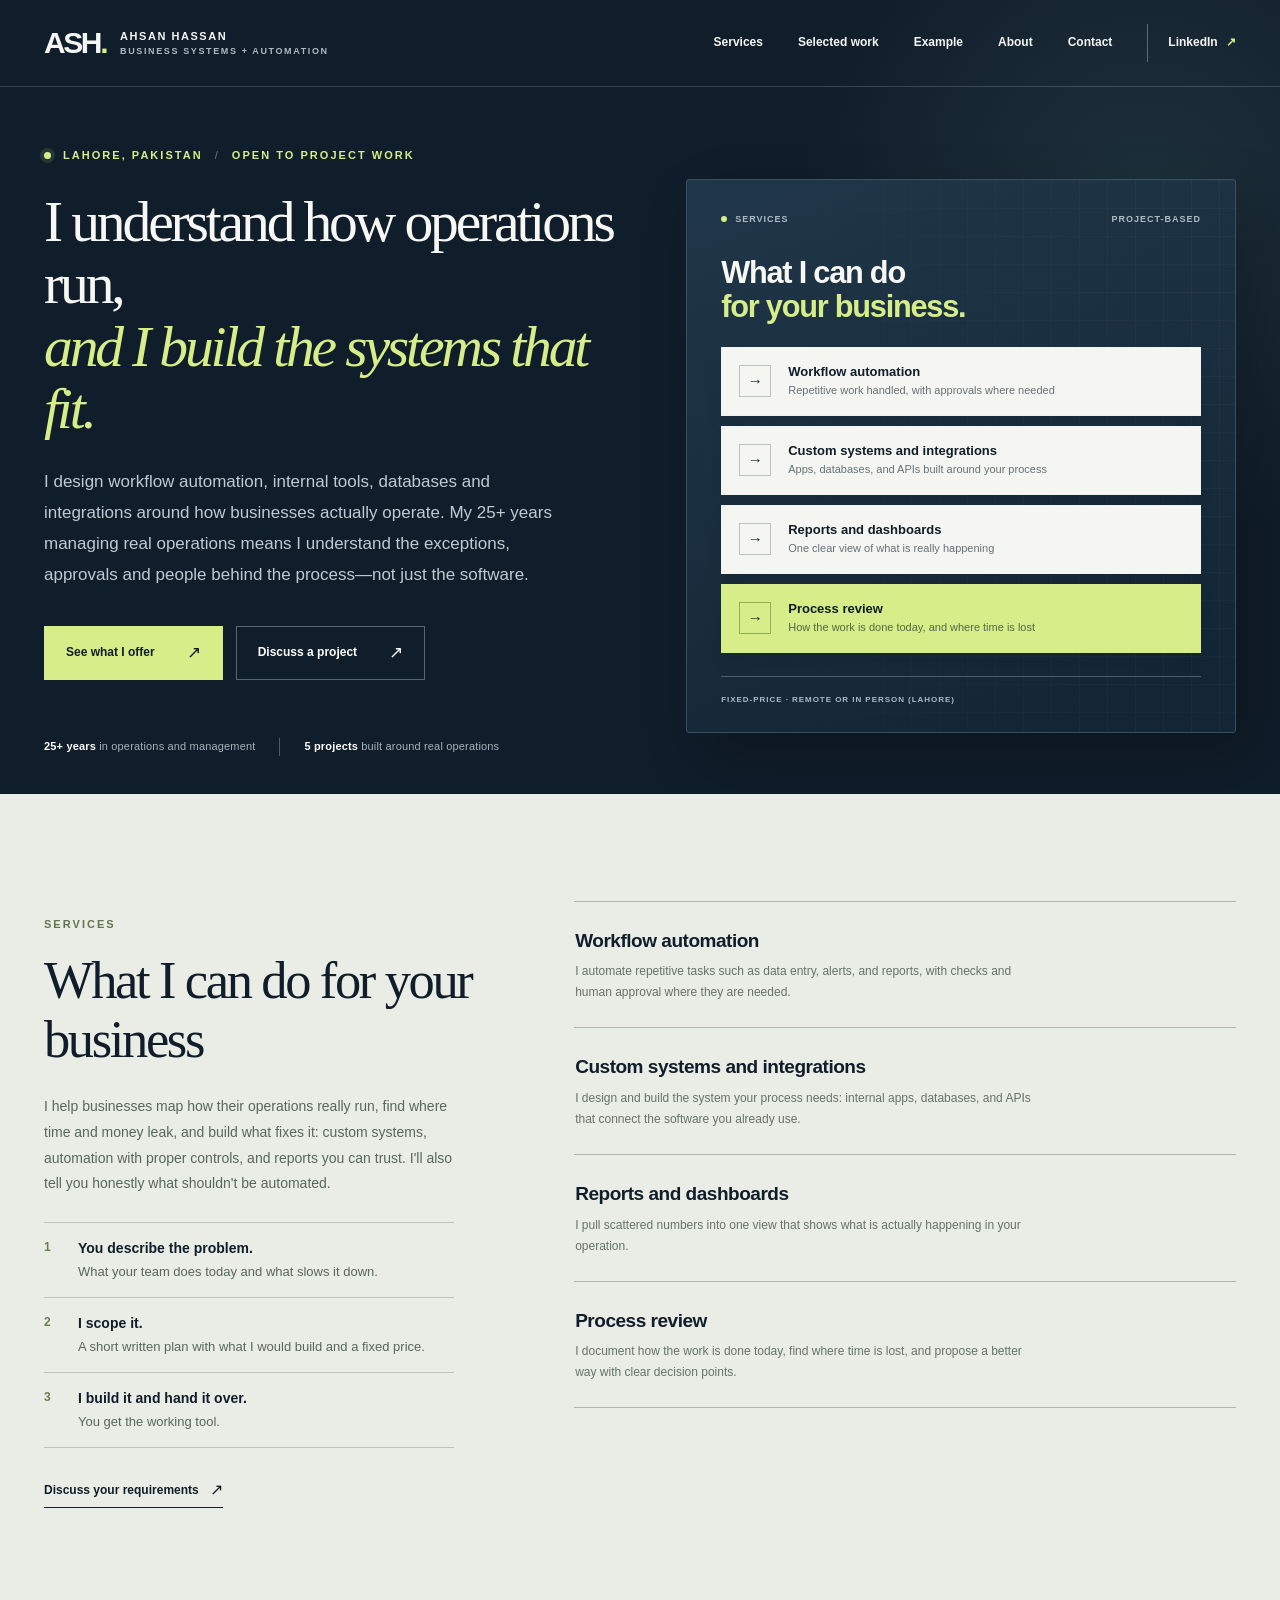
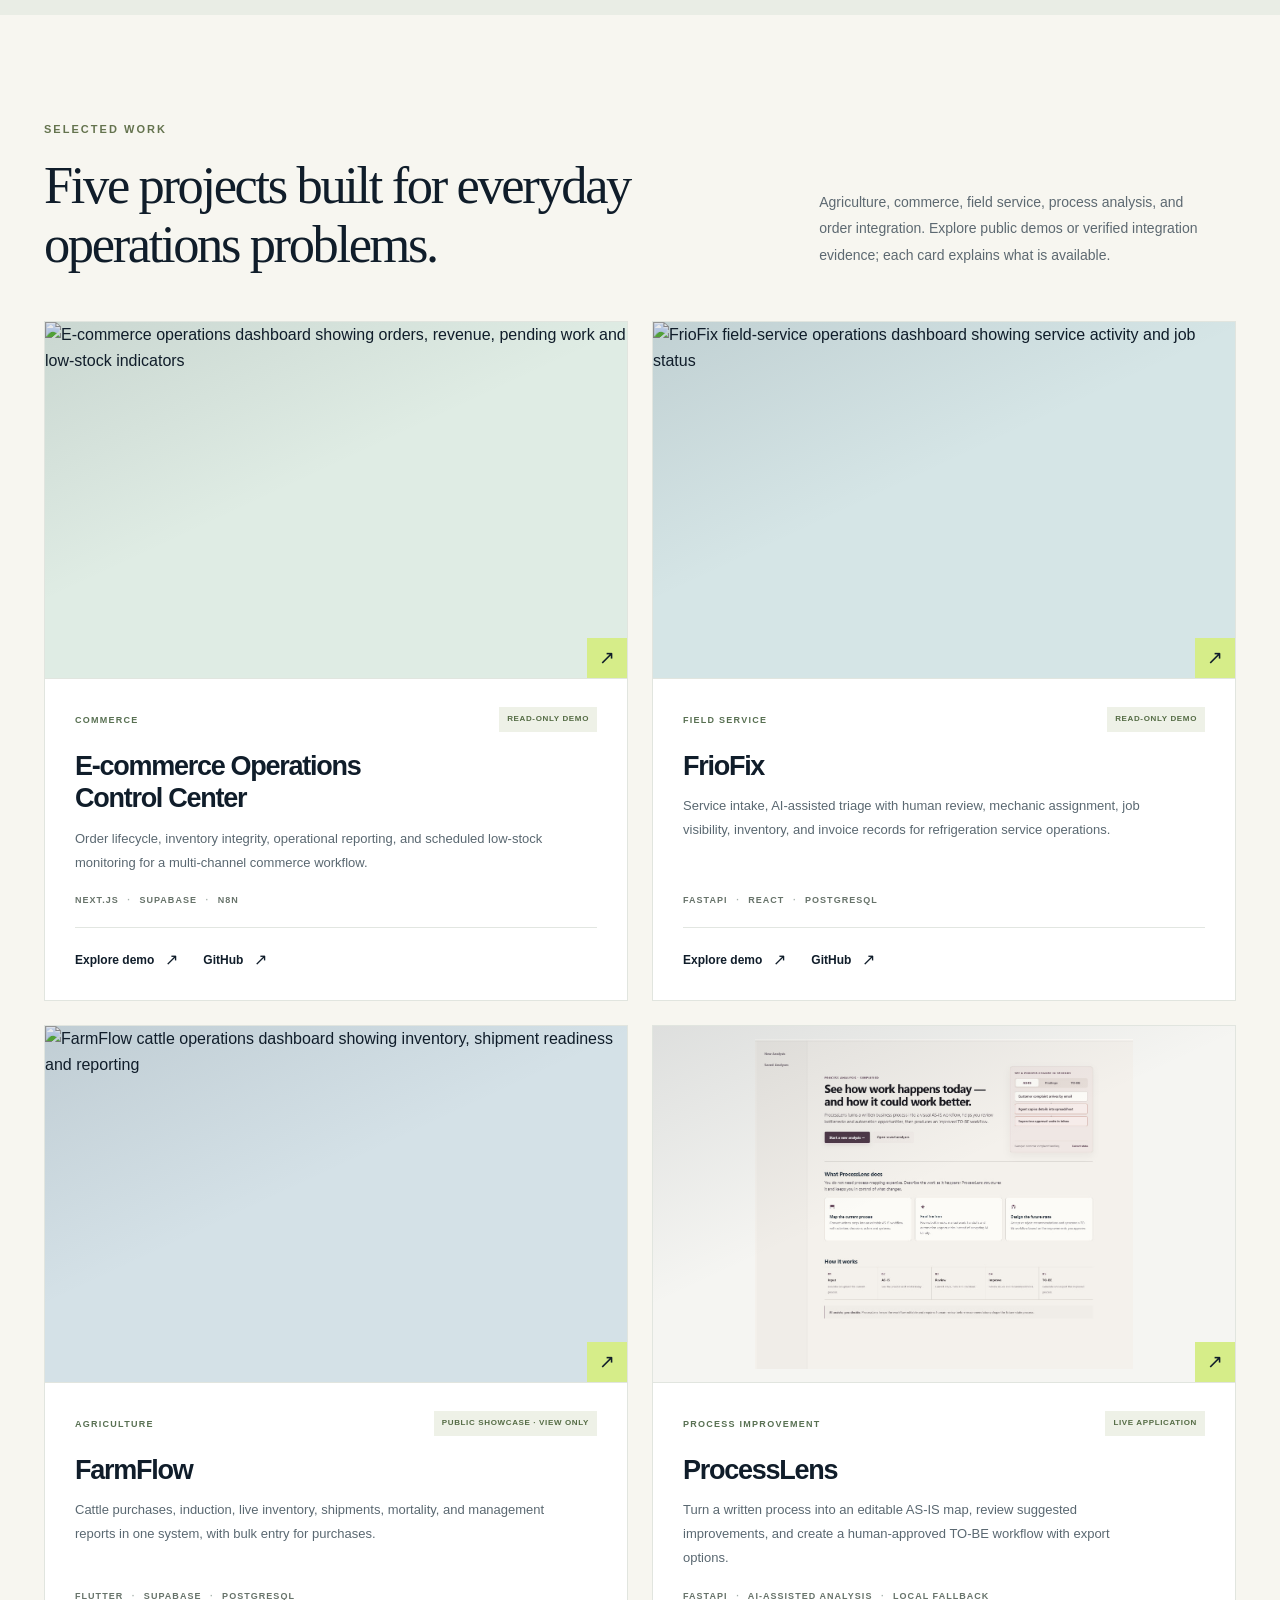
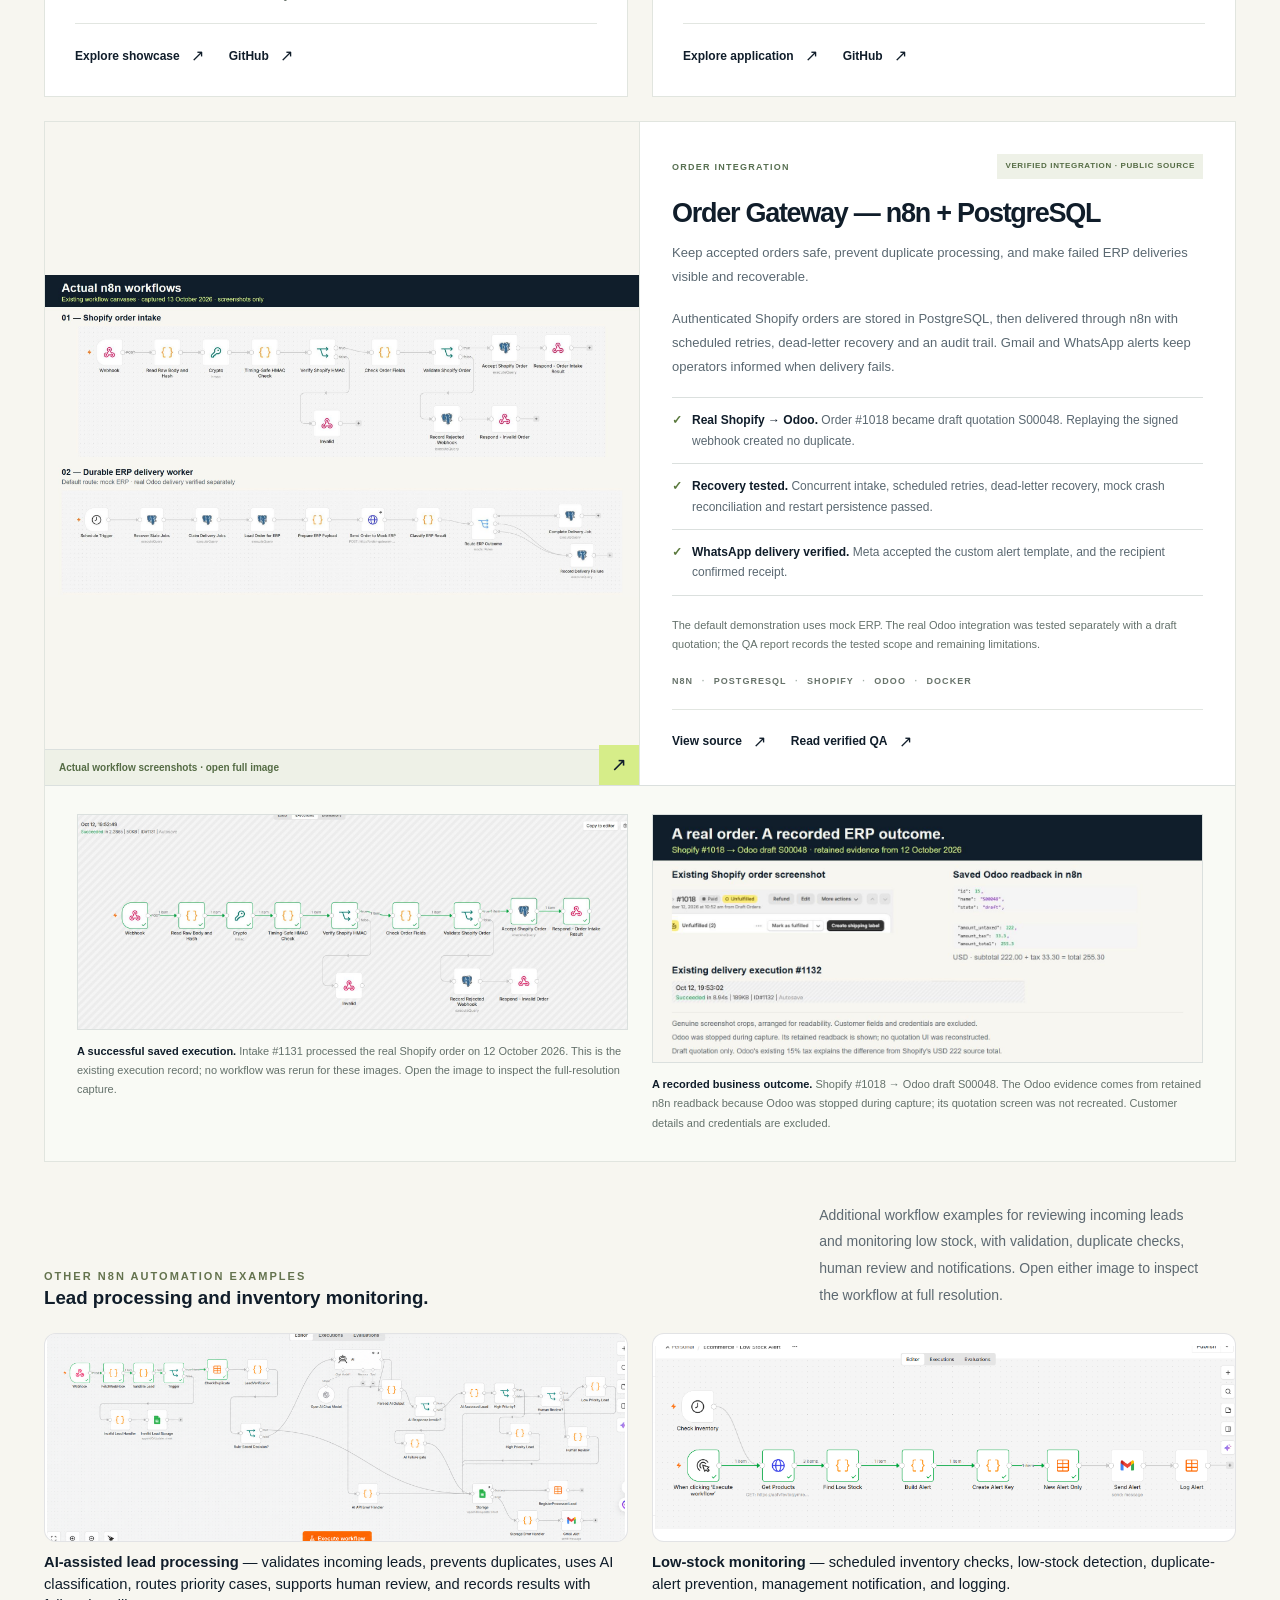
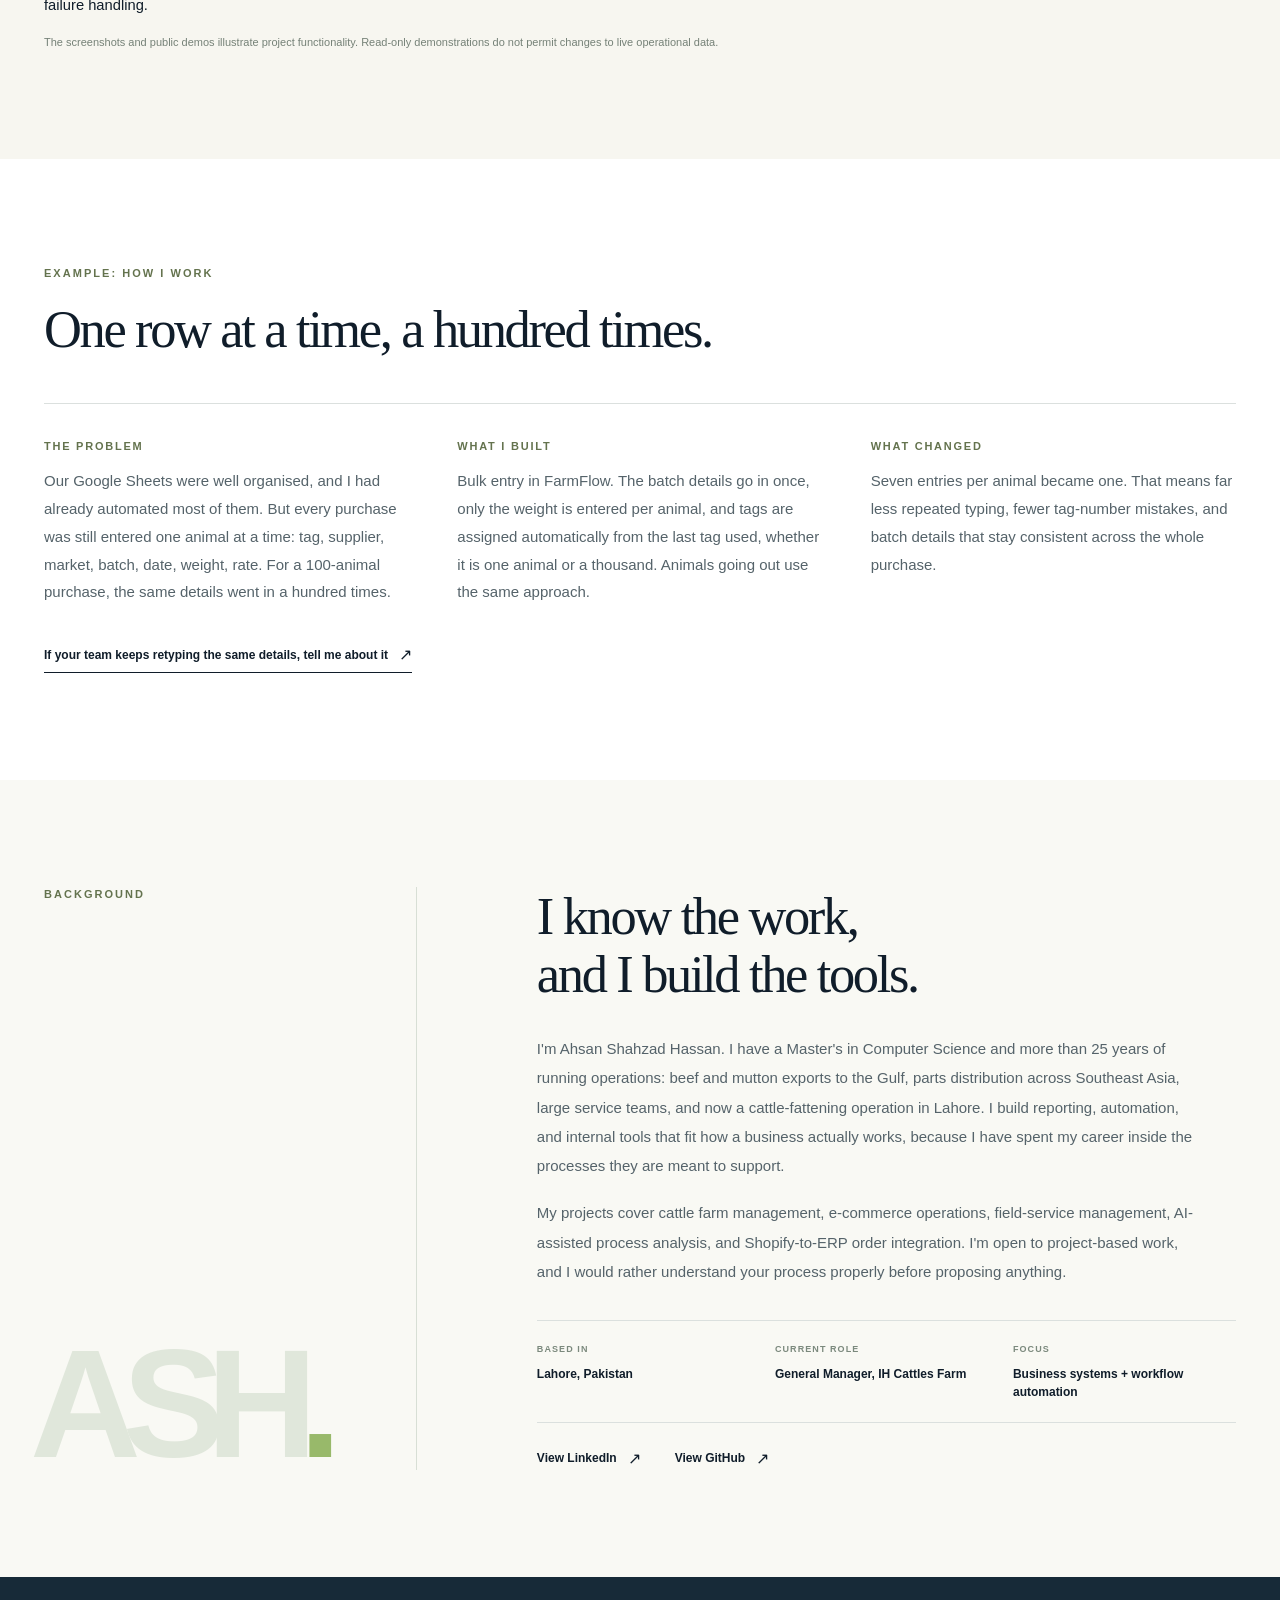
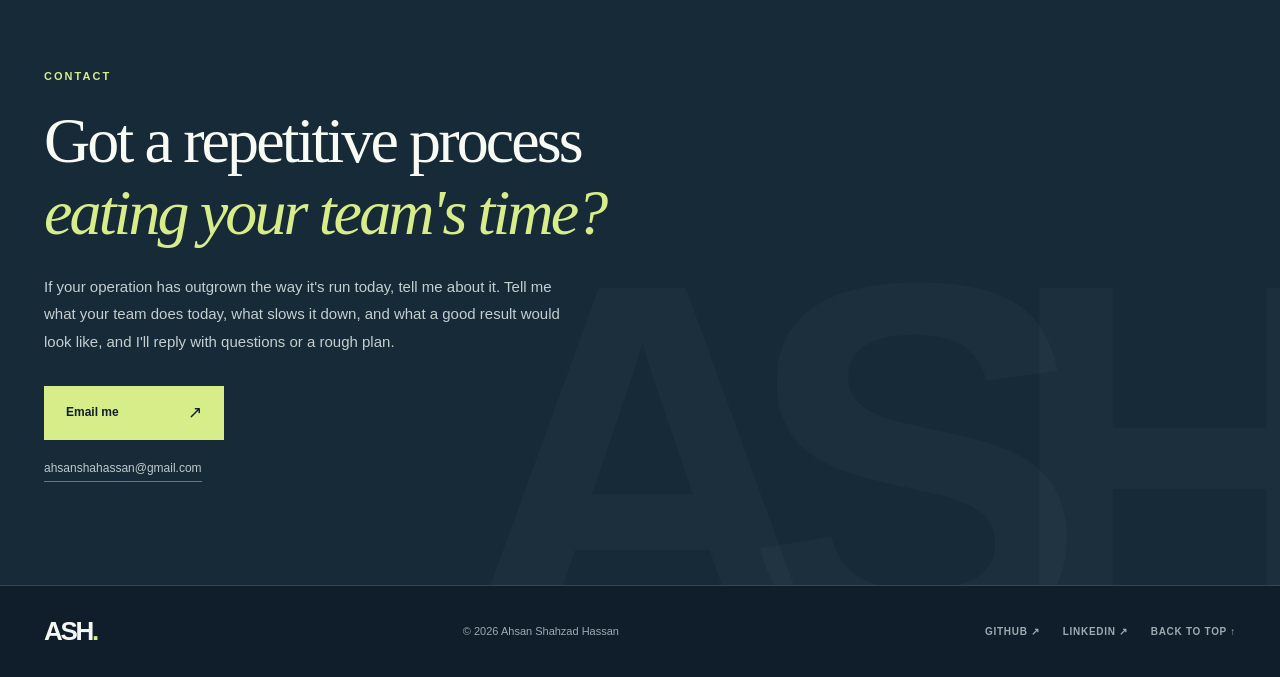
==== index.html @ 076ea419 "Simplify n8n gallery and align remaining examples" ====
<!doctype html>
<html lang="en">
<head>
  <meta charset="utf-8">
  <meta name="viewport" content="width=device-width, initial-scale=1">
  <meta name="theme-color" content="#101d2a">
  <meta name="description" content="Ahsan Shahzad Hassan: Business systems builder creating workflow automation, internal tools, databases, APIs and operational software.">
  <meta property="og:type" content="website">
  <meta property="og:title" content="Ahsan Shahzad Hassan | Business Systems & Workflow Automation">
  <meta property="og:description" content="Workflow automation, internal tools and business systems built around real operating processes. Explore public demonstrations and verified integration evidence.">
  <title>Ahsan Shahzad Hassan | Business Systems & Workflow Automation</title>
  <link rel="icon" type="image/svg+xml" href="assets/favicon.svg">
  <link rel="stylesheet" href="styles.css">
  <script src="script.js" defer></script>
<meta property="og:image" content="https://ahsan-portfolio-lake.vercel.app/assets/og-image.png">
    <meta property="og:image:width" content="1200">
    <meta property="og:image:height" content="630">
    <meta name="twitter:card" content="summary_large_image">
    <meta name="twitter:image" content="https://ahsan-portfolio-lake.vercel.app/assets/og-image.png">
  </head>
<body>
  <a class="skip-link" href="#main">Skip to content</a>
  <header class="site-header" id="top">
    <div class="container header-content">
      <a class="brand" href="#top" aria-label="Ahsan Shahzad Hassan, home"><span class="brand-mark">ASH<span class="brand-period">.</span></span><span class="brand-label">AHSAN HASSAN <small>BUSINESS SYSTEMS + AUTOMATION</small></span></a>
      <button class="menu-toggle" type="button" aria-expanded="false" aria-controls="primary-navigation" aria-label="Open navigation"><span></span><span></span><span></span></button>
      <nav id="primary-navigation" class="nav" aria-label="Primary navigation">
        <a href="#services">Services</a><a href="#work">Selected work</a><a href="#case-study">Example</a><a href="#about">About</a><a href="#contact">Contact</a>
        <a class="nav-linkedin" href="https://www.linkedin.com/in/ahsan-shahzad-hassan/" target="_blank" rel="noopener noreferrer" aria-label="LinkedIn profile, opens in new tab">LinkedIn <span aria-hidden="true">↗</span></a>
      </nav>
    </div>
  </header>

  <main id="main">
    <section class="hero" aria-labelledby="hero-title">
      <div class="hero-grid container">
        <div class="hero-copy">
          <p class="eyebrow"><span class="status-dot" aria-hidden="true"></span> LAHORE, PAKISTAN <span class="eyebrow-slash">/</span> OPEN TO PROJECT WORK</p>
          <h1 id="hero-title">I understand how operations run,<br><em>and I build the systems that fit.</em></h1>
          <p class="hero-lead">I design workflow automation, internal tools, databases and integrations around how businesses actually operate. My 25+ years managing real operations means I understand the exceptions, approvals and people behind the process—not just the software.</p>
          <div class="hero-actions"><a class="button button-primary" href="#services">See what I offer <span aria-hidden="true">↗</span></a><a class="button button-outline" href="#contact">Discuss a project <span aria-hidden="true">↗</span></a></div>
          <div class="hero-notes"><span><strong>25+ years</strong> in operations and management</span><span class="hero-notes-divider" aria-hidden="true"></span><span><strong>5 projects</strong> built around real operations</span></div>
        </div>
        <div class="hero-visual" aria-label="Services offered">
          <div class="visual-topline"><span><span class="visual-pulse"></span> SERVICES</span><span>PROJECT-BASED</span></div>
          <div class="visual-heading">What I can do <br><span>for your business.</span></div>
          <div class="process-card"><span class="process-icon">→</span><div><strong>Workflow automation</strong><small>Repetitive work handled, with approvals where needed</small></div></div>
          <div class="process-card"><span class="process-icon">→</span><div><strong>Custom systems and integrations</strong><small>Apps, databases, and APIs built around your process</small></div></div>
          <div class="process-card"><span class="process-icon">→</span><div><strong>Reports and dashboards</strong><small>One clear view of what is really happening</small></div></div>
          <div class="process-card result-card"><span class="process-icon">→</span><div><strong>Process review</strong><small>How the work is done today, and where time is lost</small></div></div>
          <div class="visual-footer"><span>FIXED-PRICE · REMOTE OR IN PERSON (LAHORE)</span></div>
        </div>
      </div>
    </section>

    <section class="section services-section" id="services" aria-labelledby="services-title">
      <div class="container services-layout"><div class="services-header"><p class="section-kicker">SERVICES</p><h2 id="services-title">What I can do for your business</h2><p>I help businesses map how their operations really run, find where time and money leak, and build what fixes it: custom systems, automation with proper controls, and reports you can trust. I'll also tell you honestly what shouldn't be automated.</p>
        <ol class="steps"><li><strong>You describe the problem.</strong> What your team does today and what slows it down.</li><li><strong>I scope it.</strong> A short written plan with what I would build and a fixed price.</li><li><strong>I build it and hand it over.</strong> You get the working tool.</li></ol>
        <a class="text-link" href="mailto:ahsanshahassan@gmail.com?subject=Project%20inquiry%20%E2%80%94%20Ahsan%20Hassan">Discuss your requirements <span aria-hidden="true">↗</span></a></div><div class="service-list">
        <div class="service-item"><div><h3>Workflow automation</h3><p>I automate repetitive tasks such as data entry, alerts, and reports, with checks and human approval where they are needed.</p></div></div>
        <div class="service-item"><div><h3>Custom systems and integrations</h3><p>I design and build the system your process needs: internal apps, databases, and APIs that connect the software you already use.</p></div></div>
        <div class="service-item"><div><h3>Reports and dashboards</h3><p>I pull scattered numbers into one view that shows what is actually happening in your operation.</p></div></div>
        <div class="service-item"><div><h3>Process review</h3><p>I document how the work is done today, find where time is lost, and propose a better way with clear decision points.</p></div></div>
      </div></div>
    </section>
    <section class="section work-section" id="work" aria-labelledby="work-title">
      <div class="container">
        <div class="section-heading"><div><p class="section-kicker">SELECTED WORK</p><h2 id="work-title">Five projects built for everyday operations problems.</h2></div><p class="section-intro">Agriculture, commerce, field service, process analysis, and order integration. Explore public demos or verified integration evidence; each card explains what is available.</p></div>
        <div class="project-grid">
          <article class="project-card project-featured">
            <a class="project-image ecomm-image" href="https://ecommerce-ops-control-center.vercel.app/" target="_blank" rel="noopener noreferrer" aria-label="Open E-commerce Operations Control Center demo in new tab"><img src="assets/ecommerce-dashboard.png" onerror="this.onerror=null;this.src='https://raw.githubusercontent.com/mediads786/ecommerce-ops-control-center/main/public/screenshots/dashboard.png'" alt="E-commerce operations dashboard showing orders, revenue, pending work and low-stock indicators" loading="lazy"><span class="image-corner" aria-hidden="true">↗</span></a>
            <div class="project-content"><div class="project-meta"><span>COMMERCE</span><span class="project-tag">READ-ONLY DEMO</span></div><h3>E-commerce Operations<br>Control Center</h3><p>Order lifecycle, inventory integrity, operational reporting, and scheduled low-stock monitoring for a multi-channel commerce workflow.</p><div class="project-stack">NEXT.JS <span>·</span> SUPABASE <span>·</span> N8N</div><div class="project-links"><a href="https://ecommerce-ops-control-center.vercel.app/" target="_blank" rel="noopener noreferrer">Explore demo <span aria-hidden="true">↗</span></a><a href="https://github.com/mediads786/ecommerce-ops-control-center" target="_blank" rel="noopener noreferrer">GitHub <span aria-hidden="true">↗</span></a></div></div>
          </article>
          <article class="project-card">
            <a class="project-image friofix-image" href="https://service-triage-copilot.vercel.app/" target="_blank" rel="noopener noreferrer" aria-label="Open FrioFix demo in new tab"><img src="assets/friofix-dashboard.png" onerror="this.onerror=null;this.src='https://raw.githubusercontent.com/mediads786/service-triage-copilot/main/docs/images/dashboard.png'" alt="FrioFix field-service operations dashboard showing service activity and job status" loading="lazy"><span class="image-corner" aria-hidden="true">↗</span></a>
            <div class="project-content"><div class="project-meta"><span>FIELD SERVICE</span><span class="project-tag">READ-ONLY DEMO</span></div><h3>FrioFix</h3><p>Service intake, AI-assisted triage with human review, mechanic assignment, job visibility, inventory, and invoice records for refrigeration service operations.</p><div class="project-stack">FASTAPI <span>·</span> REACT <span>·</span> POSTGRESQL</div><div class="project-links"><a href="https://service-triage-copilot.vercel.app/" target="_blank" rel="noopener noreferrer">Explore demo <span aria-hidden="true">↗</span></a><a href="https://github.com/mediads786/service-triage-copilot" target="_blank" rel="noopener noreferrer">GitHub <span aria-hidden="true">↗</span></a></div></div>
          </article>
          <article class="project-card">
            <a class="project-image farmflow-image" href="https://farm-flow-wheat.vercel.app/" target="_blank" rel="noopener noreferrer" aria-label="Open FarmFlow public showcase in new tab"><img src="assets/farmflow-dashboard.png" onerror="this.onerror=null;this.src='https://raw.githubusercontent.com/mediads786/FarmFlow/main/docs/screenshots/dashboard.png'" alt="FarmFlow cattle operations dashboard showing inventory, shipment readiness and reporting" loading="lazy"><span class="image-corner" aria-hidden="true">↗</span></a>
            <div class="project-content"><div class="project-meta"><span>AGRICULTURE</span><span class="project-tag">PUBLIC SHOWCASE · VIEW ONLY</span></div><h3>FarmFlow</h3><p>Cattle purchases, induction, live inventory, shipments, mortality, and management reports in one system, with bulk entry for purchases.</p><div class="project-stack">FLUTTER <span>·</span> SUPABASE <span>·</span> POSTGRESQL</div><div class="project-links"><a href="https://farm-flow-wheat.vercel.app/" target="_blank" rel="noopener noreferrer">Explore showcase <span aria-hidden="true">↗</span></a><a href="https://github.com/mediads786/FarmFlow" target="_blank" rel="noopener noreferrer">GitHub <span aria-hidden="true">↗</span></a></div></div>
          </article>
          <article class="project-card">
            <a class="project-image processlens-image" href="https://processlens-rouge.vercel.app/" target="_blank" rel="noopener noreferrer" aria-label="Open ProcessLens application in new tab"><img src="assets/processlens-overview.jpg" alt="ProcessLens application overview showing the AS-IS, findings and TO-BE workflow stages" loading="lazy"><span class="image-corner" aria-hidden="true">↗</span></a>
            <div class="project-content"><div class="project-meta"><span>PROCESS IMPROVEMENT</span><span class="project-tag">LIVE APPLICATION</span></div><h3>ProcessLens</h3><p>Turn a written process into an editable AS-IS map, review suggested improvements, and create a human-approved TO-BE workflow with export options.</p><div class="project-stack">FASTAPI <span>·</span> AI-ASSISTED ANALYSIS <span>·</span> LOCAL FALLBACK</div><div class="project-links"><a href="https://processlens-rouge.vercel.app/" target="_blank" rel="noopener noreferrer">Explore application <span aria-hidden="true">↗</span></a><a href="https://github.com/mediads786/processlens" target="_blank" rel="noopener noreferrer">GitHub <span aria-hidden="true">↗</span></a></div></div>
          </article>
          <article class="project-card order-gateway-card" id="order-gateway-n8n" aria-labelledby="order-gateway-title">
            <a class="project-image order-gateway-image" href="assets/order-gateway-n8n-workflows.jpg" target="_blank" rel="noopener noreferrer" aria-label="Open genuine Order Gateway n8n workflow screenshots at full resolution in a new tab"><img src="assets/order-gateway-n8n-workflows.jpg" alt="Genuine screenshots of the existing Shopify order-intake and ERP delivery workflows in n8n. The delivery worker uses mock ERP by default." loading="lazy" width="2140" height="1160"><span class="evidence-image-caption">Actual workflow screenshots · open full image</span><span class="image-corner" aria-hidden="true">↗</span></a>
            <div class="project-content">
              <div class="project-meta"><span>ORDER INTEGRATION</span><span class="project-tag">VERIFIED INTEGRATION · PUBLIC SOURCE</span></div>
              <h3 id="order-gateway-title">Order Gateway — n8n + PostgreSQL</h3>
              <p>Keep accepted orders safe, prevent duplicate processing, and make failed ERP deliveries visible and recoverable.</p>
              <p>Authenticated Shopify orders are stored in PostgreSQL, then delivered through n8n with scheduled retries, dead-letter recovery and an audit trail. Gmail and WhatsApp alerts keep operators informed when delivery fails.</p>
              <ul class="project-evidence" aria-label="Verified integration evidence">
                <li><strong>Real Shopify → Odoo.</strong> Order #1018 became draft quotation S00048. Replaying the signed webhook created no duplicate.</li>
                <li><strong>Recovery tested.</strong> Concurrent intake, scheduled retries, dead-letter recovery, mock crash reconciliation and restart persistence passed.</li>
                <li><strong>WhatsApp delivery verified.</strong> Meta accepted the custom alert template, and the recipient confirmed receipt.</li>
              </ul>
              <p class="project-scope">The default demonstration uses mock ERP. The real Odoo integration was tested separately with a draft quotation; the QA report records the tested scope and remaining limitations.</p>
              <div class="project-stack">N8N <span>·</span> POSTGRESQL <span>·</span> SHOPIFY <span>·</span> ODOO <span>·</span> DOCKER</div>
              <div class="project-links"><a href="https://github.com/mediads786/order-gateway-n8n" target="_blank" rel="noopener noreferrer">View source <span aria-hidden="true">↗</span></a><a href="https://github.com/mediads786/order-gateway-n8n/blob/main/docs/QA-TEST-REPORT.md" target="_blank" rel="noopener noreferrer">Read verified QA <span aria-hidden="true">↗</span></a></div>
            </div>
            <div class="order-gateway-evidence" aria-label="Genuine retained project evidence">
              <figure>
                <a class="evidence-link" href="assets/order-gateway-n8n-execution-1131.jpg" target="_blank" rel="noopener noreferrer" aria-label="Open genuine successful intake execution 1131 at full resolution in a new tab"><img src="assets/order-gateway-n8n-execution-1131.jpg" width="1850" height="720" alt="Actual saved n8n execution 1131, succeeded in 2.286 seconds, with the authenticated Shopify intake path highlighted green." loading="lazy"></a>
                <figcaption><strong>A successful saved execution.</strong> Intake #1131 processed the real Shopify order on 12 October 2026. This is the existing execution record; no workflow was rerun for these images. Open the image to inspect the full-resolution capture.</figcaption>
              </figure>
              <figure>
                <a class="evidence-link" href="assets/order-gateway-n8n-outcome.jpg" target="_blank" rel="noopener noreferrer" aria-label="Open genuine Shopify and saved Odoo outcome evidence at full resolution in a new tab"><img src="assets/order-gateway-n8n-outcome.jpg" width="1400" height="630" alt="Existing Shopify order 1018 screenshot paired with genuine Odoo readback crops from successful n8n execution 1132, showing draft quotation S00048 and its amounts." loading="lazy"></a>
                <figcaption><strong>A recorded business outcome.</strong> Shopify #1018 → Odoo draft S00048. The Odoo evidence comes from retained n8n readback because Odoo was stopped during capture; its quotation screen was not recreated. Customer details and credentials are excluded.</figcaption>
              </figure>
            </div>
          </article>
        </div>

        <div class="automation-proof" style="margin-top:2.5rem;">
          <div class="section-heading" style="margin-bottom:1.25rem;">
            <div>
              <p class="section-kicker">OTHER N8N AUTOMATION EXAMPLES</p>
              <h3 style="margin:0;">Lead processing and inventory monitoring.</h3>
            </div>
            <p class="section-intro">Additional workflow examples for reviewing incoming leads and monitoring low stock, with validation, duplicate checks, human review and notifications. Open either image to inspect the workflow at full resolution.</p>
          </div>

          <div class="automation-gallery">
            <figure style="margin:0;">
              <a class="automation-image" href="assets/n8n-ai-lead-processing-clean.png" target="_blank" rel="noopener noreferrer" aria-label="Open AI-assisted lead processing workflow at full resolution in a new tab">
                <img src="assets/n8n-ai-lead-processing-clean.png" alt="n8n AI-assisted lead processing workflow with validation, duplicate checking, AI assessment, priority routing, human review, storage and notifications" loading="lazy">
              </a>
              <figcaption style="margin-top:.65rem;font-size:.92rem;line-height:1.45;"><strong>AI-assisted lead processing</strong> — validates incoming leads, prevents duplicates, uses AI classification, routes priority cases, supports human review, and records results with failure handling.</figcaption>
            </figure>

            <figure style="margin:0;">
              <a class="automation-image" href="assets/n8n-low-stock-alert-clean.png" target="_blank" rel="noopener noreferrer" aria-label="Open low-stock monitoring workflow at full resolution in a new tab">
                <img src="assets/n8n-low-stock-alert-clean.png" alt="n8n ecommerce low-stock monitoring workflow with duplicate alert prevention, email notification and logging" loading="lazy">
              </a>
              <figcaption style="margin-top:.65rem;font-size:.92rem;line-height:1.45;"><strong>Low-stock monitoring</strong> — scheduled inventory checks, low-stock detection, duplicate-alert prevention, management notification, and logging.</figcaption>
            </figure>
          </div>
        </div>

        <p class="project-footnote">The screenshots and public demos illustrate project functionality. Read-only demonstrations do not permit changes to live operational data.</p>
      </div>
    </section>

    <section class="section case-section" id="case-study" aria-labelledby="case-title">
      <div class="container">
        <p class="section-kicker">EXAMPLE: HOW I WORK</p>
        <h2 id="case-title">One row at a time, a hundred times.</h2>
        <div class="case-grid">
          <div><h3>The problem</h3><p>Our Google Sheets were well organised, and I had already automated most of them. But every purchase was still entered one animal at a time: tag, supplier, market, batch, date, weight, rate. For a 100-animal purchase, the same details went in a hundred times.</p></div>
          <div><h3>What I built</h3><p>Bulk entry in FarmFlow. The batch details go in once, only the weight is entered per animal, and tags are assigned automatically from the last tag used, whether it is one animal or a thousand. Animals going out use the same approach.</p></div>
          <div><h3>What changed</h3><p>Seven entries per animal became one. That means far less repeated typing, fewer tag-number mistakes, and batch details that stay consistent across the whole purchase.</p></div>
        </div>
        <a class="text-link case-link" href="mailto:ahsanshahassan@gmail.com?subject=Project%20inquiry%20%E2%80%94%20Ahsan%20Hassan">If your team keeps retyping the same details, tell me about it <span aria-hidden="true">↗</span></a>
      </div>
    </section>

    <section class="section about-section" id="about" aria-labelledby="about-title"><div class="container about-grid"><div class="about-aside"><p class="section-kicker">BACKGROUND</p><img class="about-photo" src="assets/ahsan.jpg" alt="Ahsan Shahzad Hassan" width="300" height="360" onerror="this.remove()"><span class="about-monogram" aria-hidden="true">ASH<span>.</span></span></div><div class="about-copy"><h2 id="about-title">I know the work,<br>and I build the tools.</h2><p>I'm Ahsan Shahzad Hassan. I have a Master's in Computer Science and more than 25 years of running operations: beef and mutton exports to the Gulf, parts distribution across Southeast Asia, large service teams, and now a cattle-fattening operation in Lahore. I build reporting, automation, and internal tools that fit how a business actually works, because I have spent my career inside the processes they are meant to support.</p><p>My projects cover cattle farm management, e-commerce operations, field-service management, AI-assisted process analysis, and Shopify-to-ERP order integration. I'm open to project-based work, and I would rather understand your process properly before proposing anything.</p><div class="about-facts"><div><span>BASED IN</span><strong>Lahore, Pakistan</strong></div><div><span>CURRENT ROLE</span><strong>General Manager, IH Cattles Farm</strong></div><div><span>FOCUS</span><strong>Business systems + workflow automation</strong></div></div><div class="about-links"><a class="text-link" href="https://www.linkedin.com/in/ahsan-shahzad-hassan/" target="_blank" rel="noopener noreferrer">View LinkedIn <span aria-hidden="true">↗</span></a><a class="text-link" href="https://github.com/mediads786" target="_blank" rel="noopener noreferrer">View GitHub <span aria-hidden="true">↗</span></a></div></div></div></section>

    <section class="contact-section" id="contact" aria-labelledby="contact-title"><div class="container contact-inner"><p class="section-kicker">CONTACT</p><h2 id="contact-title">Got a repetitive process<br><em>eating your team's time?</em></h2><p>If your operation has outgrown the way it's run today, tell me about it. Tell me what your team does today, what slows it down, and what a good result would look like, and I'll reply with questions or a rough plan.</p><a class="button button-contact" href="mailto:ahsanshahassan@gmail.com?subject=Project%20inquiry%20%E2%80%94%20Ahsan%20Hassan">Email me <span aria-hidden="true">↗</span></a><a class="contact-email" href="mailto:ahsanshahassan@gmail.com">ahsanshahassan@gmail.com</a></div></section>
  </main>
  <footer class="site-footer"><div class="container footer-content"><a class="footer-brand" href="#top">ASH<span>.</span></a><span>© <span id="year">2026</span> Ahsan Shahzad Hassan</span><div><a href="https://github.com/mediads786" target="_blank" rel="noopener noreferrer">GITHUB ↗</a><a href="https://www.linkedin.com/in/ahsan-shahzad-hassan/" target="_blank" rel="noopener noreferrer">LINKEDIN ↗</a><a href="#top">BACK TO TOP ↑</a></div></div></footer>
</body>
</html>
---- styles.css ----
:root{--ink:#101d2a;--ink2:#172a38;--paper:#f7f6f0;--white:#fff;--muted:#5d6971;--line:#dbe0de;--lime:#d6ed89;--accent:#b7d86c;--cream:#ecece1;--container:1192px;--ease:cubic-bezier(.22,1,.36,1)}
*{box-sizing:border-box}html{scroll-behavior:smooth;scroll-padding-top:85px}body{margin:0;background:var(--paper);color:var(--ink);font-family:Inter,ui-sans-serif,-apple-system,BlinkMacSystemFont,"Segoe UI",Arial,sans-serif;font-size:16px;line-height:1.6;-webkit-font-smoothing:antialiased}a{color:inherit;text-decoration:none}button{font:inherit}img{max-width:100%;display:block}.container{width:min(calc(100% - 72px),var(--container));margin-inline:auto}a:focus-visible,button:focus-visible{outline:3px solid #8cae3e;outline-offset:5px}.skip-link{position:fixed;top:-100px;left:15px;background:var(--lime);color:var(--ink);padding:12px 20px;z-index:999}.skip-link:focus{top:12px}
.site-header{position:absolute;inset:0 0 auto;z-index:50;border-bottom:1px solid rgba(255,255,255,.17);color:#f5f7f3}.header-content{display:flex;align-items:center;justify-content:space-between;min-height:86px;gap:30px}.brand{display:inline-flex;align-items:center;gap:14px;flex-shrink:0}.brand-mark{font-weight:850;font-size:30px;letter-spacing:-.08em;line-height:1}.brand-period{color:var(--lime)}.brand-label{font-size:11px;font-weight:750;letter-spacing:.14em;line-height:1.3}.brand-label small{display:block;font-weight:550;font-size:9px;color:#afbbc1;letter-spacing:.18em;margin-top:3px}.nav{display:flex;align-items:center;gap:35px;font-size:12px;font-weight:650}.nav a{transition:color .2s}.nav a:hover{color:var(--lime)}.nav-linkedin{padding:9px 0 9px 20px;border-left:1px solid rgba(255,255,255,.3)}.nav-linkedin span{color:var(--lime);margin-left:5px}.menu-toggle{display:none}
.hero{background:var(--ink);color:#f7f8f3;position:relative;overflow:hidden;padding:148px 0 30px}.hero:before{content:"";position:absolute;width:770px;height:770px;background:radial-gradient(circle,rgba(90,130,133,.19),transparent 65%);top:-190px;right:-250px;pointer-events:none}.hero-grid{display:grid;grid-template-columns:1.02fr .98fr;gap:70px;align-items:center;min-height:575px}.hero-copy{position:relative;padding-bottom:8px}.eyebrow,.section-kicker{margin:0;font-size:11px;line-height:1.3;font-weight:780;letter-spacing:.185em}.eyebrow{color:var(--lime);display:flex;align-items:center;gap:12px}.status-dot{width:7px;height:7px;border-radius:50%;background:var(--lime);box-shadow:0 0 0 4px rgba(214,237,137,.12)}.eyebrow-slash{color:#697d88;font-weight:400}.hero h1{font-family:Georgia,"Times New Roman",serif;font-weight:400;font-size:clamp(42px,4.5vw,68px);line-height:1.08;letter-spacing:-.055em;margin:29px 0 27px;max-width:720px}.hero h1 em,.section h2 em,.contact-section h2 em{font-style:italic;color:var(--lime);font-weight:400}.hero-lead{color:#bfcbce;font-size:17px;line-height:1.82;max-width:522px;margin:0}.hero-actions{display:flex;gap:13px;flex-wrap:wrap;margin-top:35px}.button{display:inline-flex;align-items:center;justify-content:space-between;gap:32px;padding:15px 21px;min-height:53px;font-size:12px;line-height:1.3;font-weight:780;border:1px solid transparent;transition:transform .2s var(--ease),background .2s,color .2s}.button:hover{transform:translateY(-3px)}.button span{font-size:17px;font-weight:500}.button-primary{background:var(--lime);color:var(--ink)}.button-primary:hover{background:#ecffa8}.button-outline{border-color:rgba(255,255,255,.32);color:#fff}.button-outline:hover{border-color:var(--lime);background:rgba(255,255,255,.05)}.hero-notes{display:flex;align-items:center;gap:24px;margin-top:58px;color:#a6b5bb;font-size:11px;line-height:1.4;letter-spacing:.015em}.hero-notes strong{font-weight:800;color:#fff}.hero-notes-divider{height:18px;border-left:1px solid #4a5b65}.hero-bottom{border-top:1px solid rgba(255,255,255,.16);display:flex;justify-content:space-between;align-items:center;padding-top:23px;font-size:9px;font-weight:750;letter-spacing:.18em;color:#90a3aa}.hero-bottom span:last-child{font-size:20px;font-weight:400;line-height:1}
.hero-visual{position:relative;isolation:isolate;padding:32px 34px 25px;min-height:0;background:linear-gradient(160deg,#203749 0%,#132635 90%);border:1px solid #395061;box-shadow:19px 24px 60px rgba(0,0,0,.24);border-radius:3px;overflow:hidden}.hero-visual:before{content:"";position:absolute;inset:0;z-index:-1;background-image:linear-gradient(rgba(255,255,255,.032) 1px,transparent 1px),linear-gradient(90deg,rgba(255,255,255,.032) 1px,transparent 1px);background-size:28px 28px;mask-image:linear-gradient(90deg,transparent,black)}.visual-topline,.visual-footer{display:flex;justify-content:space-between;align-items:center;font-size:9px;letter-spacing:.11em;color:#aabdc4;font-weight:780}.visual-topline>span:first-child{display:flex;align-items:center;gap:8px}.visual-pulse{display:block;width:6px;height:6px;background:var(--lime);border-radius:50%}.visual-heading{font-size:clamp(23px,2.4vw,35px);font-weight:650;line-height:1.13;letter-spacing:-.04em;margin:29px 0 22px}.visual-heading span{color:var(--lime)}.flow-rail{display:flex;gap:5px;margin:0 0 22px}.flow-rail div{height:3px;background:#47606f;flex:1}.flow-rail .flow-rail-active{background:var(--lime)}.process-card{min-height:69px;display:flex;align-items:center;gap:17px;padding:13px 17px;background:#f5f6f1;color:var(--ink);border:1px solid #eff4f3;box-shadow:0 10px 14px rgba(0,0,0,.08)}.process-icon{width:32px;height:32px;border:1px solid #bbc4c4;display:grid;place-items:center;flex-shrink:0;font-size:10px;font-weight:800}.process-card strong{font-size:13px;display:block;line-height:1.3}.process-card small{font-size:11px;color:#647179;line-height:1.45;display:block;margin-top:3px}.process-symbol{margin-left:auto;font-size:19px;color:#677880}.process-card.result-card{background:var(--lime);border-color:var(--lime)}.result-card .process-icon{border-color:#92af56}.result-card .process-symbol{color:#24321c}.result-card small{color:#536944}.flow-connector{height:20px;display:flex;justify-content:center;align-items:center}.flow-connector span{height:14px;border-left:1px dashed #8cabb4;position:relative}.flow-connector span:after{content:"";position:absolute;bottom:-2px;left:-3px;width:5px;height:5px;transform:rotate(45deg);border-bottom:1px solid #8cabb4;border-right:1px solid #8cabb4}.visual-footer{margin-top:23px;border-top:1px solid #49606d;padding-top:17px;gap:8px;font-size:8px;letter-spacing:.12em}
.section{padding:107px 0}.section-kicker{color:#64734e}.section h2,.contact-section h2{font-family:Georgia,"Times New Roman",serif;font-size:clamp(43px,4.1vw,63px);font-weight:400;letter-spacing:-.045em;line-height:1.12;margin:20px 0 0}.section h2 em{color:#7b9653}.section-heading{display:grid;grid-template-columns:1.1fr .65fr;gap:70px;align-items:end;margin-bottom:48px}.section-heading h2{max-width:680px}.section-intro{max-width:390px;color:var(--muted);font-size:14px;line-height:1.9;margin:0 0 5px}.project-grid{display:grid;grid-template-columns:repeat(2,minmax(0,1fr));gap:24px}.project-card{background:var(--white);border:1px solid #e1e5df;min-width:0;display:flex;flex-direction:column;transition:border-color .25s,transform .25s var(--ease),box-shadow .25s}.project-card:hover{border-color:#9bab9b;transform:translateY(-4px);box-shadow:0 18px 36px rgba(16,29,42,.07)}.project-image{display:block;position:relative;aspect-ratio:1.63;background:#dfe7e7;overflow:hidden;border-bottom:1px solid #e1e5df}.project-image:before{content:"";position:absolute;inset:0;background:linear-gradient(155deg,rgba(16,29,42,.1),rgba(16,29,42,0) 45%);z-index:1;pointer-events:none}.project-image img{width:100%;height:100%;object-fit:cover;object-position:top;transition:transform .7s var(--ease)}.project-card:hover .project-image img{transform:scale(1.035)}.farmflow-image{background:#d4e1e7}.ecomm-image{background:#dfece4}.friofix-image{background:#d5e5e6}.processlens-image{background:#e5e9ef}.processlens-image img{object-fit:contain;padding:13px;background:#f5f5f2}.image-corner{position:absolute;right:0;bottom:0;background:var(--lime);color:var(--ink);z-index:2;width:40px;height:40px;display:grid;place-items:center;font-size:19px}.project-content{padding:28px 30px 29px;display:flex;flex-direction:column;flex:1}.project-meta{display:flex;flex-wrap:wrap;align-items:center;justify-content:space-between;gap:9px;color:#587052;font-size:9px;font-weight:850;letter-spacing:.14em}.project-tag{letter-spacing:.08em;font-size:8px;background:#eef1e7;padding:6px 8px;color:#556c45}.project-content h3{font-size:27px;letter-spacing:-.047em;line-height:1.19;font-weight:690;margin:18px 0 12px}.project-content p{margin:0 0 18px;font-size:13px;line-height:1.85;color:#5a6871;max-width:470px}.project-stack{font-size:9px;font-weight:770;letter-spacing:.115em;color:#67736a;line-height:1.6;margin-top:auto}.project-stack span{padding:0 5px;color:#a3afa9}.project-links{display:flex;gap:25px;flex-wrap:wrap;padding-top:21px;margin-top:20px;border-top:1px solid #e2e6e1}.project-links a,.text-link{font-size:12px;line-height:1.4;font-weight:780;display:inline-flex;gap:11px;align-items:center;transition:gap .2s,color .2s}.project-links a span,.text-link span{font-weight:400;font-size:16px}.project-links a:hover,.text-link:hover{color:#6a8647;gap:15px}.project-footnote{color:#758177;font-size:11px;line-height:1.6;margin:18px 0 0}
.services-section{background:#e9ede5}.services-layout{display:grid;grid-template-columns:.78fr 1.2fr;gap:100px}.services-header{padding-top:16px}.services-header h2{max-width:480px}.services-header>p:not(.section-kicker){max-width:410px;color:#57675d;line-height:1.85;font-size:14px;margin:25px 0 25px}.services-header .text-link{border-bottom:1px solid currentColor;padding-bottom:5px}.service-list{border-top:1px solid #abb8ae}.service-item{display:grid;grid-template-columns:1fr;gap:0;border-bottom:1px solid #abb8ae;padding:26px 1px 24px;align-items:start}.service-number{font-size:11px;font-weight:780;letter-spacing:.06em;color:#68804d;margin-top:4px}.service-item h3{font-size:19px;letter-spacing:-.025em;font-weight:720;line-height:1.4;margin:0 0 7px}.service-item p{color:#64736b;font-size:12px;line-height:1.75;margin:0;max-width:460px}.service-arrow{font-size:20px;font-weight:400;color:#67804c}
.about-section{background:#f9f9f4}.about-grid{display:grid;grid-template-columns:.64fr 1.2fr;gap:120px}.about-aside{position:relative;min-height:390px;border-right:1px solid #d8dfd5;display:flex;flex-direction:column;justify-content:space-between}.about-monogram{font-size:clamp(110px,12vw,180px);font-weight:800;letter-spacing:-.12em;line-height:.85;color:#e0e7db;margin-left:-14px}.about-monogram span{color:#98b96a}.about-aside-label{color:#829084;letter-spacing:.14em;font-size:9px;font-weight:800;margin-bottom:5px}.about-copy h2{margin:0 0 30px}.about-copy>p{font-size:15px;line-height:1.95;color:#55636a;max-width:665px;margin:0 0 18px}.about-facts{display:grid;grid-template-columns:repeat(3,1fr);gap:15px;border-top:1px solid var(--line);border-bottom:1px solid var(--line);padding:21px 0;margin-top:34px}.about-facts span{display:block;font-size:9px;letter-spacing:.12em;font-weight:820;color:#7b897d;margin-bottom:8px}.about-facts strong{font-size:12px;line-height:1.5;font-weight:750;display:block}.about-links{display:flex;gap:34px;margin-top:25px}
.contact-section{background:var(--ink2);color:#f8faf4;padding:92px 0 103px;position:relative;overflow:hidden}.contact-section:after{content:"ASH";position:absolute;font-size:min(40vw,550px);line-height:1;font-weight:800;letter-spacing:-.16em;right:-1%;bottom:-22%;color:rgba(255,255,255,.025);pointer-events:none}.contact-inner{position:relative;z-index:1}.contact-section .section-kicker{color:var(--lime)}.contact-section h2{font-size:clamp(50px,5vw,76px);margin:22px 0 24px}.contact-section h2 em{color:var(--lime)}.contact-inner>p:not(.section-kicker){max-width:520px;color:#c3cfd0;line-height:1.85;font-size:15px;margin:0 0 30px}.button-contact{background:var(--lime);color:var(--ink);min-width:180px}.button-contact:hover{background:#ecffa8}.contact-email{display:block;width:max-content;margin-top:19px;color:#bdc9cb;font-size:12px;border-bottom:1px solid #647780;padding-bottom:3px}.contact-email:hover{color:var(--lime)}.site-footer{background:#101d2a;color:#9aabb1;border-top:1px solid #374752}.footer-content{min-height:91px;display:flex;align-items:center;justify-content:space-between;gap:20px}.footer-brand{font-size:26px;font-weight:850;letter-spacing:-.09em;color:#f5f7f2}.footer-brand span{color:var(--lime)}.footer-content>span{font-size:11px}.footer-content>div{display:flex;align-items:center;gap:23px;font-size:10px;font-weight:800;letter-spacing:.07em}.footer-content>div a:hover{color:var(--lime)}
@media(max-width:1050px){.hero-grid{gap:40px;grid-template-columns:1fr 1fr}.hero h1{font-size:clamp(38px,5vw,54px)}.hero-lead{font-size:15px}.hero-visual{padding:27px 26px;min-height:auto}.services-layout{gap:50px}.about-grid{gap:70px}.nav{gap:21px}.section{padding:84px 0}}@media(max-width:760px){.container{width:min(calc(100% - 40px),var(--container))}.site-header{position:absolute}.header-content{min-height:72px}.brand-mark{font-size:26px}.menu-toggle{display:flex;flex-direction:column;align-items:center;justify-content:center;gap:5px;border:1px solid rgba(255,255,255,.4);background:transparent;width:40px;height:40px;cursor:pointer}.menu-toggle span{height:1px;width:18px;background:#fff;display:block}.nav{display:none;position:absolute;left:0;right:0;top:72px;padding:16px 20px 22px;background:#172b3a;border-bottom:1px solid #49606b;flex-direction:column;align-items:stretch;gap:0;box-shadow:0 16px 22px rgba(0,0,0,.18)}.nav.is-open{display:flex}.nav a{padding:12px 0;font-size:14px}.nav-linkedin{border-left:0;border-top:1px solid #4b5b65;margin-top:7px}.hero{padding-top:132px}.hero-grid{grid-template-columns:1fr;gap:46px}.hero h1{font-size:clamp(38px,8vw,56px)}.hero-lead{max-width:570px}.hero-notes{margin-top:32px}.hero-visual{max-width:560px;width:100%;margin-inline:auto}.hero-bottom{margin-top:45px}.section-heading{grid-template-columns:1fr;gap:22px}.section-intro{max-width:600px}.project-grid{grid-template-columns:1fr}.project-image{aspect-ratio:1.85}.services-layout{grid-template-columns:1fr;gap:35px}.services-header h2{max-width:600px}.about-grid{grid-template-columns:1fr;gap:32px}.about-aside{min-height:0;border-right:0;display:block}.about-monogram,.about-aside-label{display:none}.about-copy h2{font-size:clamp(40px,7.5vw,58px)}.about-facts{gap:10px}.footer-content{flex-wrap:wrap;padding-block:23px}.footer-content>div{width:100%;gap:23px}}@media(max-width:470px){.container{width:calc(100% - 34px)}.hero{padding-top:113px}.brand-label{font-size:9px}.brand-label small{font-size:8px}.hero h1{font-size:clamp(34px,9.5vw,44px);margin:24px 0}.hero-lead{font-size:14px}.hero-actions{gap:10px}.hero-actions .button{width:100%}.hero-notes{align-items:flex-start;gap:13px;font-size:10px}.hero-notes-divider{height:27px}.hero-visual{padding:23px 18px}.visual-heading{margin-top:26px}.visual-footer{font-size:7px}.section{padding:68px 0}.section h2{font-size:clamp(39px,10vw,48px)}.section-heading{margin-bottom:30px}.project-grid{gap:20px}.project-image{aspect-ratio:1.45}.project-content{padding:24px 20px}.project-content h3{font-size:25px}.project-tag{font-size:7px}.project-links{gap:17px}.service-item{grid-template-columns:1fr;gap:0;padding-block:24px}.service-item h3{font-size:17px}.about-facts{grid-template-columns:1fr;gap:17px}.about-facts span{margin-bottom:2px}.about-links{gap:24px}.contact-section{padding:76px 0}.contact-section h2{font-size:clamp(43px,10vw,57px)}.footer-content>div{gap:15px;font-size:9px}}@media(prefers-reduced-motion:reduce){html{scroll-behavior:auto}*,*:before,*:after{animation-duration:.01ms!important;transition-duration:.01ms!important}}

.hero-visual .process-icon{font-size:15px}.hero-visual .process-card small{max-width:330px}
.case-section{background:#fff}.case-grid{display:grid;grid-template-columns:repeat(3,minmax(0,1fr));gap:48px;margin-top:44px;border-top:1px solid var(--line);padding-top:34px}.case-grid h3{font-size:11px;letter-spacing:.16em;text-transform:uppercase;color:#64734e;margin:0 0 12px;font-weight:820}.case-grid p{font-size:15px;line-height:1.85;color:#55636a;margin:0}.case-link{margin-top:38px;border-bottom:1px solid currentColor;padding-bottom:5px}
.steps{margin:0 0 28px;padding:0;list-style:none;counter-reset:s;max-width:410px}.steps li{counter-increment:s;position:relative;padding:14px 0 14px 34px;border-top:1px solid #b9c5bb;font-size:13px;line-height:1.7;color:#57675d}.steps li:last-child{border-bottom:1px solid #b9c5bb}.steps li:before{content:counter(s);position:absolute;left:0;top:14px;font-size:12px;font-weight:800;color:#68804d}.steps strong{display:block;color:var(--ink);font-size:14px}
.about-photo{width:min(100%,300px);aspect-ratio:5/6;object-fit:cover;margin-top:26px}.about-aside:has(.about-photo) .about-monogram{display:none}
@media(max-width:760px){.case-grid{grid-template-columns:1fr;gap:28px}.about-photo{width:min(100%,240px)}}


.hero-visual .process-card{margin-bottom:10px}.hero-visual .process-card.result-card{margin-bottom:0}

.order-gateway-card{grid-column:1/-1;display:grid;grid-template-columns:minmax(0,1fr) minmax(0,1fr)}
.automation-gallery{display:grid;grid-template-columns:repeat(2,minmax(0,1fr));gap:24px}.automation-gallery figure{min-width:0}.automation-image{display:flex;align-items:center;justify-content:center;aspect-ratio:2.8;background:#fff;border:1px solid rgba(16,29,42,.12);border-radius:12px;overflow:hidden}.automation-image img{width:100%;height:100%;object-fit:contain}.automation-image:hover{border-color:#9bab9b}
@media(max-width:760px){.automation-gallery{grid-template-columns:1fr}}
.order-gateway-image{aspect-ratio:auto;min-height:100%;background:#f7f6f0;border-bottom:0;border-right:1px solid #e1e5df;display:flex;align-items:center;justify-content:center;padding-bottom:36px}
.order-gateway-image:before{display:none}.order-gateway-image img{height:auto;object-fit:contain;object-position:center}.order-gateway-card:hover .order-gateway-image img{transform:none}
.order-gateway-card .project-content{padding:32px}.order-gateway-card .project-content h3{max-width:460px}.order-gateway-card .project-content>p{max-width:none}
.project-evidence{list-style:none;margin:0 0 20px;padding:0;border-top:1px solid var(--line)}.project-evidence li{position:relative;padding:12px 0 12px 20px;border-bottom:1px solid var(--line);font-size:12px;line-height:1.7;color:#5a6871}.project-evidence li:before{content:"✓";position:absolute;left:0;top:12px;color:#59783c;font-weight:800}.project-evidence strong{color:var(--ink);font-weight:750}
.order-gateway-card .project-content .project-scope{font-size:11px;line-height:1.75;color:#64716b;margin-bottom:20px}
.evidence-image-caption{position:absolute;bottom:0;left:0;right:40px;padding:9px 14px;border-top:1px solid var(--line);font-size:10px;font-weight:750;line-height:1.7;background:#eef1e7;color:#556c45}
.order-gateway-evidence{grid-column:1/-1;display:grid;grid-template-columns:repeat(2,minmax(0,1fr));gap:24px;padding:28px 32px;border-top:1px solid var(--line);background:#f9faf5}.order-gateway-evidence figure{margin:0;min-width:0}.evidence-link{display:block;border:1px solid var(--line);background:#f7f6f0}.evidence-link img{width:100%;height:auto}.order-gateway-evidence figcaption{margin-top:12px;font-size:11px;line-height:1.75;color:#64716b}.order-gateway-evidence figcaption strong{color:var(--ink);font-weight:750}
@media(max-width:1050px){.order-gateway-card .project-content{padding:26px}.order-gateway-card .project-content h3{font-size:25px}}
@media(max-width:760px){.order-gateway-card{grid-template-columns:1fr}.order-gateway-image{min-height:0;aspect-ratio:2140/1300;border-right:0;border-bottom:1px solid #e1e5df}.order-gateway-image img{width:100%;height:100%}.order-gateway-card .project-content{padding:26px}.order-gateway-evidence{grid-template-columns:1fr;padding:26px}}
@media(max-width:470px){.order-gateway-card .project-content{padding:24px 20px}.order-gateway-evidence{padding:24px 20px}.evidence-image-caption{font-size:9px}}
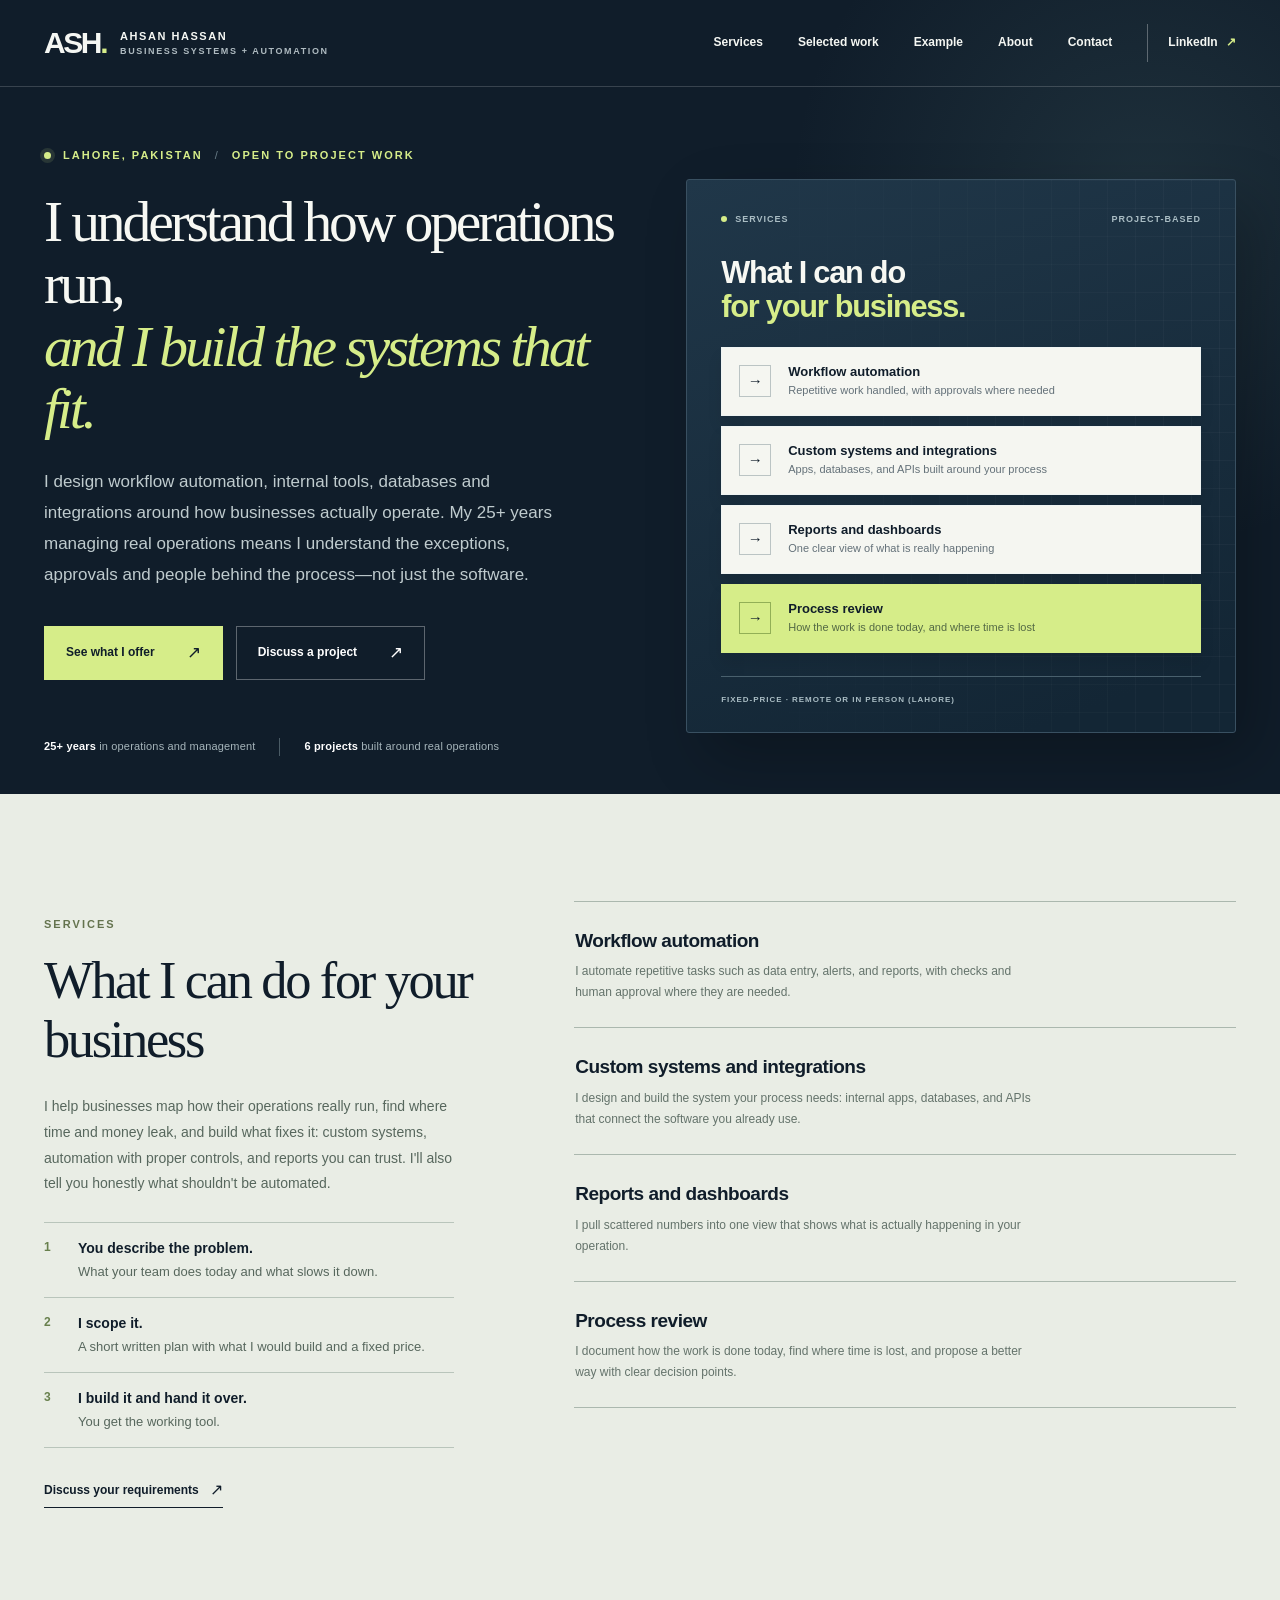
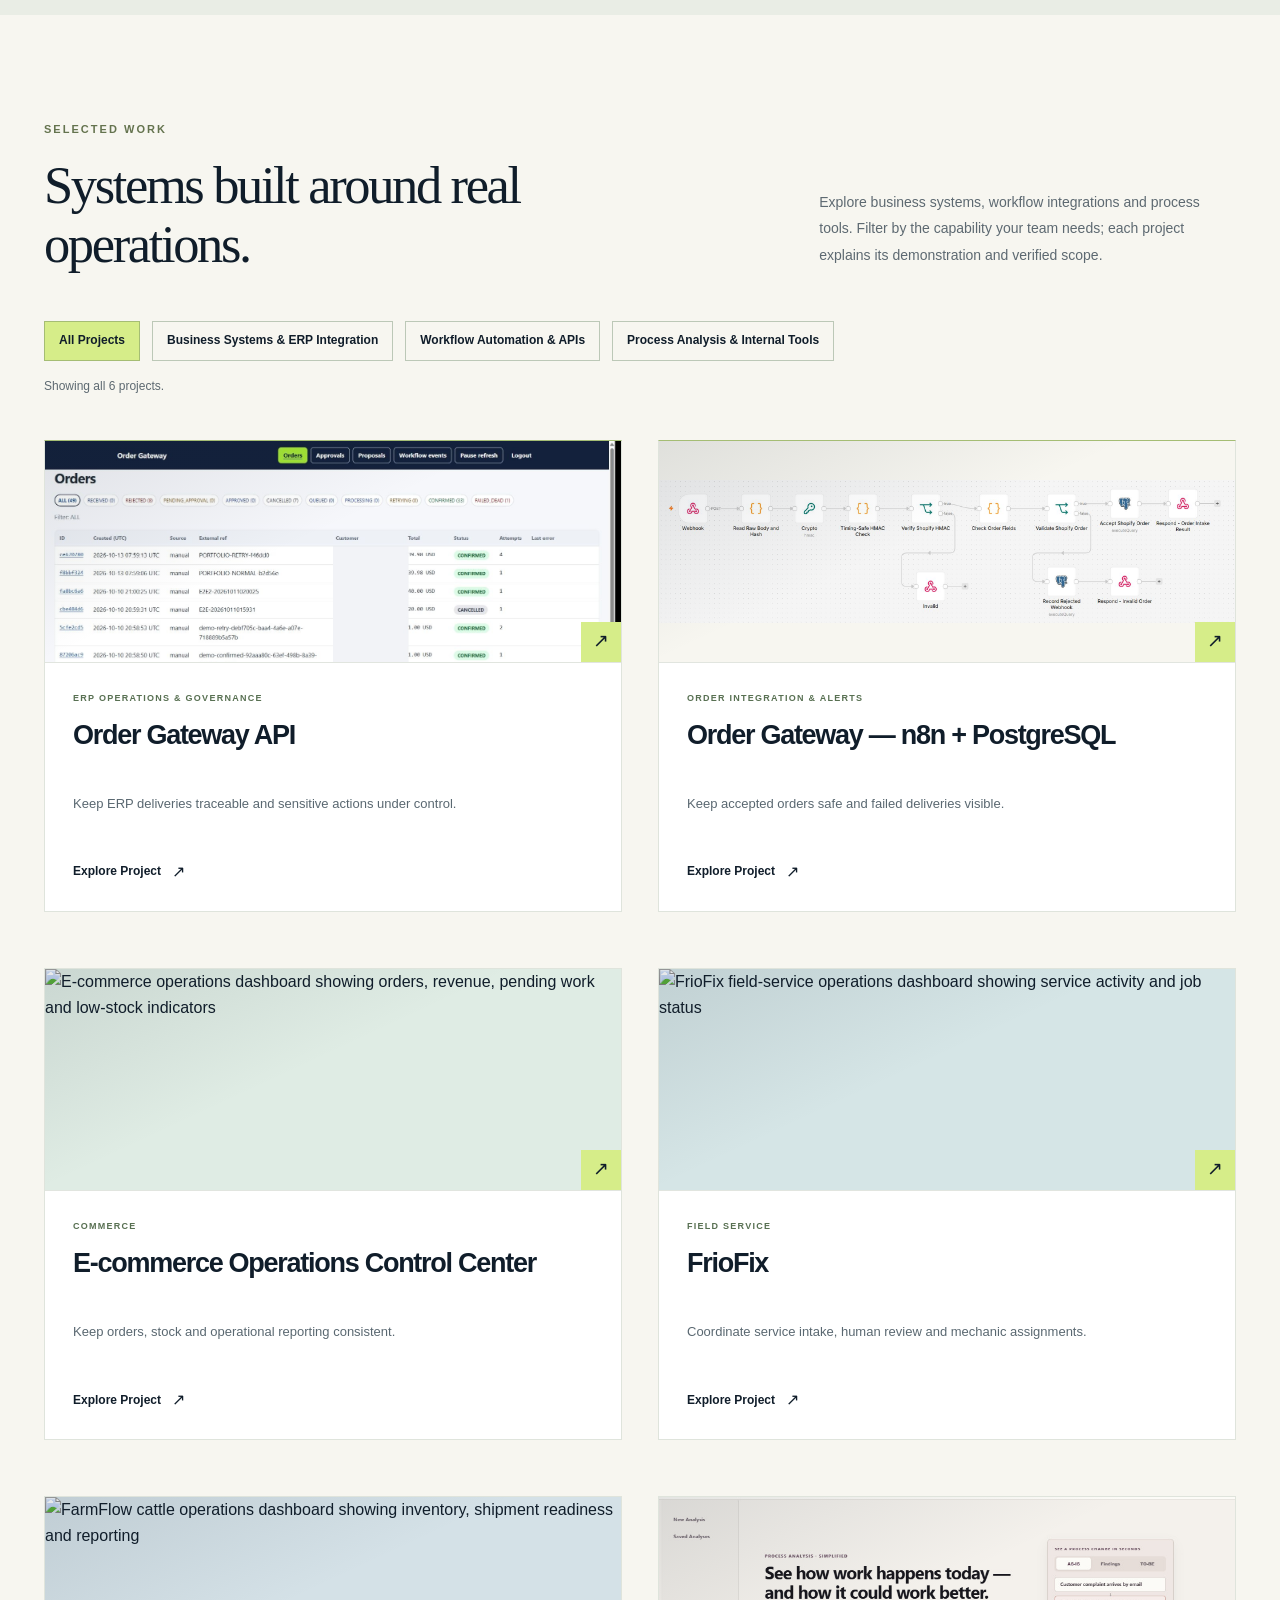
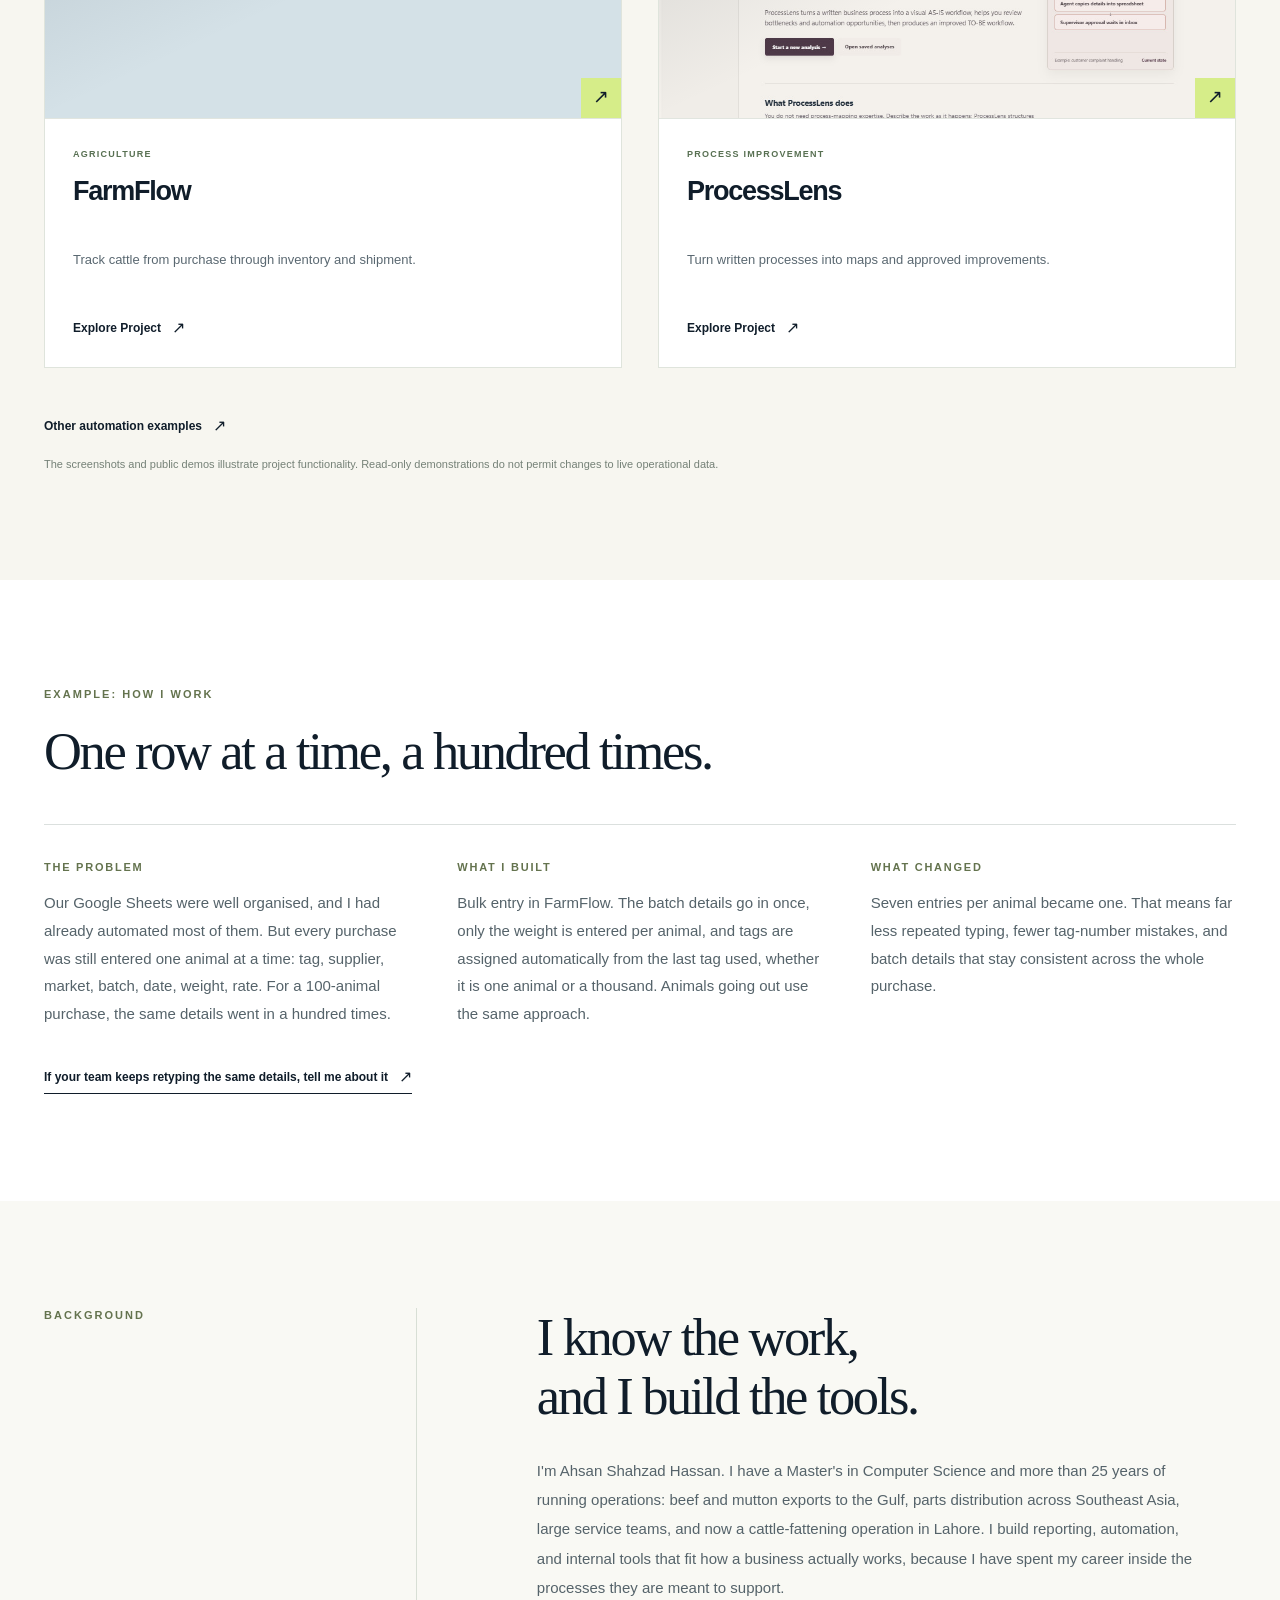
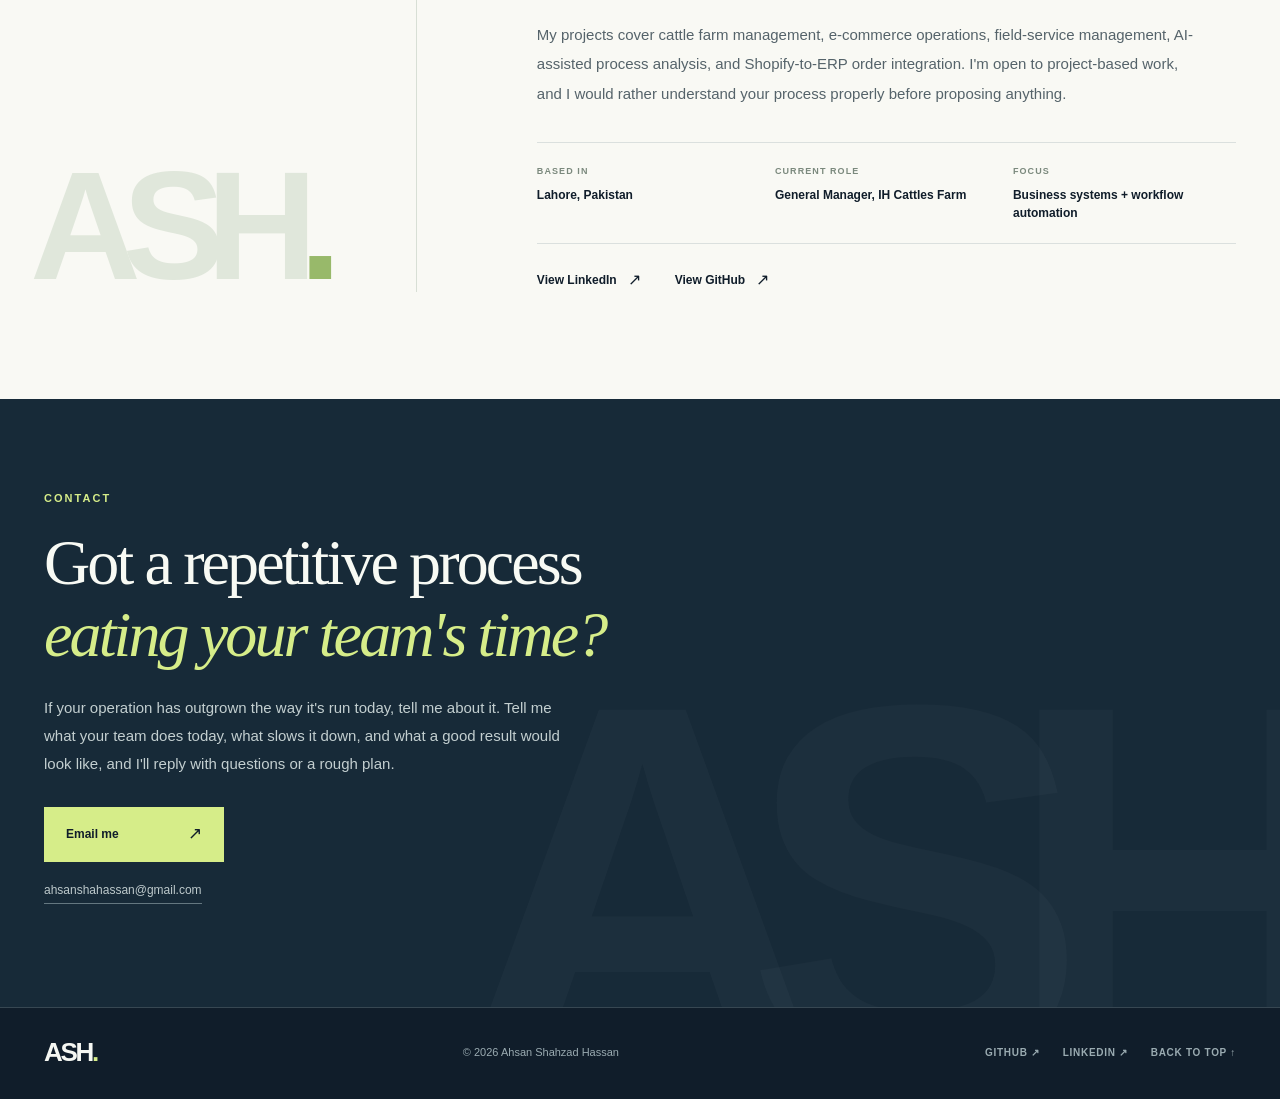
==== commit 3356f8e0: "Feature Order Gateway API and organize portfolio by business capability" ====
--- a/index.html
+++ b/index.html
@@ -39,7 +39,7 @@
           <h1 id="hero-title">I understand how operations run,<br><em>and I build the systems that fit.</em></h1>
           <p class="hero-lead">I design workflow automation, internal tools, databases and integrations around how businesses actually operate. My 25+ years managing real operations means I understand the exceptions, approvals and people behind the process—not just the software.</p>
           <div class="hero-actions"><a class="button button-primary" href="#services">See what I offer <span aria-hidden="true">↗</span></a><a class="button button-outline" href="#contact">Discuss a project <span aria-hidden="true">↗</span></a></div>
-          <div class="hero-notes"><span><strong>25+ years</strong> in operations and management</span><span class="hero-notes-divider" aria-hidden="true"></span><span><strong>5 projects</strong> built around real operations</span></div>
+          <div class="hero-notes"><span><strong>25+ years</strong> in operations and management</span><span class="hero-notes-divider" aria-hidden="true"></span><span><strong>6 projects</strong> built around real operations</span></div>
         </div>
         <div class="hero-visual" aria-label="Services offered">
           <div class="visual-topline"><span><span class="visual-pulse"></span> SERVICES</span><span>PROJECT-BASED</span></div>
@@ -65,78 +65,42 @@
     </section>
     <section class="section work-section" id="work" aria-labelledby="work-title">
       <div class="container">
-        <div class="section-heading"><div><p class="section-kicker">SELECTED WORK</p><h2 id="work-title">Five projects built for everyday operations problems.</h2></div><p class="section-intro">Agriculture, commerce, field service, process analysis, and order integration. Explore public demos or verified integration evidence; each card explains what is available.</p></div>
+        <div class="section-heading"><div><p class="section-kicker">SELECTED WORK</p><h2 id="work-title">Systems built around real operations.</h2></div><p class="section-intro">Explore business systems, workflow integrations and process tools. Filter by the capability your team needs; each project explains its demonstration and verified scope.</p></div>
+        <div class="project-filters" role="group" aria-label="Filter projects by business capability" hidden>
+          <button type="button" data-filter="all" aria-pressed="true">All Projects</button>
+          <button type="button" data-filter="systems" aria-pressed="false">Business Systems &amp; ERP Integration</button>
+          <button type="button" data-filter="automation" aria-pressed="false">Workflow Automation &amp; APIs</button>
+          <button type="button" data-filter="analysis" aria-pressed="false">Process Analysis &amp; Internal Tools</button>
+        </div>
+        <p class="filter-result" aria-live="polite" aria-atomic="true">Showing all 6 projects.</p>
         <div class="project-grid">
-          <article class="project-card project-featured">
-            <a class="project-image ecomm-image" href="https://ecommerce-ops-control-center.vercel.app/" target="_blank" rel="noopener noreferrer" aria-label="Open E-commerce Operations Control Center demo in new tab"><img src="assets/ecommerce-dashboard.png" onerror="this.onerror=null;this.src='https://raw.githubusercontent.com/mediads786/ecommerce-ops-control-center/main/public/screenshots/dashboard.png'" alt="E-commerce operations dashboard showing orders, revenue, pending work and low-stock indicators" loading="lazy"><span class="image-corner" aria-hidden="true">↗</span></a>
-            <div class="project-content"><div class="project-meta"><span>COMMERCE</span><span class="project-tag">READ-ONLY DEMO</span></div><h3>E-commerce Operations<br>Control Center</h3><p>Order lifecycle, inventory integrity, operational reporting, and scheduled low-stock monitoring for a multi-channel commerce workflow.</p><div class="project-stack">NEXT.JS <span>·</span> SUPABASE <span>·</span> N8N</div><div class="project-links"><a href="https://ecommerce-ops-control-center.vercel.app/" target="_blank" rel="noopener noreferrer">Explore demo <span aria-hidden="true">↗</span></a><a href="https://github.com/mediads786/ecommerce-ops-control-center" target="_blank" rel="noopener noreferrer">GitHub <span aria-hidden="true">↗</span></a></div></div>
+          <article class="project-card gateway-feature" id="order-gateway-api" data-categories="systems automation">
+            <a aria-label="Explore Order Gateway API" class="project-image gateway-image" href="projects/order-gateway-api.html"><img src="assets/order-gateway-api-card.jpg" alt="Actual current Order Gateway API interface showing two synthetic orders confirmed, including recovery on attempt four; customer fields concealed." width="1440" height="900" loading="lazy"><span class="image-corner" aria-hidden="true">↗</span></a>
+            <div class="project-content"><div class="project-meta"><span>ERP OPERATIONS &amp; GOVERNANCE</span></div><h3>Order Gateway API</h3><p>Keep ERP deliveries traceable and sensitive actions under control.</p><div class="project-links"><a href="projects/order-gateway-api.html">Explore Project <span aria-hidden="true">↗</span></a></div></div>
           </article>
-          <article class="project-card">
-            <a class="project-image friofix-image" href="https://service-triage-copilot.vercel.app/" target="_blank" rel="noopener noreferrer" aria-label="Open FrioFix demo in new tab"><img src="assets/friofix-dashboard.png" onerror="this.onerror=null;this.src='https://raw.githubusercontent.com/mediads786/service-triage-copilot/main/docs/images/dashboard.png'" alt="FrioFix field-service operations dashboard showing service activity and job status" loading="lazy"><span class="image-corner" aria-hidden="true">↗</span></a>
-            <div class="project-content"><div class="project-meta"><span>FIELD SERVICE</span><span class="project-tag">READ-ONLY DEMO</span></div><h3>FrioFix</h3><p>Service intake, AI-assisted triage with human review, mechanic assignment, job visibility, inventory, and invoice records for refrigeration service operations.</p><div class="project-stack">FASTAPI <span>·</span> REACT <span>·</span> POSTGRESQL</div><div class="project-links"><a href="https://service-triage-copilot.vercel.app/" target="_blank" rel="noopener noreferrer">Explore demo <span aria-hidden="true">↗</span></a><a href="https://github.com/mediads786/service-triage-copilot" target="_blank" rel="noopener noreferrer">GitHub <span aria-hidden="true">↗</span></a></div></div>
+          <article class="project-card gateway-feature" id="order-gateway-n8n" data-categories="systems automation">
+            <a aria-label="Explore Order Gateway — n8n + PostgreSQL" class="project-image gateway-image" href="projects/order-gateway-n8n.html"><img class="project-preview-workflow" src="assets/order-gateway-n8n-intake-preview.jpg" alt="Actual n8n Shopify order-intake workflow with HMAC checks, validation and PostgreSQL acceptance." width="1900" height="470" loading="lazy"><span class="image-corner" aria-hidden="true">↗</span></a>
+            <div class="project-content"><div class="project-meta"><span>ORDER INTEGRATION &amp; ALERTS</span></div><h3>Order Gateway — n8n + PostgreSQL</h3><p>Keep accepted orders safe and failed deliveries visible.</p><div class="project-links"><a href="projects/order-gateway-n8n.html">Explore Project <span aria-hidden="true">↗</span></a></div></div>
           </article>
-          <article class="project-card">
-            <a class="project-image farmflow-image" href="https://farm-flow-wheat.vercel.app/" target="_blank" rel="noopener noreferrer" aria-label="Open FarmFlow public showcase in new tab"><img src="assets/farmflow-dashboard.png" onerror="this.onerror=null;this.src='https://raw.githubusercontent.com/mediads786/FarmFlow/main/docs/screenshots/dashboard.png'" alt="FarmFlow cattle operations dashboard showing inventory, shipment readiness and reporting" loading="lazy"><span class="image-corner" aria-hidden="true">↗</span></a>
-            <div class="project-content"><div class="project-meta"><span>AGRICULTURE</span><span class="project-tag">PUBLIC SHOWCASE · VIEW ONLY</span></div><h3>FarmFlow</h3><p>Cattle purchases, induction, live inventory, shipments, mortality, and management reports in one system, with bulk entry for purchases.</p><div class="project-stack">FLUTTER <span>·</span> SUPABASE <span>·</span> POSTGRESQL</div><div class="project-links"><a href="https://farm-flow-wheat.vercel.app/" target="_blank" rel="noopener noreferrer">Explore showcase <span aria-hidden="true">↗</span></a><a href="https://github.com/mediads786/FarmFlow" target="_blank" rel="noopener noreferrer">GitHub <span aria-hidden="true">↗</span></a></div></div>
+          <article class="project-card" id="ecommerce-operations" data-categories="systems automation">
+            <a aria-label="Explore E-commerce Operations Control Center" class="project-image ecomm-image" href="projects/ecommerce-operations.html"><img src="assets/ecommerce-dashboard.png" onerror="this.onerror=null;this.src='https://raw.githubusercontent.com/mediads786/ecommerce-ops-control-center/main/public/screenshots/dashboard.png'" alt="E-commerce operations dashboard showing orders, revenue, pending work and low-stock indicators" loading="lazy"><span class="image-corner" aria-hidden="true">↗</span></a>
+            <div class="project-content"><div class="project-meta"><span>COMMERCE</span></div><h3>E-commerce Operations Control Center</h3><p>Keep orders, stock and operational reporting consistent.</p><div class="project-links"><a href="projects/ecommerce-operations.html">Explore Project <span aria-hidden="true">↗</span></a></div></div>
           </article>
-          <article class="project-card">
-            <a class="project-image processlens-image" href="https://processlens-rouge.vercel.app/" target="_blank" rel="noopener noreferrer" aria-label="Open ProcessLens application in new tab"><img src="assets/processlens-overview.jpg" alt="ProcessLens application overview showing the AS-IS, findings and TO-BE workflow stages" loading="lazy"><span class="image-corner" aria-hidden="true">↗</span></a>
-            <div class="project-content"><div class="project-meta"><span>PROCESS IMPROVEMENT</span><span class="project-tag">LIVE APPLICATION</span></div><h3>ProcessLens</h3><p>Turn a written process into an editable AS-IS map, review suggested improvements, and create a human-approved TO-BE workflow with export options.</p><div class="project-stack">FASTAPI <span>·</span> AI-ASSISTED ANALYSIS <span>·</span> LOCAL FALLBACK</div><div class="project-links"><a href="https://processlens-rouge.vercel.app/" target="_blank" rel="noopener noreferrer">Explore application <span aria-hidden="true">↗</span></a><a href="https://github.com/mediads786/processlens" target="_blank" rel="noopener noreferrer">GitHub <span aria-hidden="true">↗</span></a></div></div>
+          <article class="project-card" id="friofix" data-categories="systems">
+            <a aria-label="Explore FrioFix" class="project-image friofix-image" href="projects/friofix.html"><img src="assets/friofix-dashboard.png" onerror="this.onerror=null;this.src='https://raw.githubusercontent.com/mediads786/service-triage-copilot/main/docs/images/dashboard.png'" alt="FrioFix field-service operations dashboard showing service activity and job status" loading="lazy"><span class="image-corner" aria-hidden="true">↗</span></a>
+            <div class="project-content"><div class="project-meta"><span>FIELD SERVICE</span></div><h3>FrioFix</h3><p>Coordinate service intake, human review and mechanic assignments.</p><div class="project-links"><a href="projects/friofix.html">Explore Project <span aria-hidden="true">↗</span></a></div></div>
           </article>
-          <article class="project-card order-gateway-card" id="order-gateway-n8n" aria-labelledby="order-gateway-title">
-            <a class="project-image order-gateway-image" href="assets/order-gateway-n8n-workflows.jpg" target="_blank" rel="noopener noreferrer" aria-label="Open genuine Order Gateway n8n workflow screenshots at full resolution in a new tab"><img src="assets/order-gateway-n8n-workflows.jpg" alt="Genuine screenshots of the existing Shopify order-intake and ERP delivery workflows in n8n. The delivery worker uses mock ERP by default." loading="lazy" width="2140" height="1160"><span class="evidence-image-caption">Actual workflow screenshots · open full image</span><span class="image-corner" aria-hidden="true">↗</span></a>
-            <div class="project-content">
-              <div class="project-meta"><span>ORDER INTEGRATION</span><span class="project-tag">VERIFIED INTEGRATION · PUBLIC SOURCE</span></div>
-              <h3 id="order-gateway-title">Order Gateway — n8n + PostgreSQL</h3>
-              <p>Keep accepted orders safe, prevent duplicate processing, and make failed ERP deliveries visible and recoverable.</p>
-              <p>Authenticated Shopify orders are stored in PostgreSQL, then delivered through n8n with scheduled retries, dead-letter recovery and an audit trail. Gmail and WhatsApp alerts keep operators informed when delivery fails.</p>
-              <ul class="project-evidence" aria-label="Verified integration evidence">
-                <li><strong>Real Shopify → Odoo.</strong> Order #1018 became draft quotation S00048. Replaying the signed webhook created no duplicate.</li>
-                <li><strong>Recovery tested.</strong> Concurrent intake, scheduled retries, dead-letter recovery, mock crash reconciliation and restart persistence passed.</li>
-                <li><strong>WhatsApp delivery verified.</strong> Meta accepted the custom alert template, and the recipient confirmed receipt.</li>
-              </ul>
-              <p class="project-scope">The default demonstration uses mock ERP. The real Odoo integration was tested separately with a draft quotation; the QA report records the tested scope and remaining limitations.</p>
-              <div class="project-stack">N8N <span>·</span> POSTGRESQL <span>·</span> SHOPIFY <span>·</span> ODOO <span>·</span> DOCKER</div>
-              <div class="project-links"><a href="https://github.com/mediads786/order-gateway-n8n" target="_blank" rel="noopener noreferrer">View source <span aria-hidden="true">↗</span></a><a href="https://github.com/mediads786/order-gateway-n8n/blob/main/docs/QA-TEST-REPORT.md" target="_blank" rel="noopener noreferrer">Read verified QA <span aria-hidden="true">↗</span></a></div>
-            </div>
-            <div class="order-gateway-evidence" aria-label="Genuine retained project evidence">
-              <figure>
-                <a class="evidence-link" href="assets/order-gateway-n8n-execution-1131.jpg" target="_blank" rel="noopener noreferrer" aria-label="Open genuine successful intake execution 1131 at full resolution in a new tab"><img src="assets/order-gateway-n8n-execution-1131.jpg" width="1850" height="720" alt="Actual saved n8n execution 1131, succeeded in 2.286 seconds, with the authenticated Shopify intake path highlighted green." loading="lazy"></a>
-                <figcaption><strong>A successful saved execution.</strong> Intake #1131 processed the real Shopify order on 12 October 2026. This is the existing execution record; no workflow was rerun for these images. Open the image to inspect the full-resolution capture.</figcaption>
-              </figure>
-              <figure>
-                <a class="evidence-link" href="assets/order-gateway-n8n-outcome.jpg" target="_blank" rel="noopener noreferrer" aria-label="Open genuine Shopify and saved Odoo outcome evidence at full resolution in a new tab"><img src="assets/order-gateway-n8n-outcome.jpg" width="1400" height="630" alt="Existing Shopify order 1018 screenshot paired with genuine Odoo readback crops from successful n8n execution 1132, showing draft quotation S00048 and its amounts." loading="lazy"></a>
-                <figcaption><strong>A recorded business outcome.</strong> Shopify #1018 → Odoo draft S00048. The Odoo evidence comes from retained n8n readback because Odoo was stopped during capture; its quotation screen was not recreated. Customer details and credentials are excluded.</figcaption>
-              </figure>
-            </div>
+          <article class="project-card" id="farmflow" data-categories="systems">
+            <a aria-label="Explore FarmFlow" class="project-image farmflow-image" href="projects/farmflow.html"><img src="assets/farmflow-dashboard.png" onerror="this.onerror=null;this.src='https://raw.githubusercontent.com/mediads786/FarmFlow/main/docs/screenshots/dashboard.png'" alt="FarmFlow cattle operations dashboard showing inventory, shipment readiness and reporting" loading="lazy"><span class="image-corner" aria-hidden="true">↗</span></a>
+            <div class="project-content"><div class="project-meta"><span>AGRICULTURE</span></div><h3>FarmFlow</h3><p>Track cattle from purchase through inventory and shipment.</p><div class="project-links"><a href="projects/farmflow.html">Explore Project <span aria-hidden="true">↗</span></a></div></div>
+          </article>
+          <article class="project-card" id="processlens" data-categories="analysis">
+            <a aria-label="Explore ProcessLens" class="project-image processlens-image" href="projects/processlens.html"><img src="assets/processlens-overview.jpg" alt="ProcessLens application overview showing the AS-IS, findings and TO-BE workflow stages" loading="lazy"><span class="image-corner" aria-hidden="true">↗</span></a>
+            <div class="project-content"><div class="project-meta"><span>PROCESS IMPROVEMENT</span></div><h3>ProcessLens</h3><p>Turn written processes into maps and approved improvements.</p><div class="project-links"><a href="projects/processlens.html">Explore Project <span aria-hidden="true">↗</span></a></div></div>
           </article>
         </div>
 
-        <div class="automation-proof" style="margin-top:2.5rem;">
-          <div class="section-heading" style="margin-bottom:1.25rem;">
-            <div>
-              <p class="section-kicker">OTHER N8N AUTOMATION EXAMPLES</p>
-              <h3 style="margin:0;">Lead processing and inventory monitoring.</h3>
-            </div>
-            <p class="section-intro">Additional workflow examples for reviewing incoming leads and monitoring low stock, with validation, duplicate checks, human review and notifications. Open either image to inspect the workflow at full resolution.</p>
-          </div>
-
-          <div class="automation-gallery">
-            <figure style="margin:0;">
-              <a class="automation-image" href="assets/n8n-ai-lead-processing-clean.png" target="_blank" rel="noopener noreferrer" aria-label="Open AI-assisted lead processing workflow at full resolution in a new tab">
-                <img src="assets/n8n-ai-lead-processing-clean.png" alt="n8n AI-assisted lead processing workflow with validation, duplicate checking, AI assessment, priority routing, human review, storage and notifications" loading="lazy">
-              </a>
-              <figcaption style="margin-top:.65rem;font-size:.92rem;line-height:1.45;"><strong>AI-assisted lead processing</strong> — validates incoming leads, prevents duplicates, uses AI classification, routes priority cases, supports human review, and records results with failure handling.</figcaption>
-            </figure>
-
-            <figure style="margin:0;">
-              <a class="automation-image" href="assets/n8n-low-stock-alert-clean.png" target="_blank" rel="noopener noreferrer" aria-label="Open low-stock monitoring workflow at full resolution in a new tab">
-                <img src="assets/n8n-low-stock-alert-clean.png" alt="n8n ecommerce low-stock monitoring workflow with duplicate alert prevention, email notification and logging" loading="lazy">
-              </a>
-              <figcaption style="margin-top:.65rem;font-size:.92rem;line-height:1.45;"><strong>Low-stock monitoring</strong> — scheduled inventory checks, low-stock detection, duplicate-alert prevention, management notification, and logging.</figcaption>
-            </figure>
-          </div>
-        </div>
+        <p class="automation-examples-link"><a class="text-link" href="projects/automation-examples.html">Other automation examples <span aria-hidden="true">↗</span></a></p>
 
         <p class="project-footnote">The screenshots and public demos illustrate project functionality. Read-only demonstrations do not permit changes to live operational data.</p>
       </div>
--- a/styles.css
+++ b/styles.css
@@ -31,3 +31,27 @@
 @media(max-width:1050px){.order-gateway-card .project-content{padding:26px}.order-gateway-card .project-content h3{font-size:25px}}
 @media(max-width:760px){.order-gateway-card{grid-template-columns:1fr}.order-gateway-image{min-height:0;aspect-ratio:2140/1300;border-right:0;border-bottom:1px solid #e1e5df}.order-gateway-image img{width:100%;height:100%}.order-gateway-card .project-content{padding:26px}.order-gateway-evidence{grid-template-columns:1fr;padding:26px}}
 @media(max-width:470px){.order-gateway-card .project-content{padding:24px 20px}.order-gateway-evidence{padding:24px 20px}.evidence-image-caption{font-size:9px}}
+
+[hidden]{display:none!important}.project-filters{display:flex;flex-wrap:wrap;gap:10px;margin:0 0 12px}.project-filters button{border:1px solid #bcc8b7;background:transparent;color:var(--ink);padding:10px 14px;font-size:12px;font-weight:700;line-height:1.45;cursor:pointer}.project-filters button[aria-pressed="true"]{background:var(--lime);border-color:#a5bd74}.project-filters button:hover{border-color:#6a8647}.filter-result{margin:0 0 24px;color:var(--muted);font-size:12px}.gateway-feature{border-top:3px solid #a5bd74}.gateway-image{background:var(--paper)}.gateway-image img{object-fit:contain;object-position:center;padding:10px}.project-content .related-project{font-size:11px;line-height:1.6;margin:17px 0 0;padding-top:13px;border-top:1px solid var(--line)}.related-project a{text-decoration:underline;text-underline-offset:3px}.project-content h3{min-height:2.38em}.detail-header{background:var(--ink);color:#fff}.detail-header nav{display:flex;flex-wrap:wrap;gap:24px;font-size:12px;font-weight:700}.detail-content{padding-top:62px;padding-bottom:40px}.detail-intro{max-width:850px;margin-bottom:34px}.detail-intro h1{font-family:Georgia,"Times New Roman",serif;font-size:clamp(36px,5vw,60px);font-weight:400;letter-spacing:-.045em;line-height:1.12;margin:20px 0}.detail-lead{font-size:18px;line-height:1.8;color:var(--muted)}.detail-media{margin:0 0 40px}.detail-media img{width:100%;border:1px solid var(--line)}.detail-media figcaption{font-size:12px;color:var(--muted);margin-top:12px;line-height:1.8}.detail-section{margin:38px 0;padding-top:28px;border-top:1px solid var(--line)}.detail-section h2,.related-case h2{font-size:26px;line-height:1.3;letter-spacing:-.03em}.detail-section p,.related-case p{max-width:950px;color:#55636a;font-size:14px;line-height:1.9}.architecture-path{padding:20px;background:#eef1e7;border:1px solid var(--line);font-size:14px;line-height:2;font-weight:650}.detail-section video{width:100%;display:block;background:var(--ink);border:1px solid var(--line)}.media-links{display:flex;flex-wrap:wrap;gap:24px}.media-links a{font-weight:750;text-decoration:underline;text-underline-offset:4px}.detail-section .project-evidence li{font-size:14px;padding:15px 0 15px 22px}.related-case{background:#e9ede5;padding:28px;margin-top:45px}.detail-footer{display:flex;justify-content:space-between;gap:20px;padding-block:28px;font-size:12px;font-weight:700;border-top:1px solid var(--line)}
+@media(max-width:760px){.detail-header .header-content{flex-wrap:wrap;padding-block:16px;gap:15px}.detail-header nav{gap:14px}.detail-content{padding-top:38px}.detail-lead{font-size:16px}.detail-section h2,.related-case h2{font-size:23px}.related-case{padding:22px}.project-content h3{min-height:0}}
+@media(max-width:470px){.project-filters button{width:100%;text-align:left}.detail-header nav{font-size:11px}.detail-footer{flex-wrap:wrap}}
+.detail-page .project-content h2{font-size:27px;letter-spacing:-.047em;line-height:1.19;font-weight:690;margin:18px 0 12px}
+
+/* Keep the homepage gallery light; full project information lives on detail pages. */
+.work-section .project-grid{column-gap:36px;row-gap:56px;align-items:stretch;grid-auto-rows:1fr}
+.work-section .project-grid>.project-card{border-width:1px;border-color:#dfe4dc;box-shadow:none}
+.work-section .project-grid>.gateway-feature{border-top-color:#a5bd74}
+.work-section .project-grid .project-image{aspect-ratio:2.6;flex:none;min-height:0}
+.work-section .project-grid .project-image img{object-fit:cover;object-position:top;padding:0}
+.work-section .project-grid .project-image img.project-preview-workflow{object-fit:contain;object-position:center}
+.work-section .project-grid .project-content{padding:28px;min-height:246px}
+.work-section .project-grid .project-content h3{margin:14px 0 10px;min-height:2.38em}
+.work-section .project-grid .project-content>p{font-size:13px;line-height:1.75;margin:0;max-width:none;min-height:3.5em}
+.work-section .project-grid .project-links{margin-top:auto;padding-top:22px;border-top:0}
+.work-section .project-filters{margin-bottom:16px;gap:12px}
+.work-section .filter-result{margin-bottom:44px}
+.automation-examples-link{margin:44px 0 0}
+.detail-screenshot{display:block;border:1px solid var(--line);background:var(--paper)}.detail-screenshot img{width:100%;height:auto}
+@media(max-width:1050px){.work-section .project-grid{column-gap:32px;row-gap:48px}.work-section .project-grid .project-content{padding:24px}}
+@media(max-width:900px){.work-section .project-grid{grid-template-columns:1fr;row-gap:40px;grid-auto-rows:auto}.work-section .project-grid .project-content{min-height:230px}.work-section .project-grid .project-content h3{min-height:2.38em}.work-section .filter-result{margin-bottom:36px}}
+@media(max-width:470px){.work-section .project-grid{row-gap:36px}.work-section .project-grid .project-content{padding:24px;min-height:230px}.work-section .project-filters{gap:10px}.work-section .filter-result{margin-bottom:32px}}
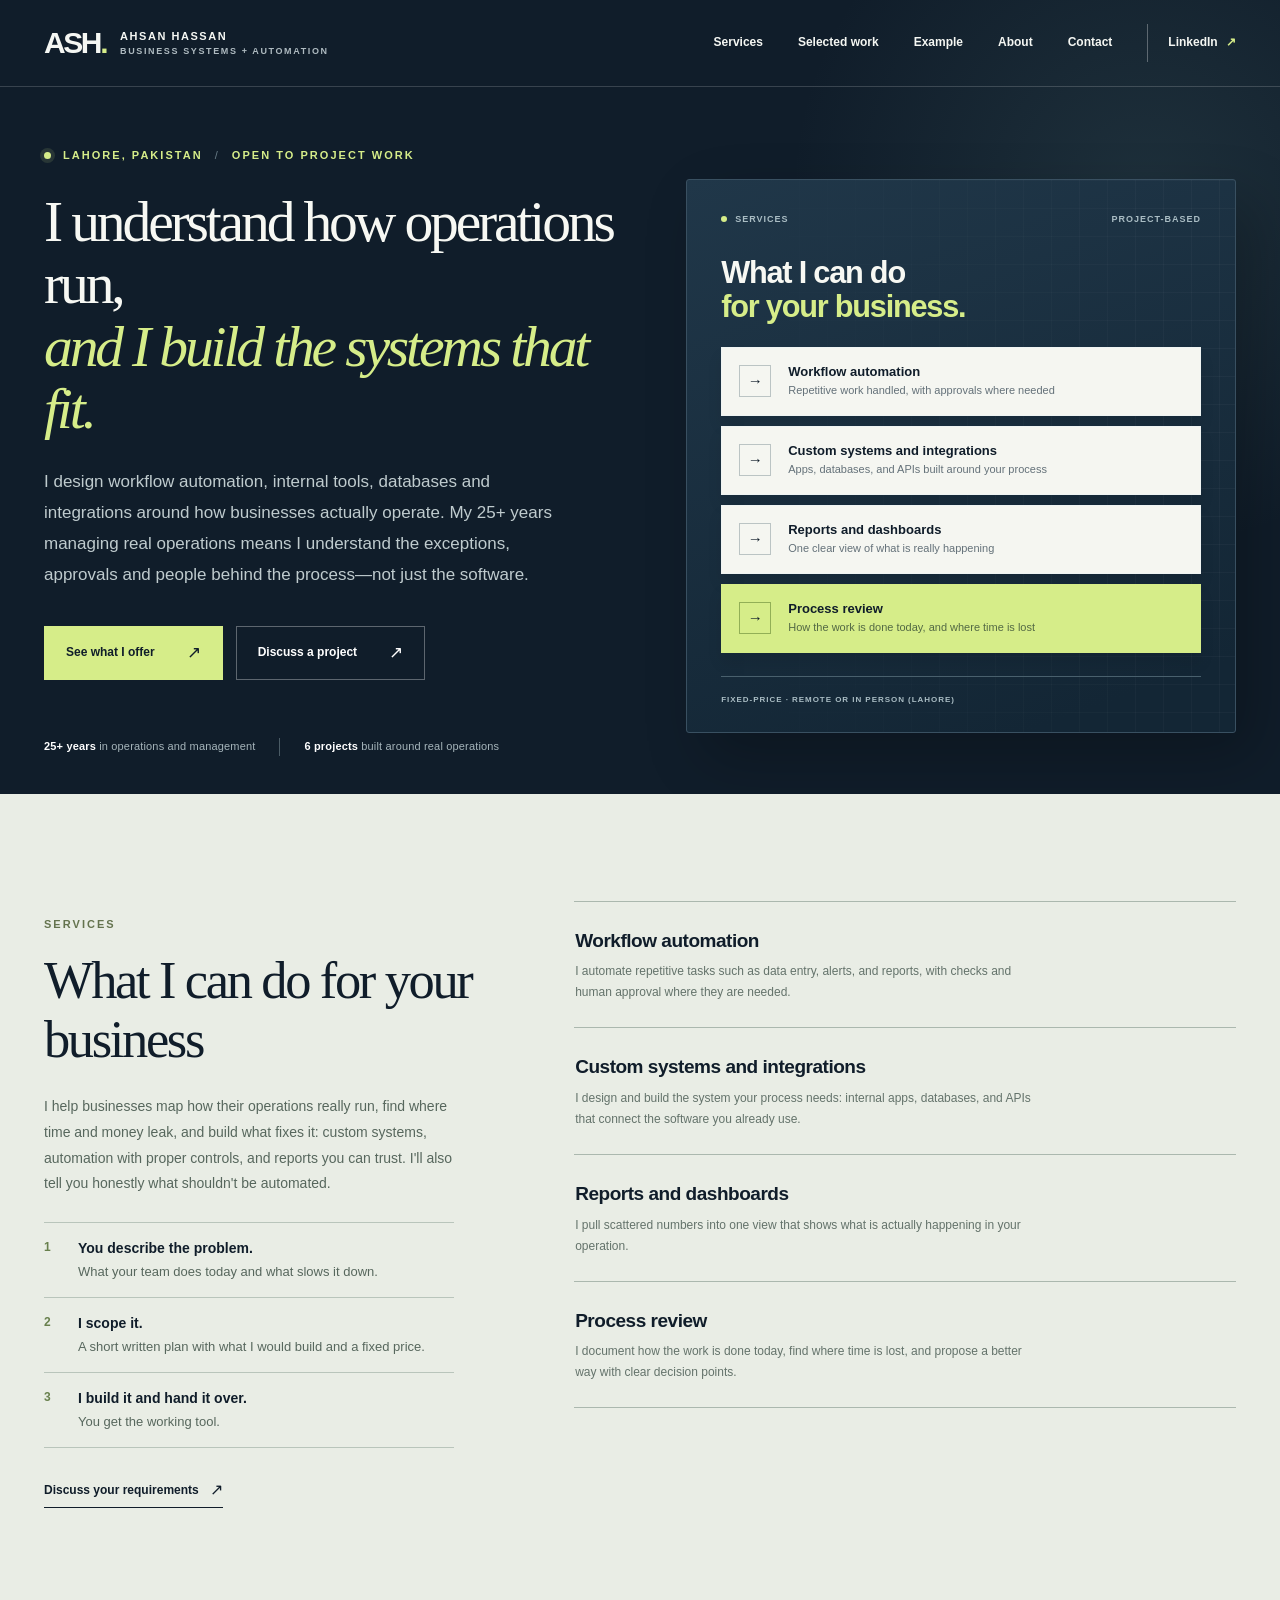
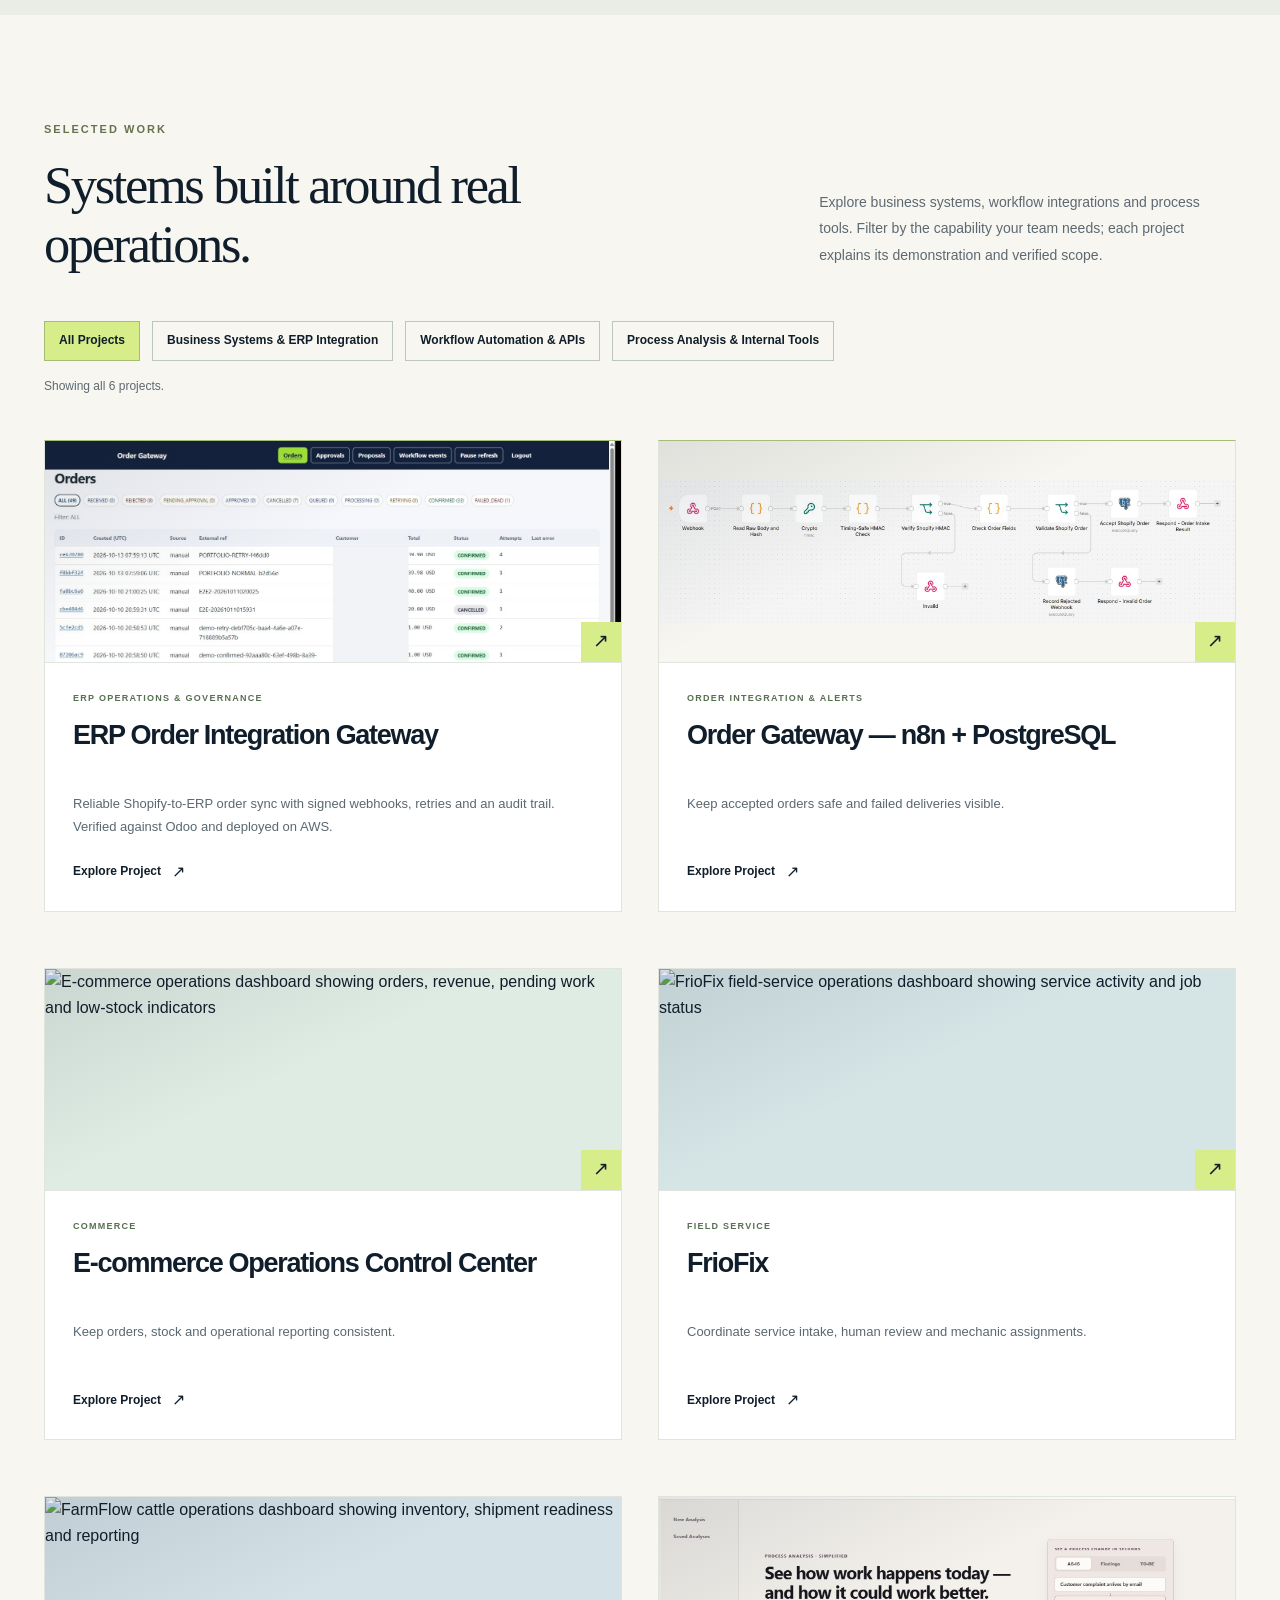
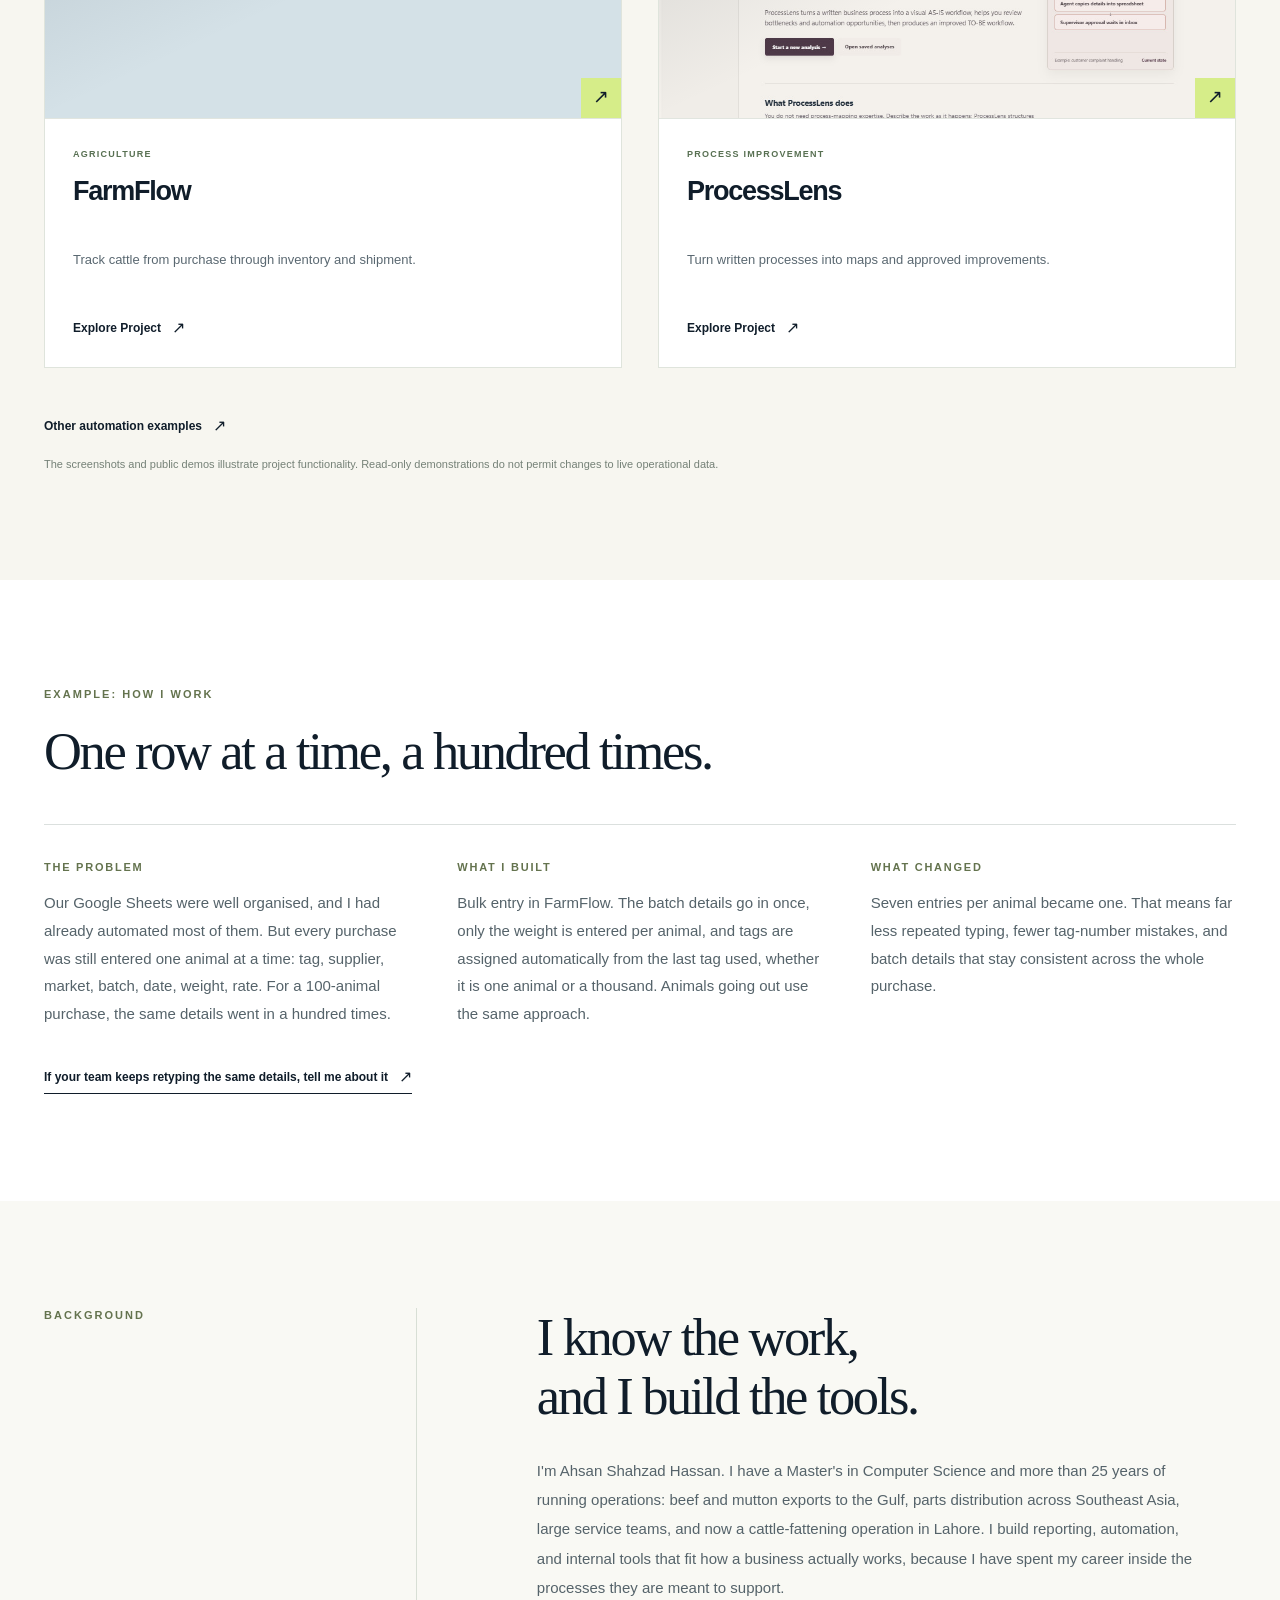
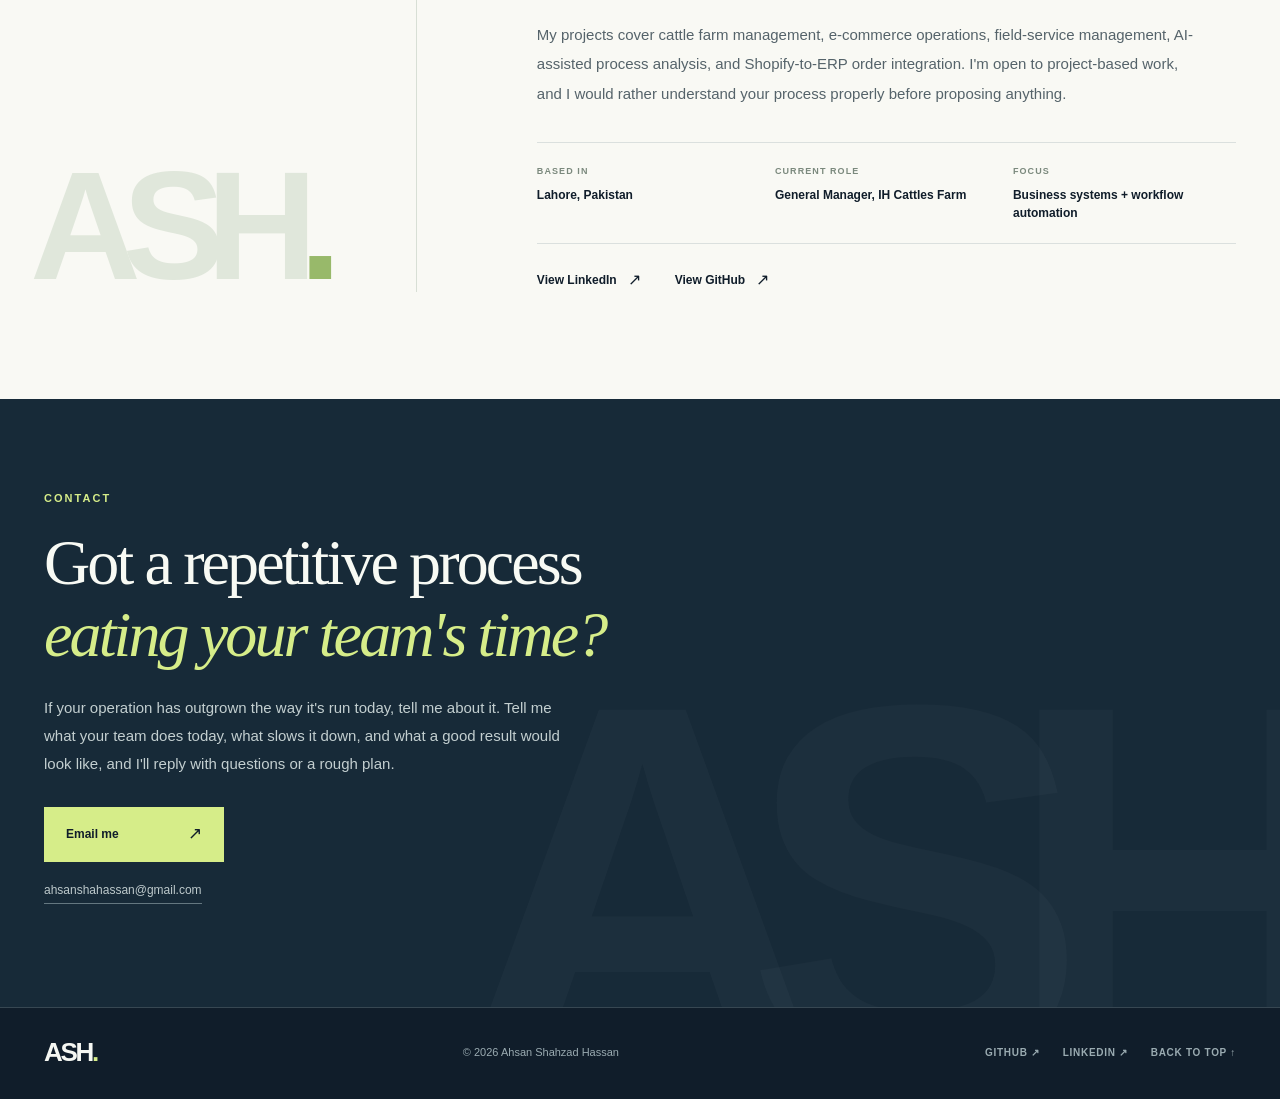
==== commit 4df57b49: "Rename Order Gateway card and mention AWS deployment" ====
--- a/index.html
+++ b/index.html
@@ -76,7 +76,7 @@
         <div class="project-grid">
           <article class="project-card gateway-feature" id="order-gateway-api" data-categories="systems automation">
             <a aria-label="Explore Order Gateway API" class="project-image gateway-image" href="projects/order-gateway-api.html"><img src="assets/order-gateway-api-card.jpg" alt="Actual current Order Gateway API interface showing two synthetic orders confirmed, including recovery on attempt four; customer fields concealed." width="1440" height="900" loading="lazy"><span class="image-corner" aria-hidden="true">↗</span></a>
-            <div class="project-content"><div class="project-meta"><span>ERP OPERATIONS &amp; GOVERNANCE</span></div><h3>Order Gateway API</h3><p>Keep ERP deliveries traceable and sensitive actions under control.</p><div class="project-links"><a href="projects/order-gateway-api.html">Explore Project <span aria-hidden="true">↗</span></a></div></div>
+            <div class="project-content"><div class="project-meta"><span>ERP OPERATIONS &amp; GOVERNANCE</span></div><h3>ERP Order Integration Gateway</h3><p>Reliable Shopify-to-ERP order sync with signed webhooks, retries and an audit trail. Verified against Odoo and deployed on AWS.</p><div class="project-links"><a href="projects/order-gateway-api.html">Explore Project <span aria-hidden="true">↗</span></a></div></div>
           </article>
           <article class="project-card gateway-feature" id="order-gateway-n8n" data-categories="systems automation">
             <a aria-label="Explore Order Gateway — n8n + PostgreSQL" class="project-image gateway-image" href="projects/order-gateway-n8n.html"><img class="project-preview-workflow" src="assets/order-gateway-n8n-intake-preview.jpg" alt="Actual n8n Shopify order-intake workflow with HMAC checks, validation and PostgreSQL acceptance." width="1900" height="470" loading="lazy"><span class="image-corner" aria-hidden="true">↗</span></a>
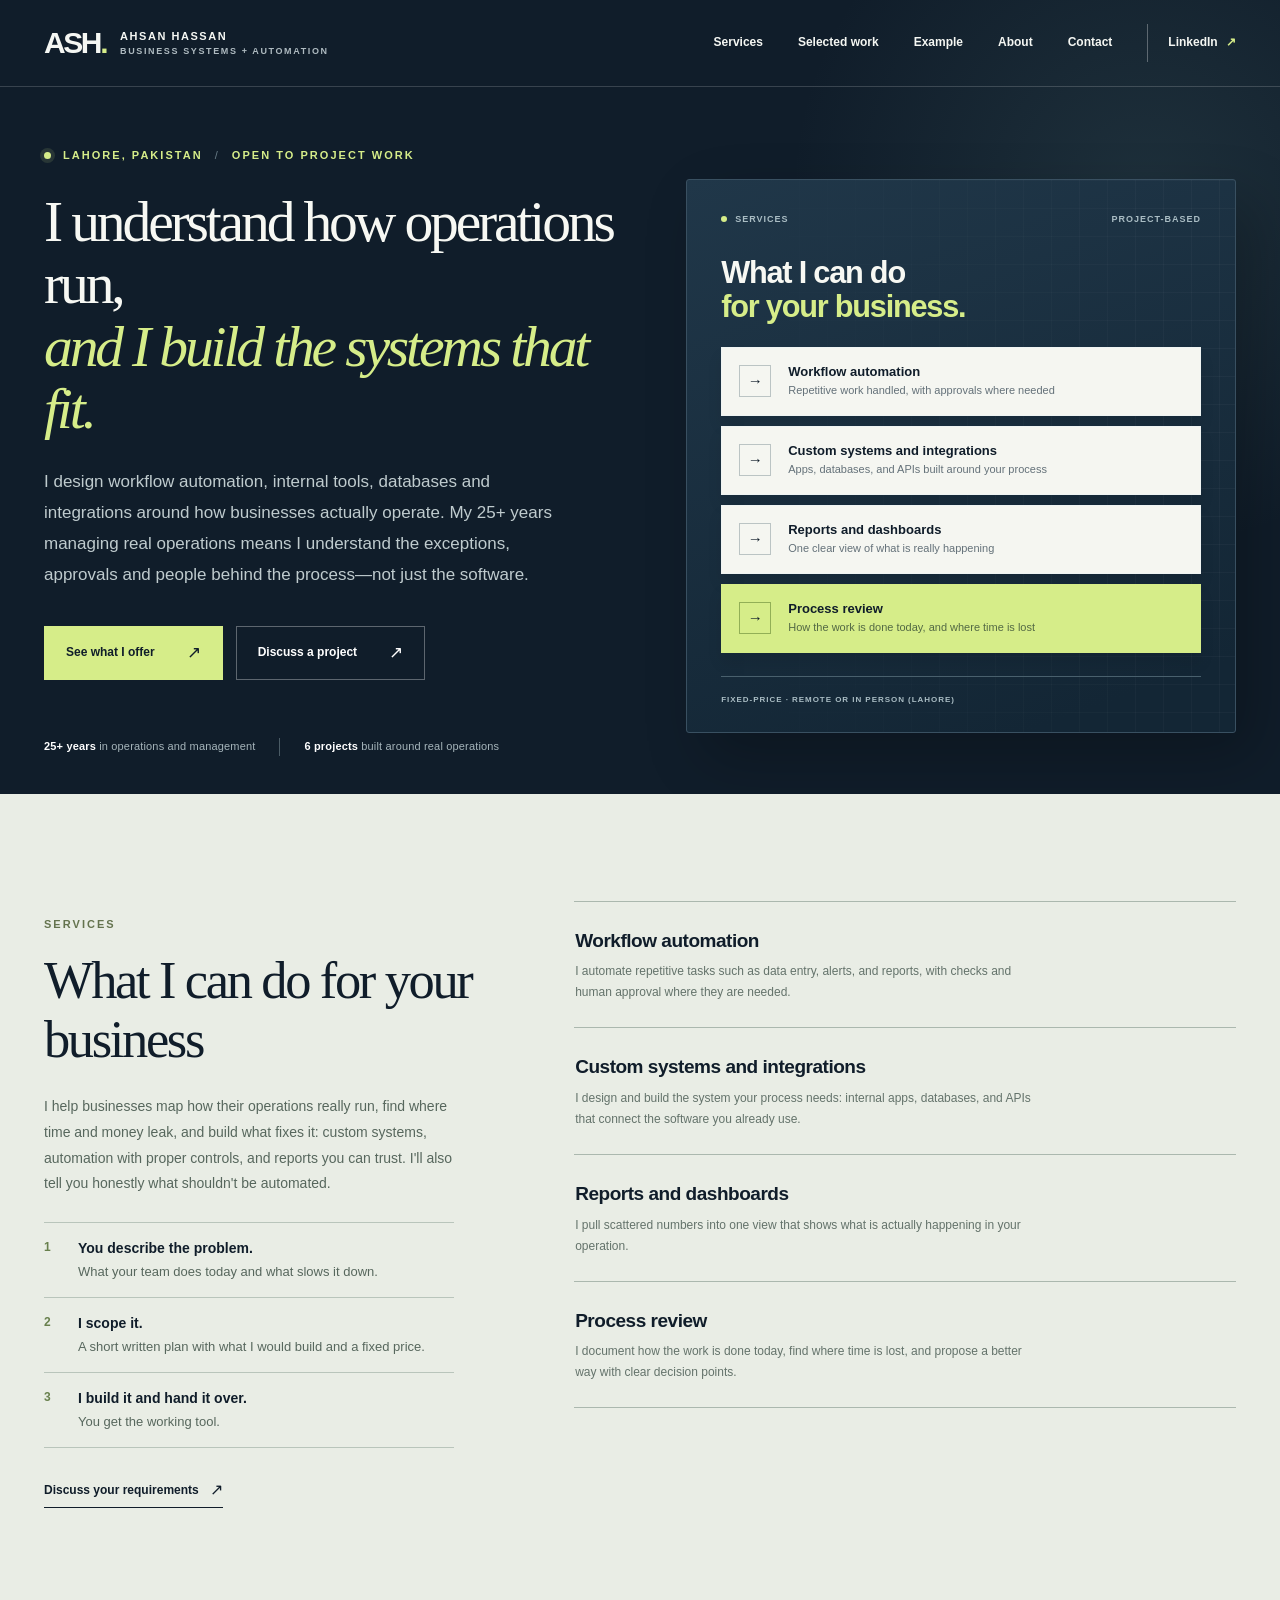
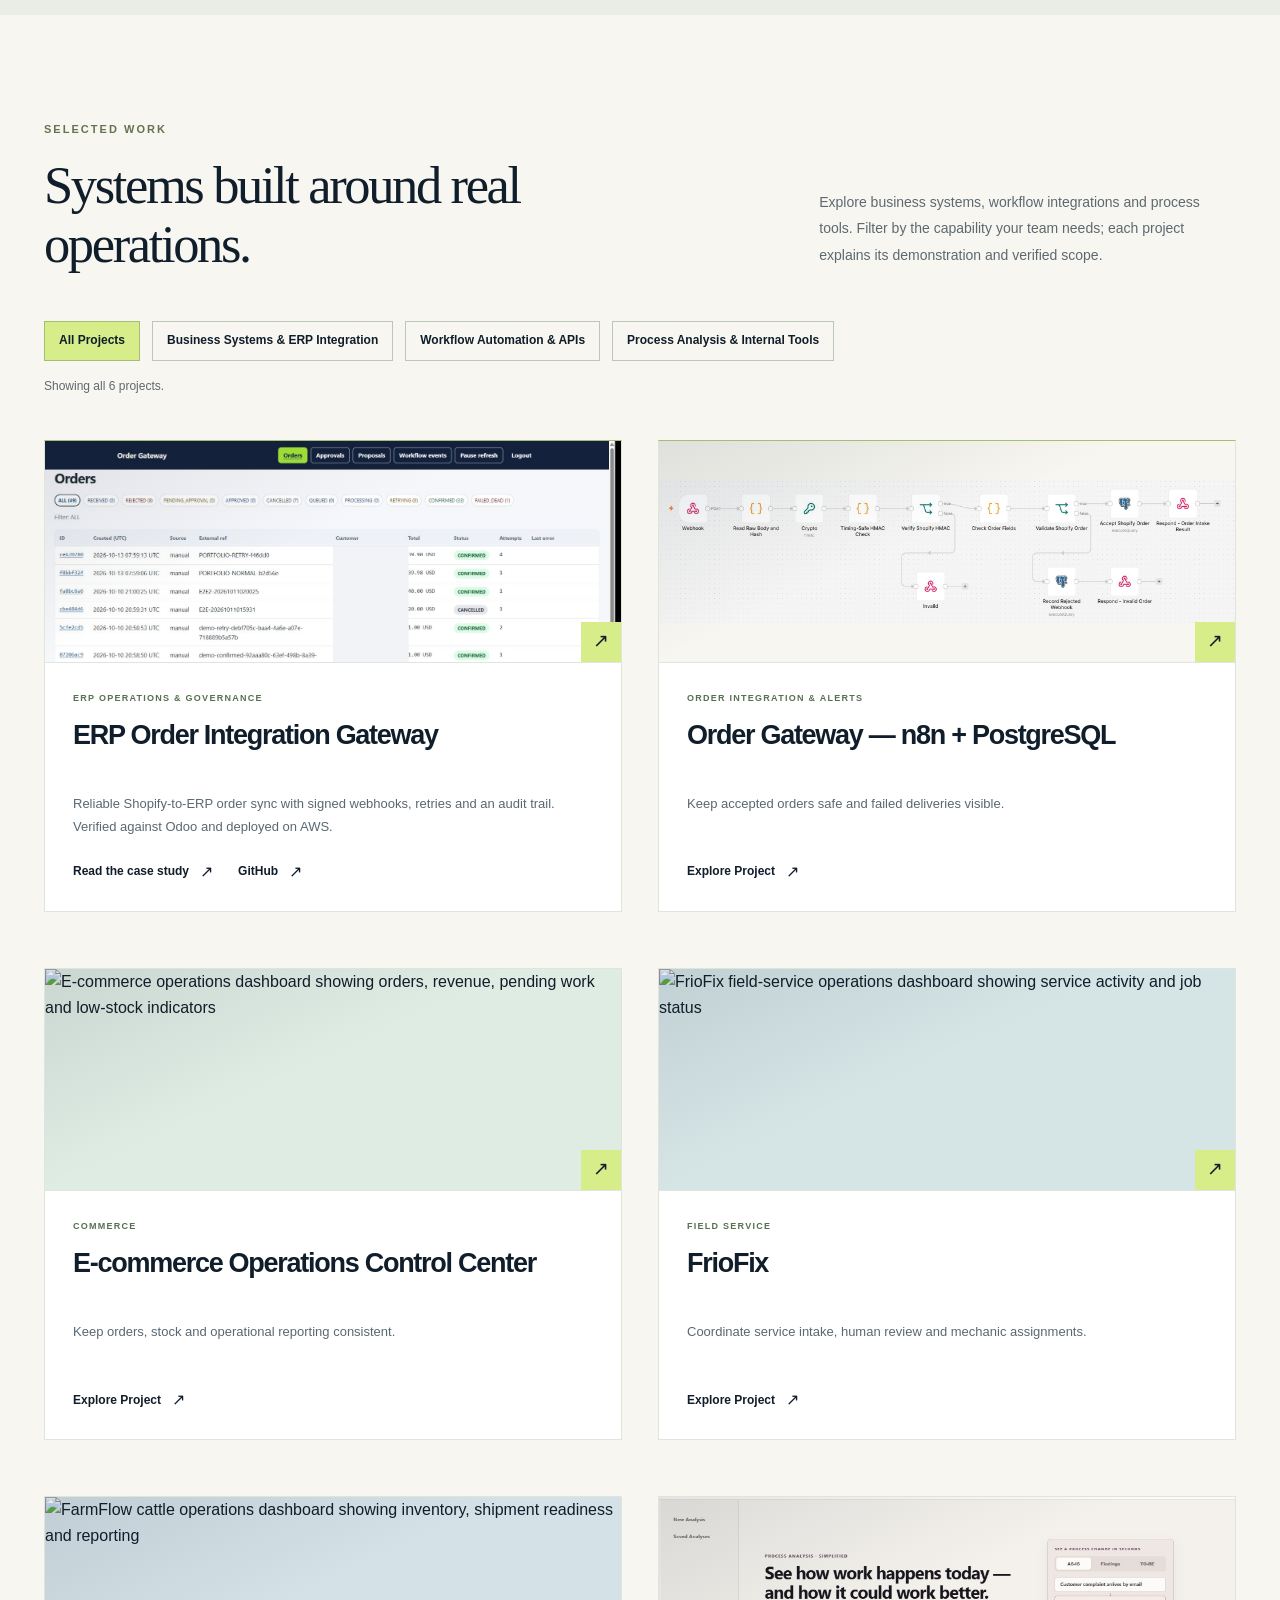
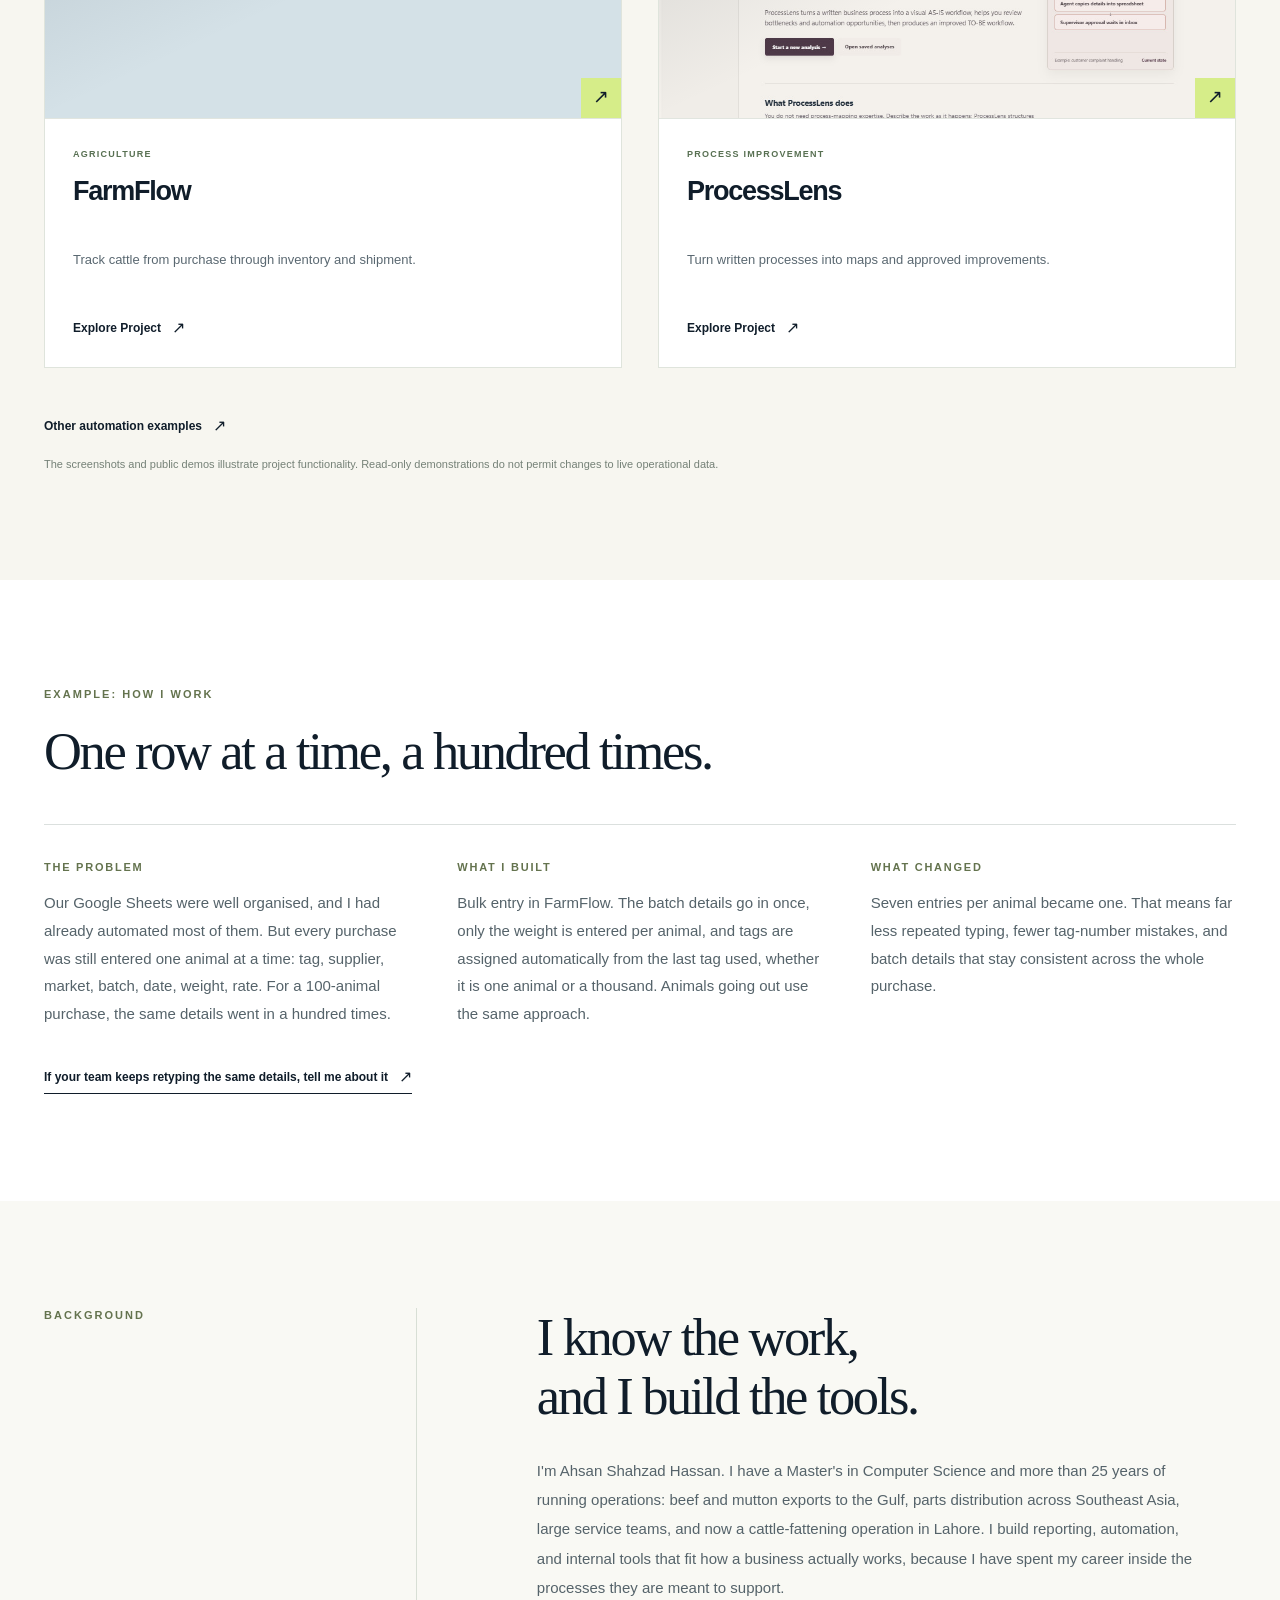
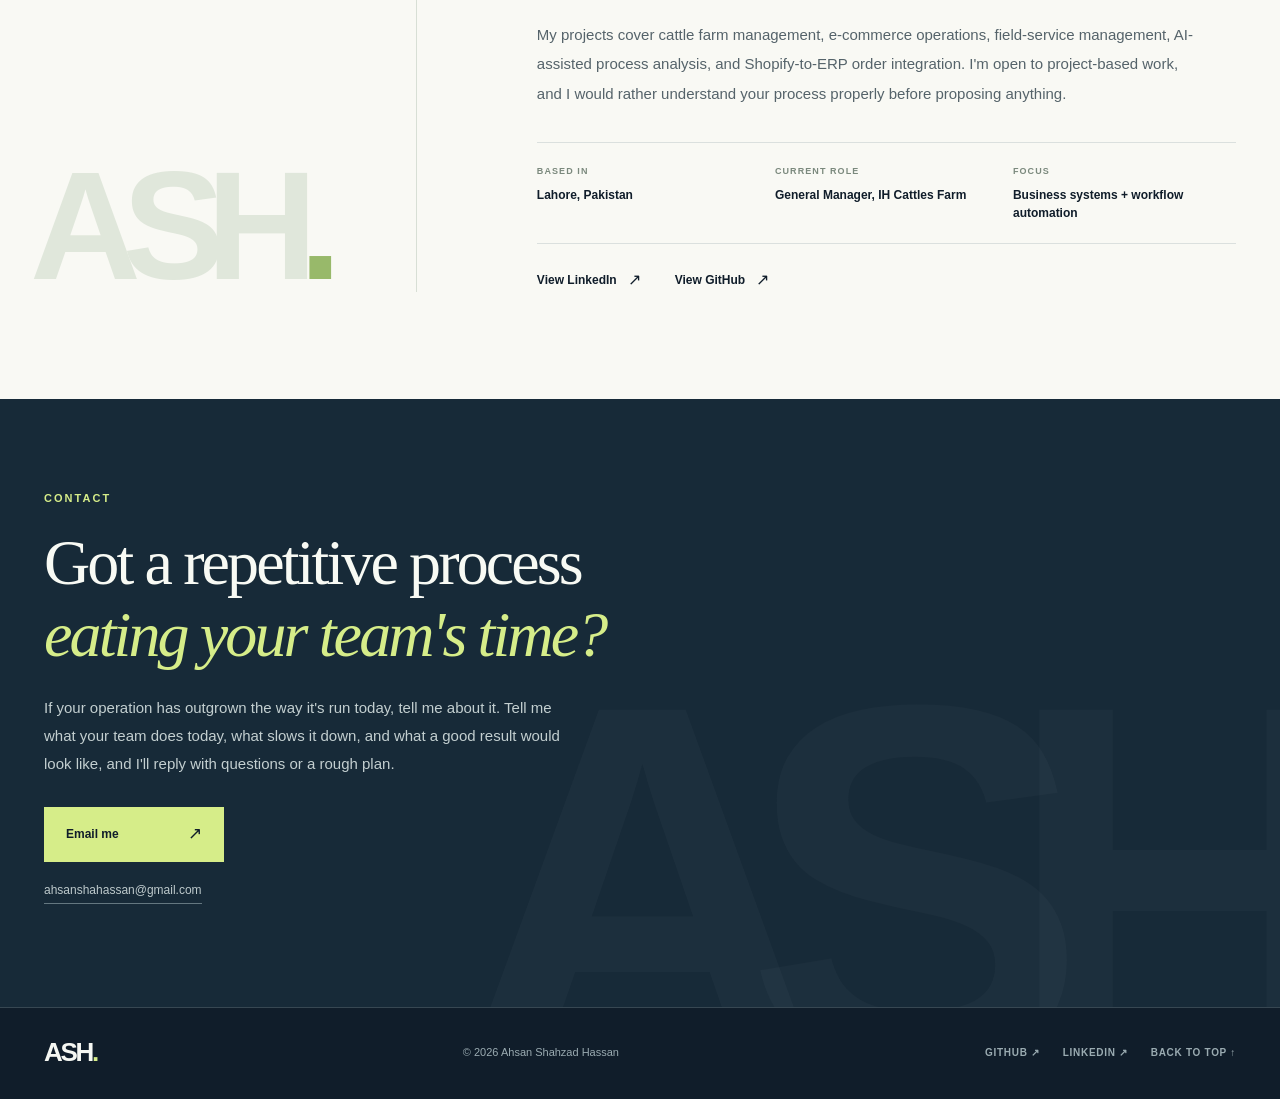
==== commit eed28237: "Add ERP Order Integration Gateway portfolio case study" ====
--- a/index.html
+++ b/index.html
@@ -75,8 +75,8 @@
         <p class="filter-result" aria-live="polite" aria-atomic="true">Showing all 6 projects.</p>
         <div class="project-grid">
           <article class="project-card gateway-feature" id="order-gateway-api" data-categories="systems automation">
-            <a aria-label="Explore Order Gateway API" class="project-image gateway-image" href="projects/order-gateway-api.html"><img src="assets/order-gateway-api-card.jpg" alt="Actual current Order Gateway API interface showing two synthetic orders confirmed, including recovery on attempt four; customer fields concealed." width="1440" height="900" loading="lazy"><span class="image-corner" aria-hidden="true">↗</span></a>
-            <div class="project-content"><div class="project-meta"><span>ERP OPERATIONS &amp; GOVERNANCE</span></div><h3>ERP Order Integration Gateway</h3><p>Reliable Shopify-to-ERP order sync with signed webhooks, retries and an audit trail. Verified against Odoo and deployed on AWS.</p><div class="project-links"><a href="projects/order-gateway-api.html">Explore Project <span aria-hidden="true">↗</span></a></div></div>
+            <a aria-label="Read the ERP Order Integration Gateway case study" class="project-image gateway-image" href="order-gateway.html"><img src="assets/order-gateway-api-card.jpg" alt="Actual current Order Gateway API interface showing two synthetic orders confirmed, including recovery on attempt four; customer fields concealed." width="1440" height="900" loading="lazy"><span class="image-corner" aria-hidden="true">↗</span></a>
+            <div class="project-content"><div class="project-meta"><span>ERP OPERATIONS &amp; GOVERNANCE</span></div><h3>ERP Order Integration Gateway</h3><p>Reliable Shopify-to-ERP order sync with signed webhooks, retries and an audit trail. Verified against Odoo and deployed on AWS.</p><div class="project-links"><a href="order-gateway.html">Read the case study <span aria-hidden="true">↗</span></a><a href="https://github.com/mediads786/order-gateway" target="_blank" rel="noopener noreferrer">GitHub <span aria-hidden="true">↗</span></a></div></div>
           </article>
           <article class="project-card gateway-feature" id="order-gateway-n8n" data-categories="systems automation">
             <a aria-label="Explore Order Gateway — n8n + PostgreSQL" class="project-image gateway-image" href="projects/order-gateway-n8n.html"><img class="project-preview-workflow" src="assets/order-gateway-n8n-intake-preview.jpg" alt="Actual n8n Shopify order-intake workflow with HMAC checks, validation and PostgreSQL acceptance." width="1900" height="470" loading="lazy"><span class="image-corner" aria-hidden="true">↗</span></a>
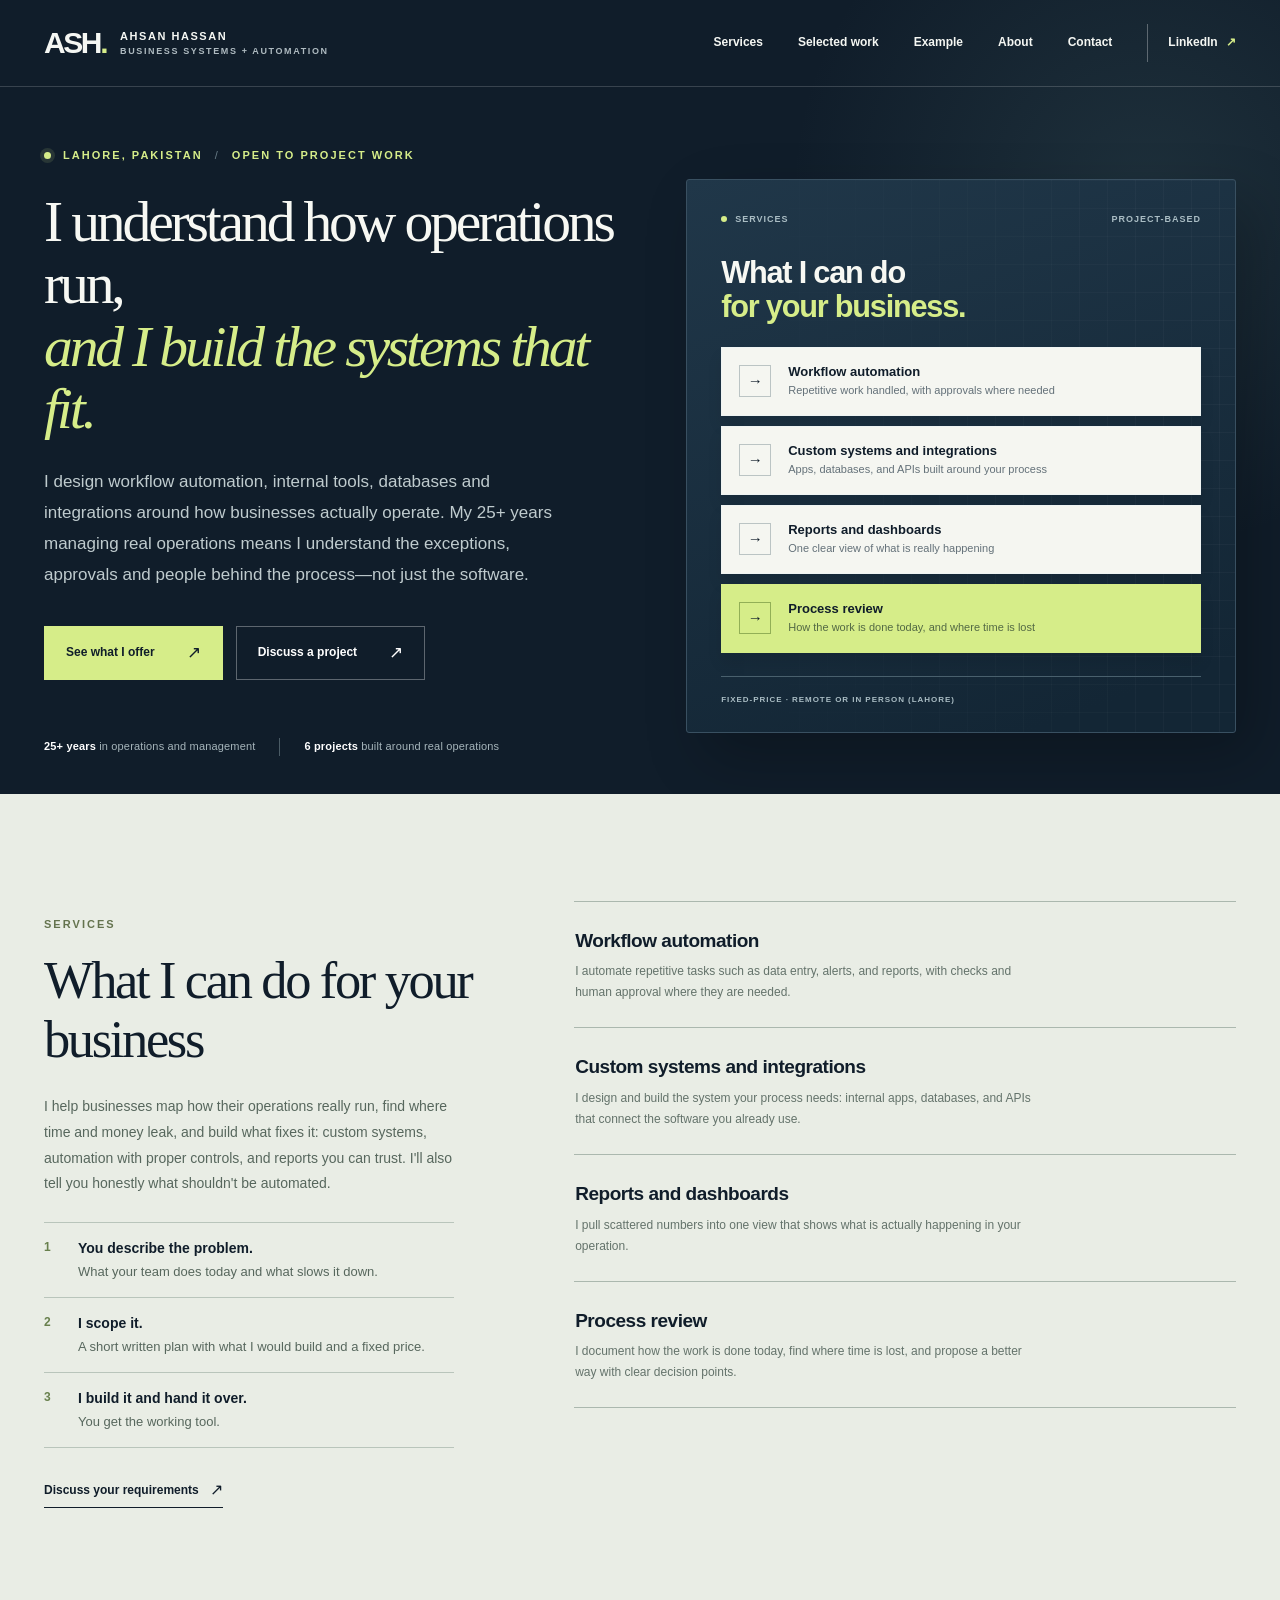
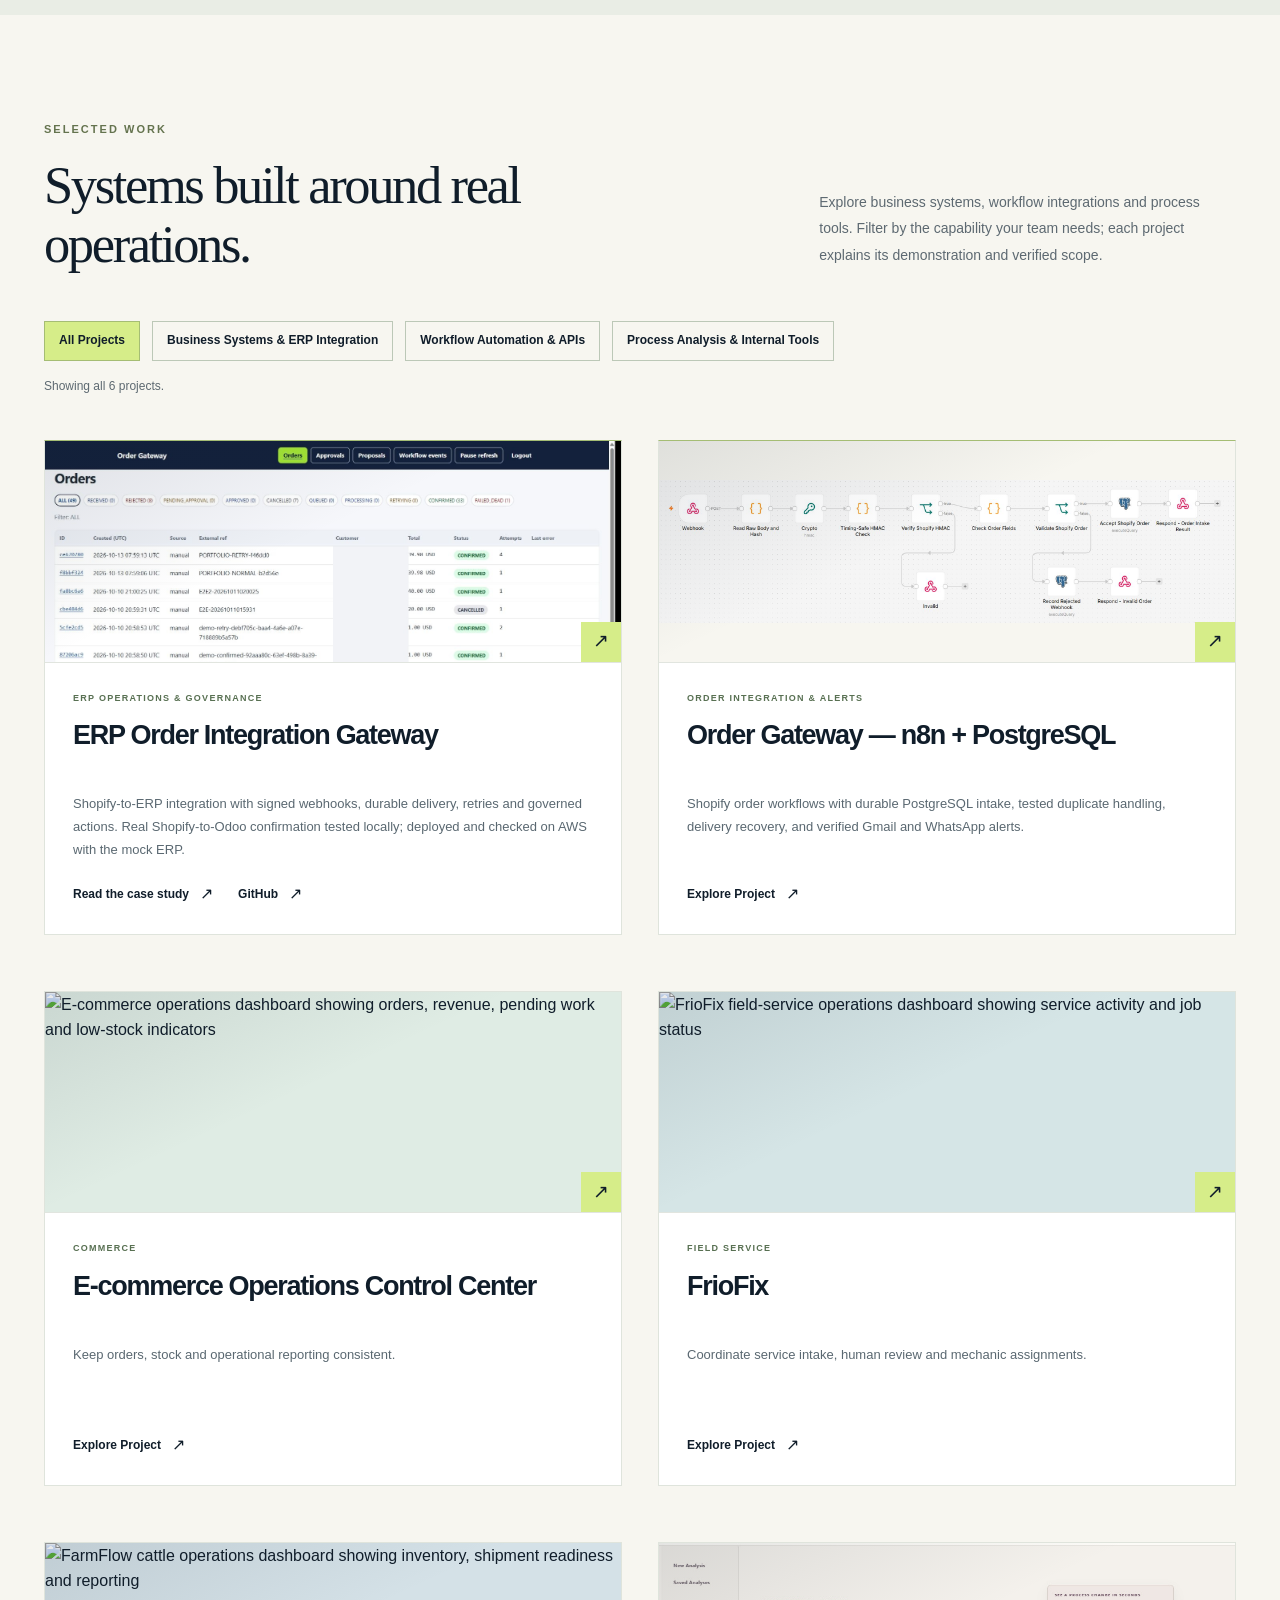
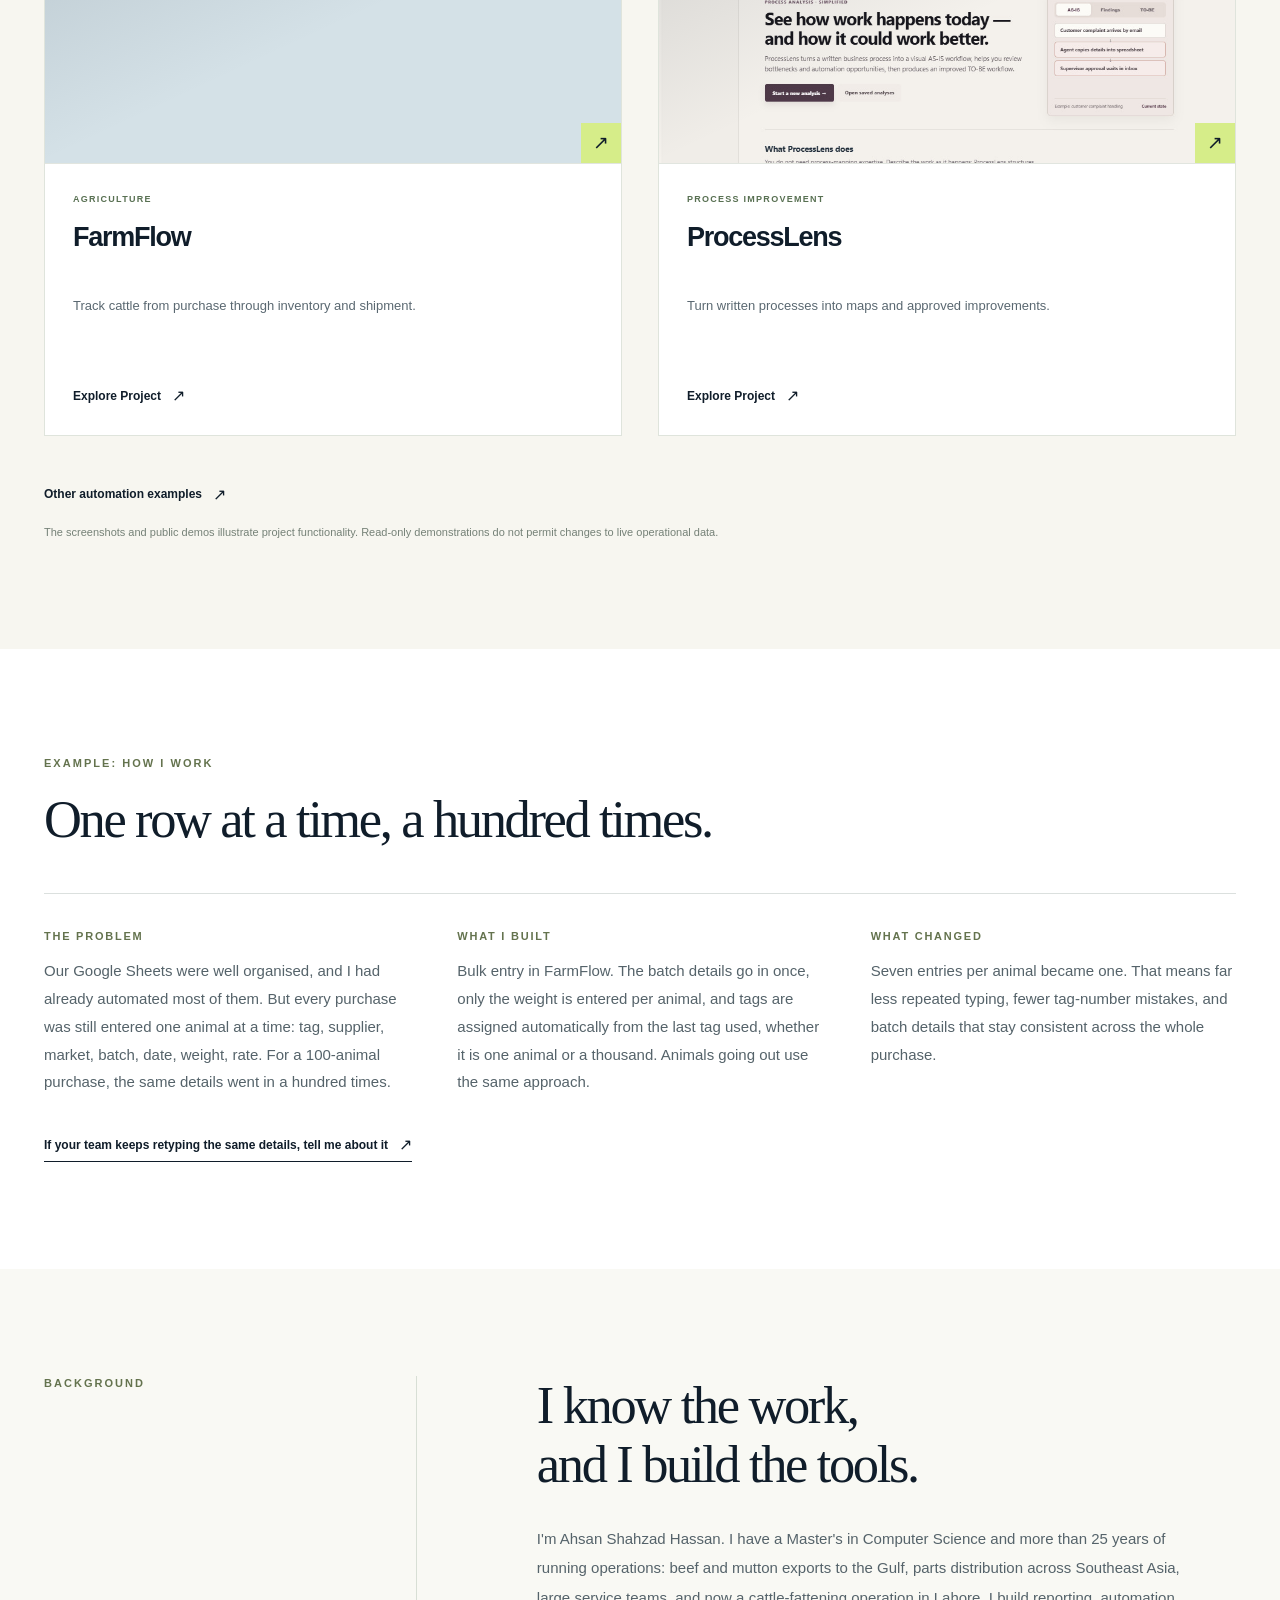
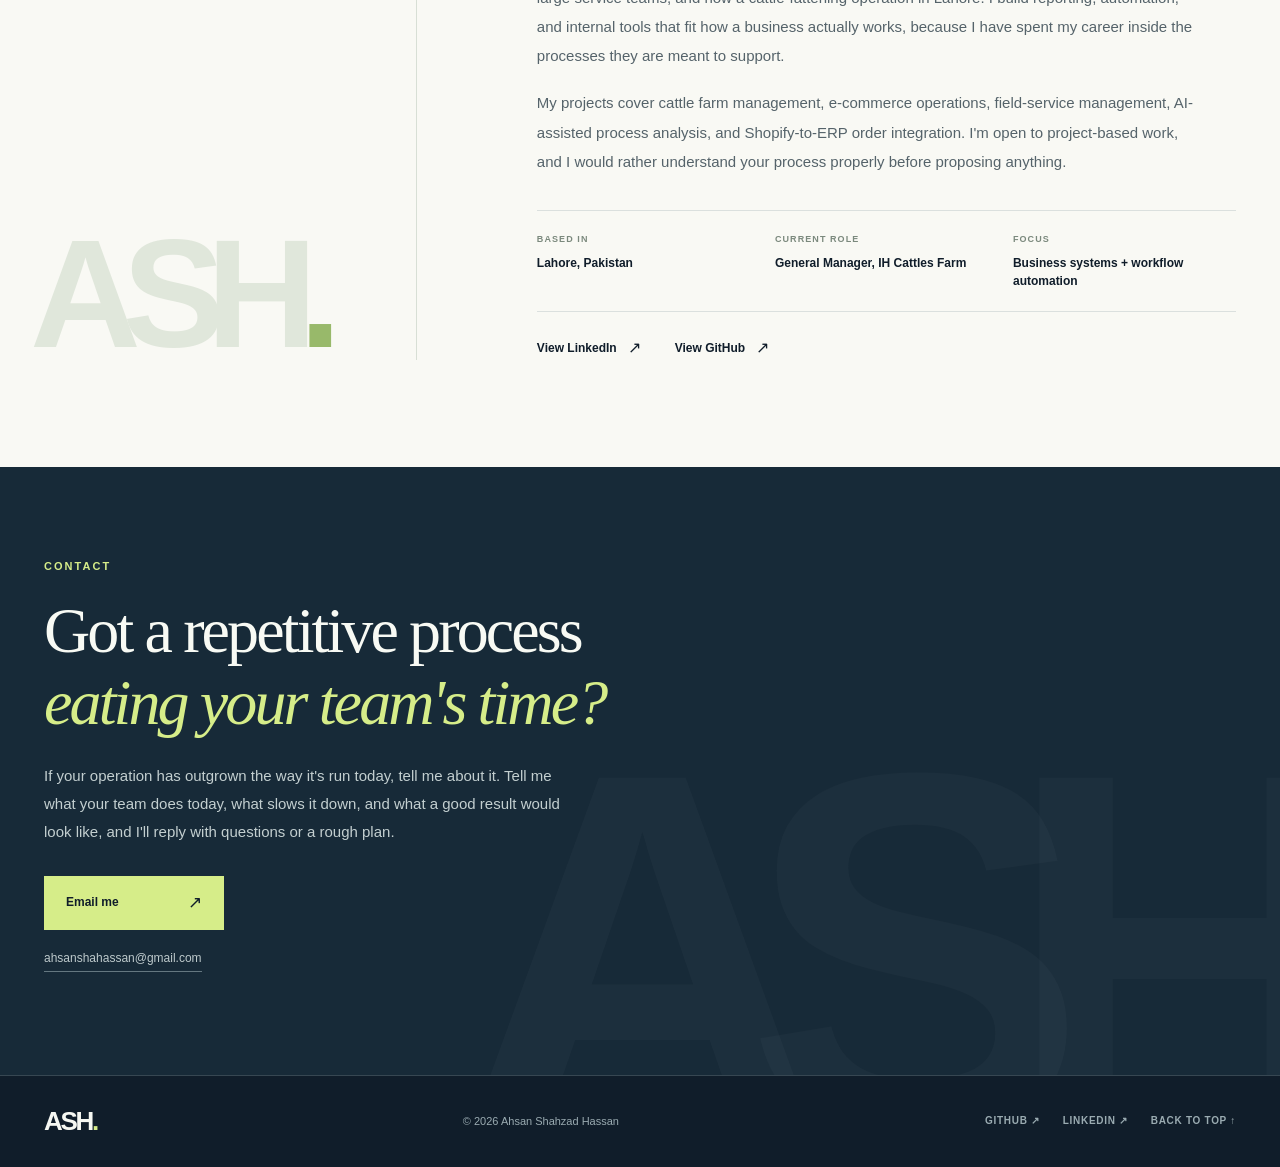
==== commit b7b41469: "Finalize verified API and n8n portfolio case studies" ====
--- a/index.html
+++ b/index.html
@@ -76,11 +76,11 @@
         <div class="project-grid">
           <article class="project-card gateway-feature" id="order-gateway-api" data-categories="systems automation">
             <a aria-label="Read the ERP Order Integration Gateway case study" class="project-image gateway-image" href="order-gateway.html"><img src="assets/order-gateway-api-card.jpg" alt="Actual current Order Gateway API interface showing two synthetic orders confirmed, including recovery on attempt four; customer fields concealed." width="1440" height="900" loading="lazy"><span class="image-corner" aria-hidden="true">↗</span></a>
-            <div class="project-content"><div class="project-meta"><span>ERP OPERATIONS &amp; GOVERNANCE</span></div><h3>ERP Order Integration Gateway</h3><p>Reliable Shopify-to-ERP order sync with signed webhooks, retries and an audit trail. Verified against Odoo and deployed on AWS.</p><div class="project-links"><a href="order-gateway.html">Read the case study <span aria-hidden="true">↗</span></a><a href="https://github.com/mediads786/order-gateway" target="_blank" rel="noopener noreferrer">GitHub <span aria-hidden="true">↗</span></a></div></div>
+            <div class="project-content"><div class="project-meta"><span>ERP OPERATIONS &amp; GOVERNANCE</span></div><h3>ERP Order Integration Gateway</h3><p>Shopify-to-ERP integration with signed webhooks, durable delivery, retries and governed actions. Real Shopify-to-Odoo confirmation tested locally; deployed and checked on AWS with the mock ERP.</p><div class="project-links"><a href="order-gateway.html">Read the case study <span aria-hidden="true">↗</span></a><a href="https://github.com/mediads786/order-gateway" target="_blank" rel="noopener noreferrer">GitHub <span aria-hidden="true">↗</span></a></div></div>
           </article>
           <article class="project-card gateway-feature" id="order-gateway-n8n" data-categories="systems automation">
             <a aria-label="Explore Order Gateway — n8n + PostgreSQL" class="project-image gateway-image" href="projects/order-gateway-n8n.html"><img class="project-preview-workflow" src="assets/order-gateway-n8n-intake-preview.jpg" alt="Actual n8n Shopify order-intake workflow with HMAC checks, validation and PostgreSQL acceptance." width="1900" height="470" loading="lazy"><span class="image-corner" aria-hidden="true">↗</span></a>
-            <div class="project-content"><div class="project-meta"><span>ORDER INTEGRATION &amp; ALERTS</span></div><h3>Order Gateway — n8n + PostgreSQL</h3><p>Keep accepted orders safe and failed deliveries visible.</p><div class="project-links"><a href="projects/order-gateway-n8n.html">Explore Project <span aria-hidden="true">↗</span></a></div></div>
+            <div class="project-content"><div class="project-meta"><span>ORDER INTEGRATION &amp; ALERTS</span></div><h3>Order Gateway — n8n + PostgreSQL</h3><p>Shopify order workflows with durable PostgreSQL intake, tested duplicate handling, delivery recovery, and verified Gmail and WhatsApp alerts.</p><div class="project-links"><a href="projects/order-gateway-n8n.html">Explore Project <span aria-hidden="true">↗</span></a></div></div>
           </article>
           <article class="project-card" id="ecommerce-operations" data-categories="systems automation">
             <a aria-label="Explore E-commerce Operations Control Center" class="project-image ecomm-image" href="projects/ecommerce-operations.html"><img src="assets/ecommerce-dashboard.png" onerror="this.onerror=null;this.src='https://raw.githubusercontent.com/mediads786/ecommerce-ops-control-center/main/public/screenshots/dashboard.png'" alt="E-commerce operations dashboard showing orders, revenue, pending work and low-stock indicators" loading="lazy"><span class="image-corner" aria-hidden="true">↗</span></a>
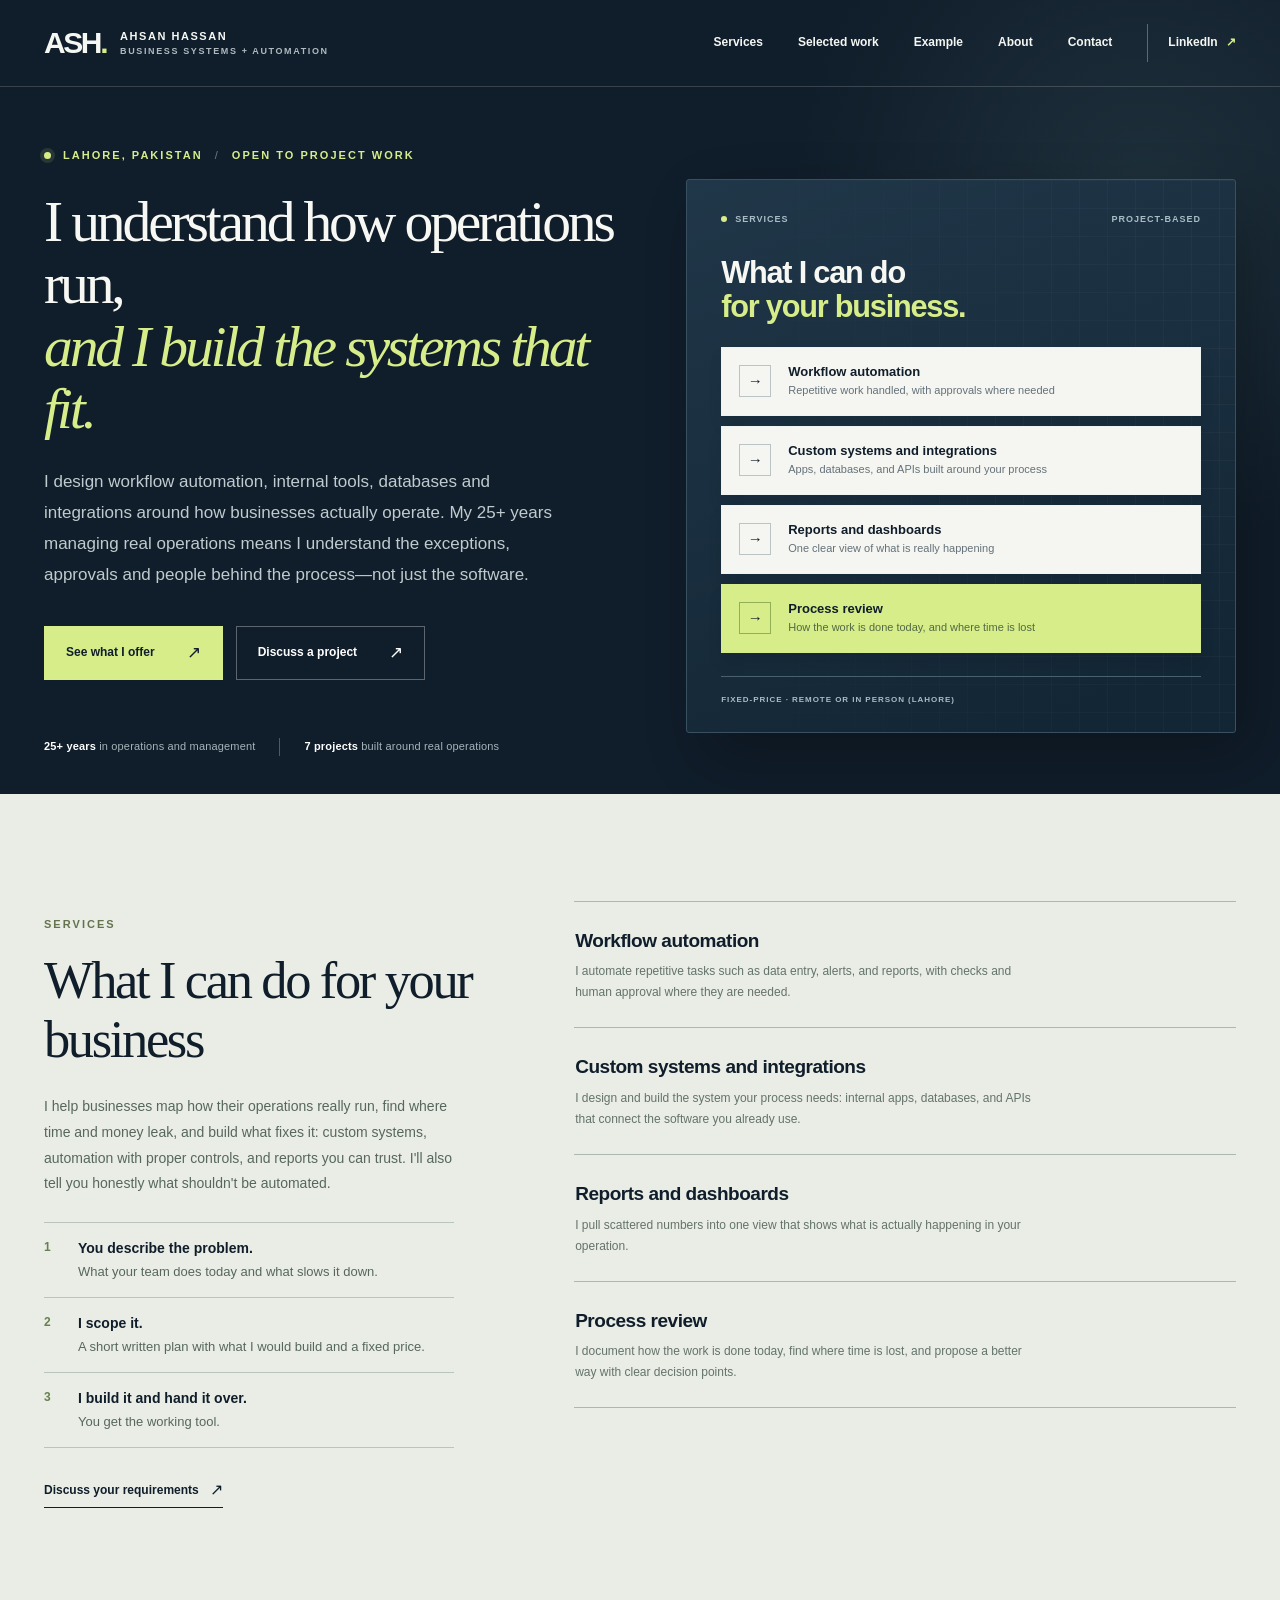
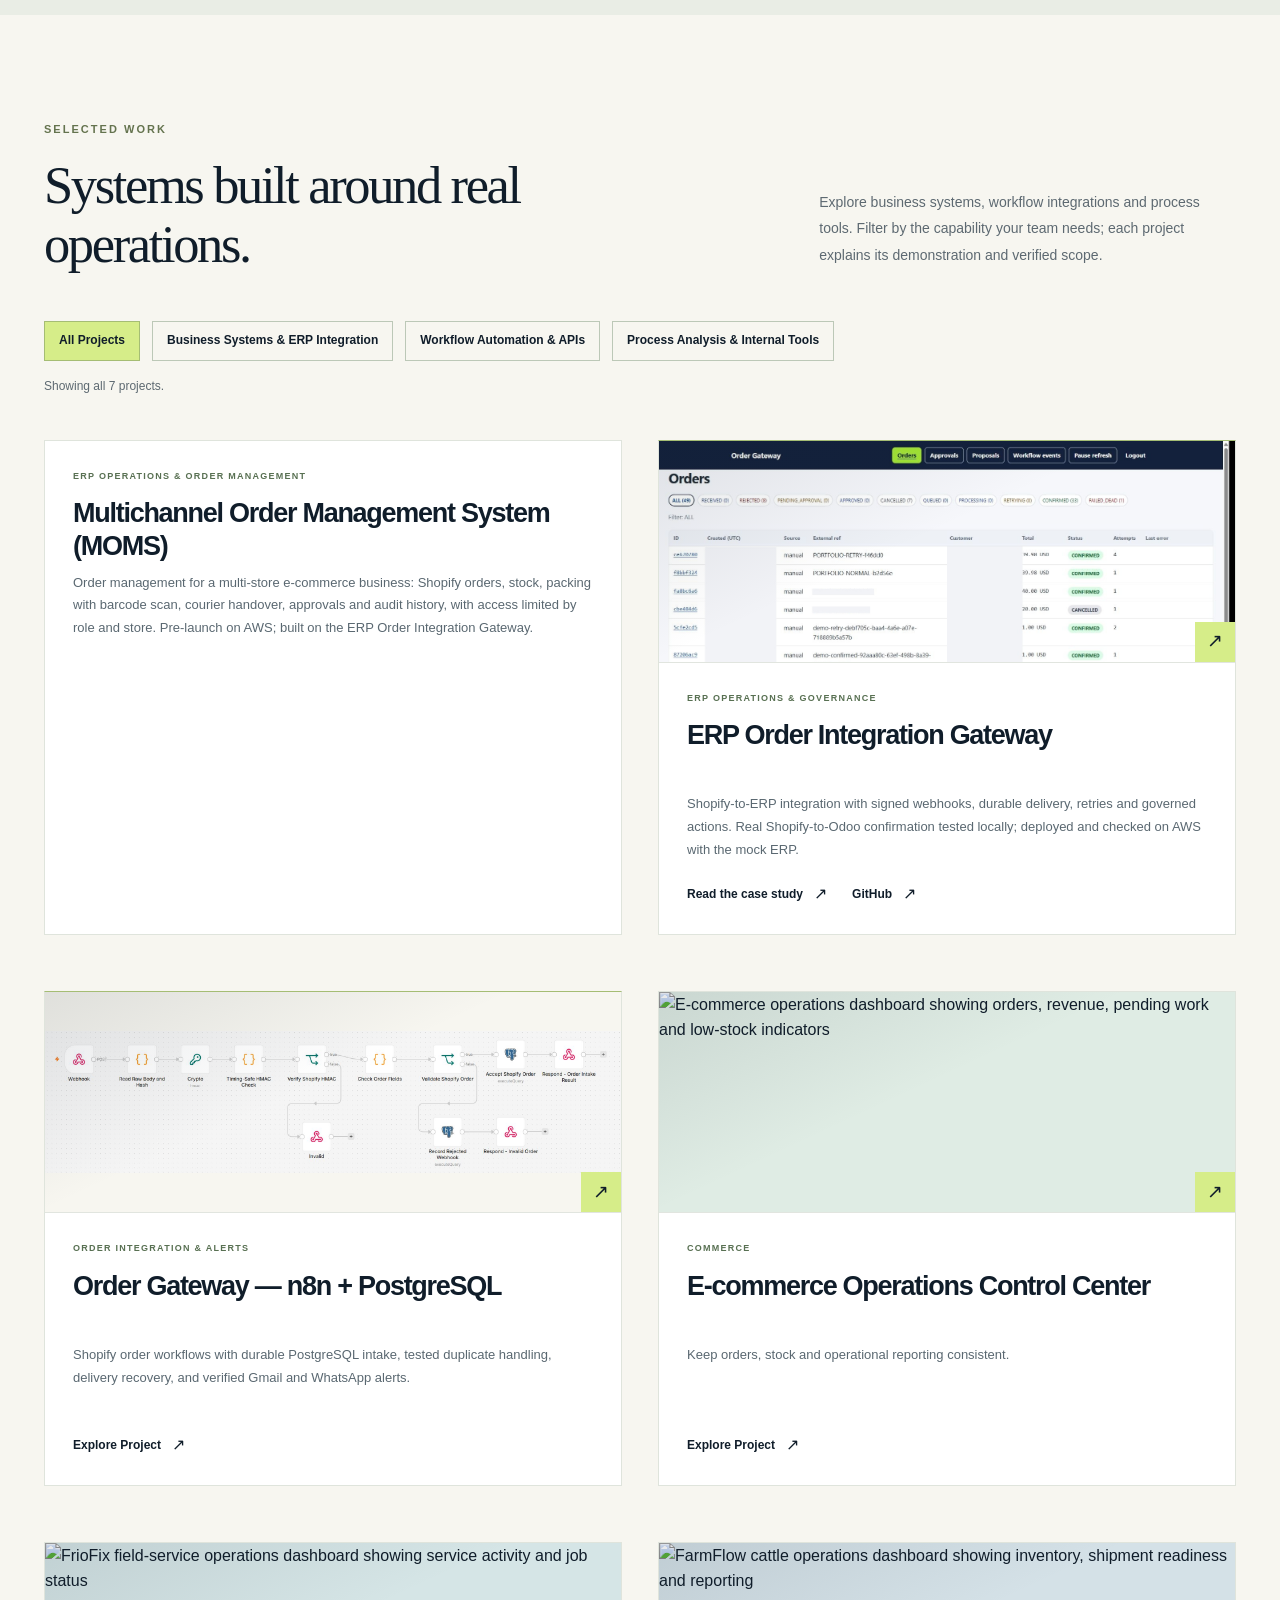
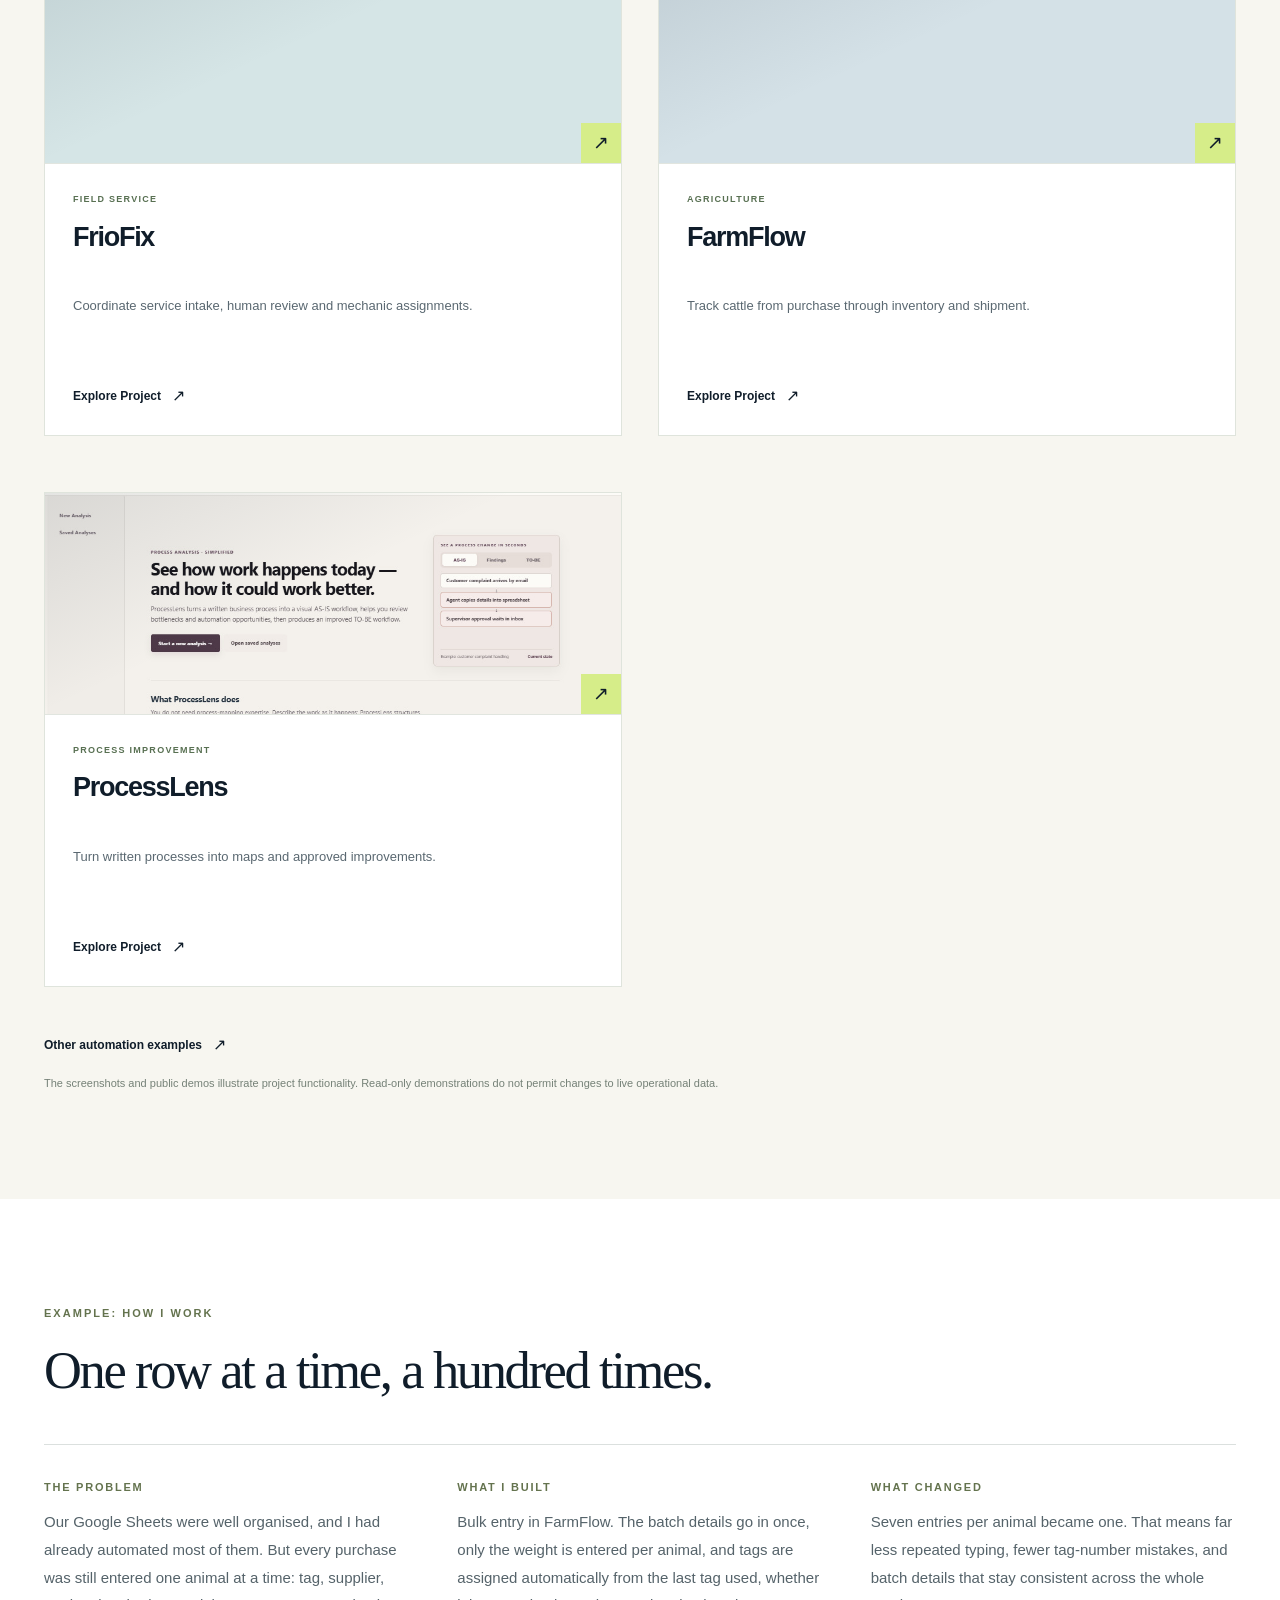
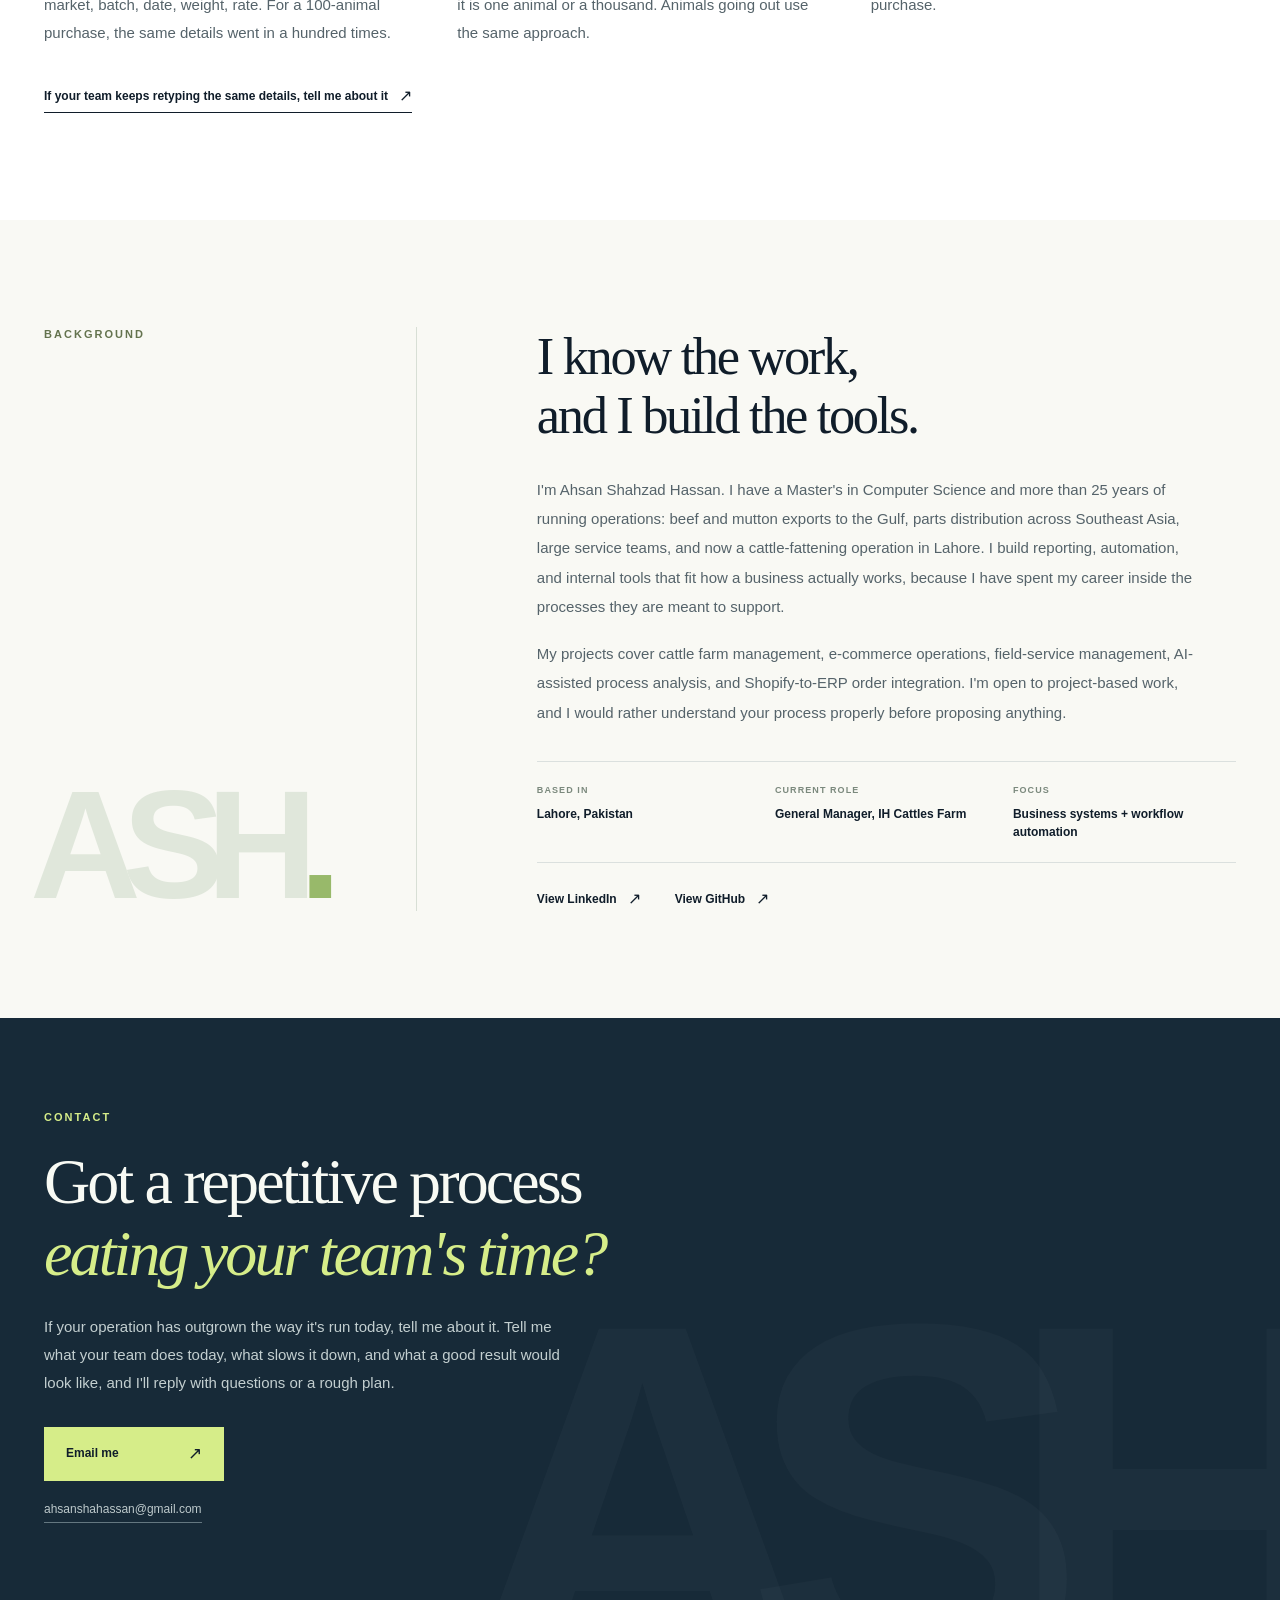
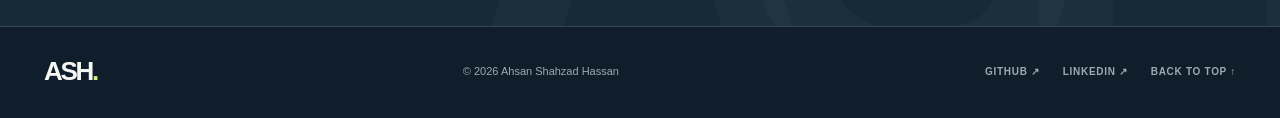
==== commit 106c5408: "Add MOMS card, update project count" ====
--- a/index.html
+++ b/index.html
@@ -39,7 +39,7 @@
           <h1 id="hero-title">I understand how operations run,<br><em>and I build the systems that fit.</em></h1>
           <p class="hero-lead">I design workflow automation, internal tools, databases and integrations around how businesses actually operate. My 25+ years managing real operations means I understand the exceptions, approvals and people behind the process—not just the software.</p>
           <div class="hero-actions"><a class="button button-primary" href="#services">See what I offer <span aria-hidden="true">↗</span></a><a class="button button-outline" href="#contact">Discuss a project <span aria-hidden="true">↗</span></a></div>
-          <div class="hero-notes"><span><strong>25+ years</strong> in operations and management</span><span class="hero-notes-divider" aria-hidden="true"></span><span><strong>6 projects</strong> built around real operations</span></div>
+          <div class="hero-notes"><span><strong>25+ years</strong> in operations and management</span><span class="hero-notes-divider" aria-hidden="true"></span><span><strong>7 projects</strong> built around real operations</span></div>
         </div>
         <div class="hero-visual" aria-label="Services offered">
           <div class="visual-topline"><span><span class="visual-pulse"></span> SERVICES</span><span>PROJECT-BASED</span></div>
@@ -72,8 +72,12 @@
           <button type="button" data-filter="automation" aria-pressed="false">Workflow Automation &amp; APIs</button>
           <button type="button" data-filter="analysis" aria-pressed="false">Process Analysis &amp; Internal Tools</button>
         </div>
-        <p class="filter-result" aria-live="polite" aria-atomic="true">Showing all 6 projects.</p>
-        <div class="project-grid">
+        <p class="filter-result" aria-live="polite" aria-atomic="true">Showing all 7 projects.</p>
+        <div class="project-grid"> <article class="project-card" id="moms" data-categories="systems automation">
+
+<div class="project-content"><div class="project-meta"><span>ERP OPERATIONS &amp; ORDER MANAGEMENT</span></div><h3>Multichannel Order Management System (MOMS)</h3><p>Order management for a multi-store e-commerce business: Shopify orders, stock, packing with barcode scan, courier handover, approvals and audit history, with access limited by role and store. Pre-launch on AWS; built on the ERP Order Integration Gateway.</p></div>
+
+</article>
           <article class="project-card gateway-feature" id="order-gateway-api" data-categories="systems automation">
             <a aria-label="Read the ERP Order Integration Gateway case study" class="project-image gateway-image" href="order-gateway.html"><img src="assets/order-gateway-api-card.jpg" alt="Actual current Order Gateway API interface showing two synthetic orders confirmed, including recovery on attempt four; customer fields concealed." width="1440" height="900" loading="lazy"><span class="image-corner" aria-hidden="true">↗</span></a>
             <div class="project-content"><div class="project-meta"><span>ERP OPERATIONS &amp; GOVERNANCE</span></div><h3>ERP Order Integration Gateway</h3><p>Shopify-to-ERP integration with signed webhooks, durable delivery, retries and governed actions. Real Shopify-to-Odoo confirmation tested locally; deployed and checked on AWS with the mock ERP.</p><div class="project-links"><a href="order-gateway.html">Read the case study <span aria-hidden="true">↗</span></a><a href="https://github.com/mediads786/order-gateway" target="_blank" rel="noopener noreferrer">GitHub <span aria-hidden="true">↗</span></a></div></div>
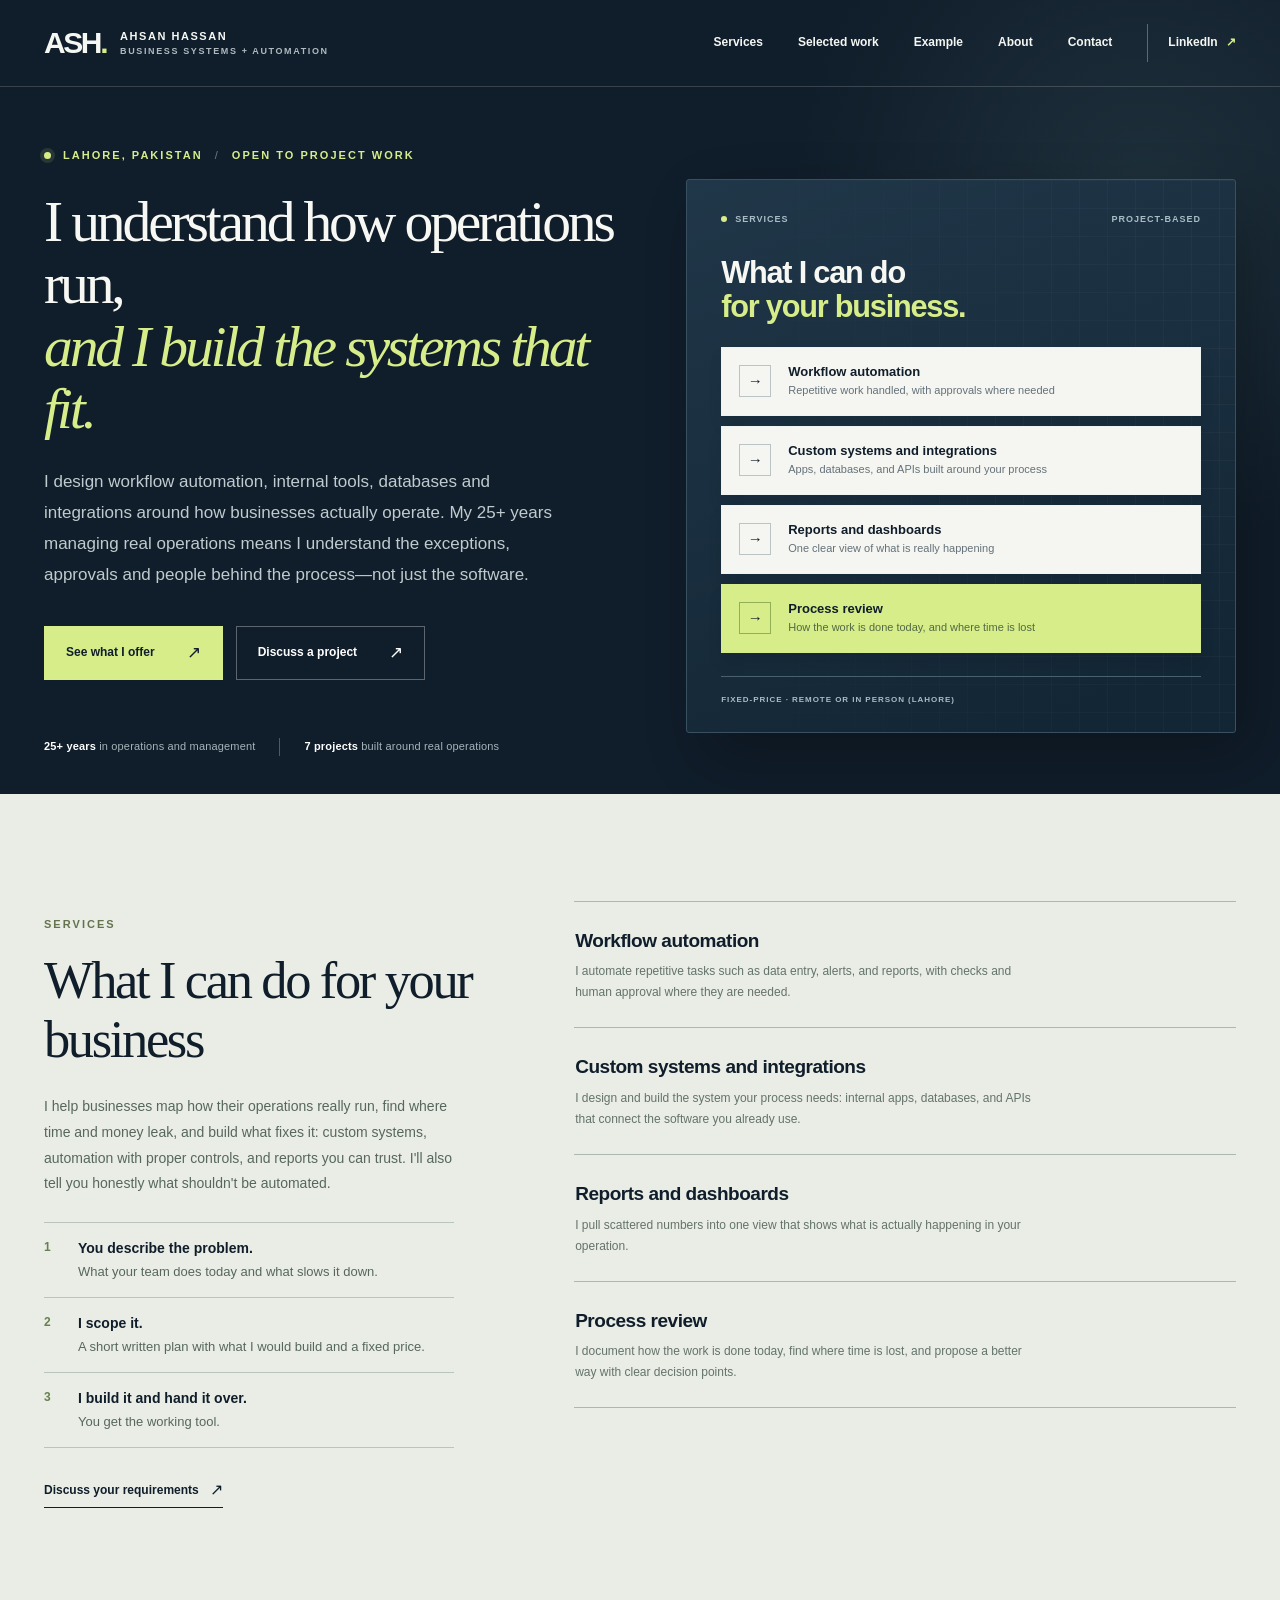
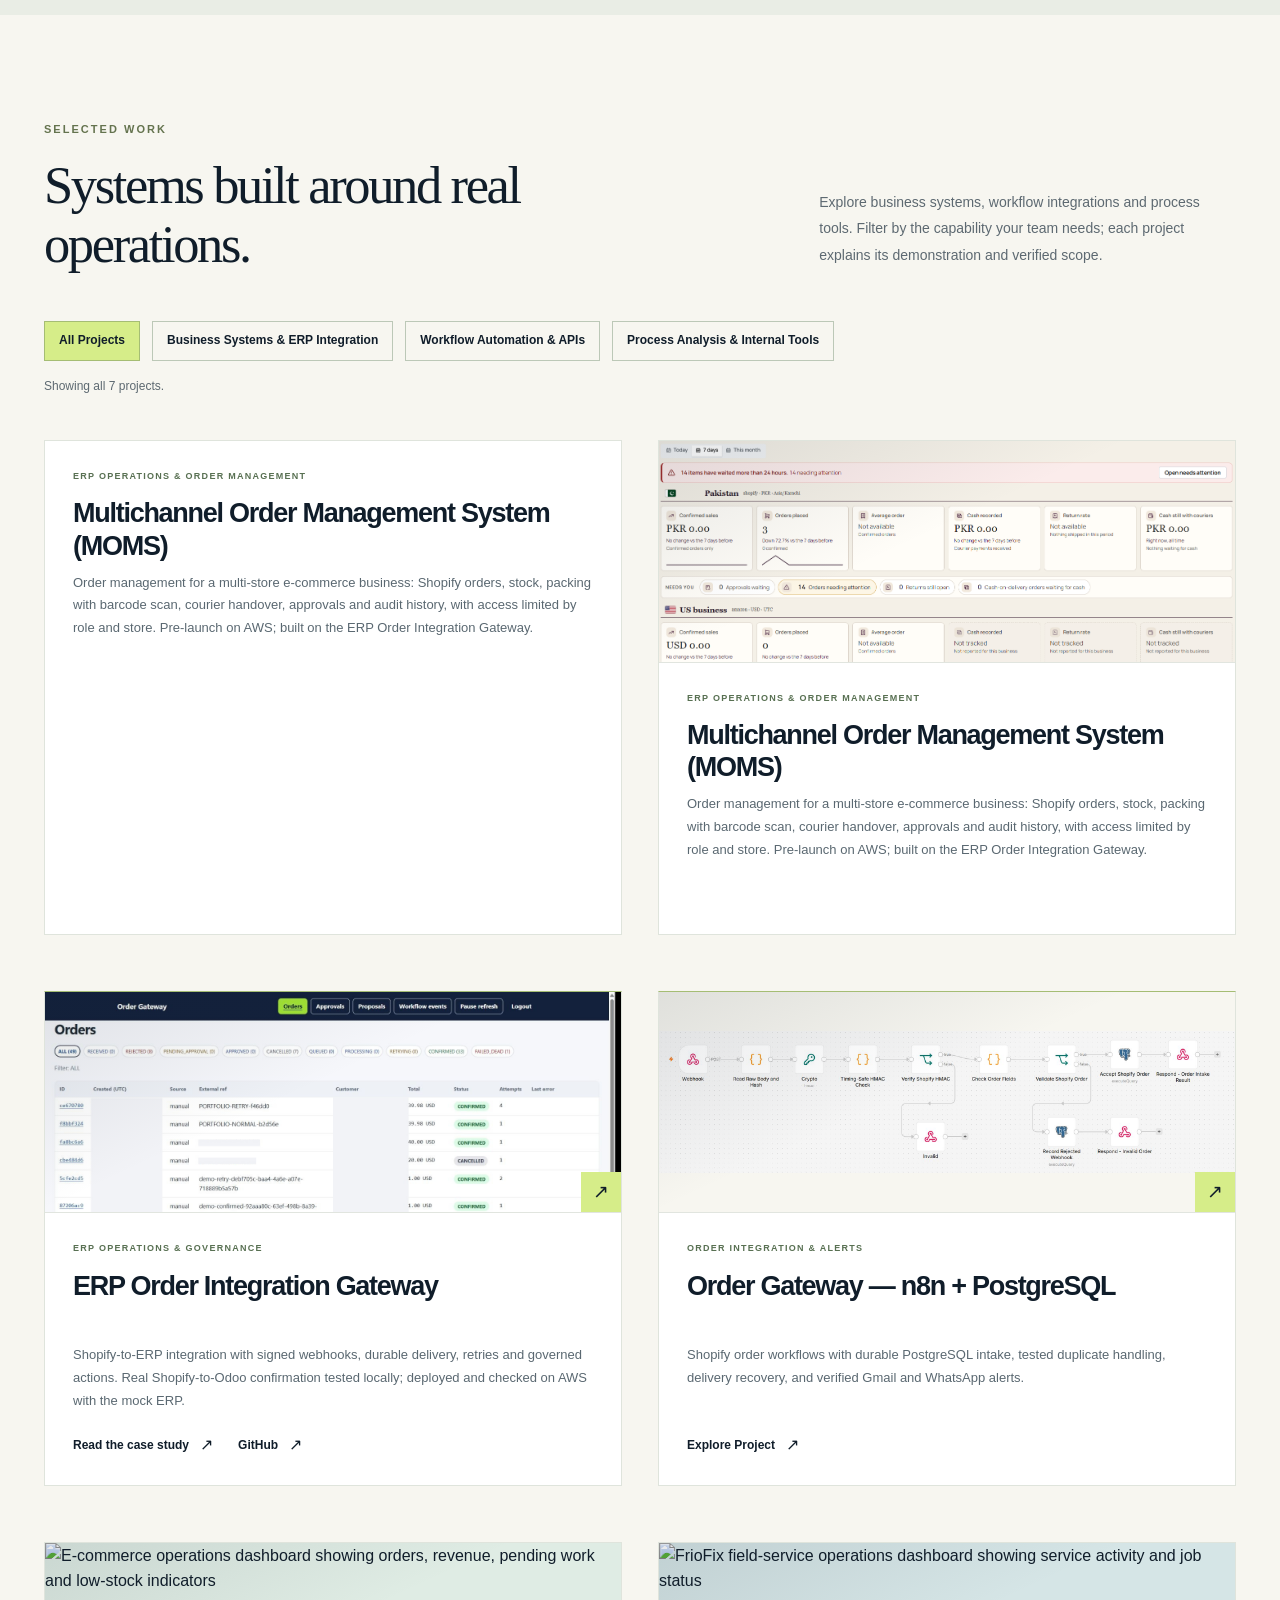
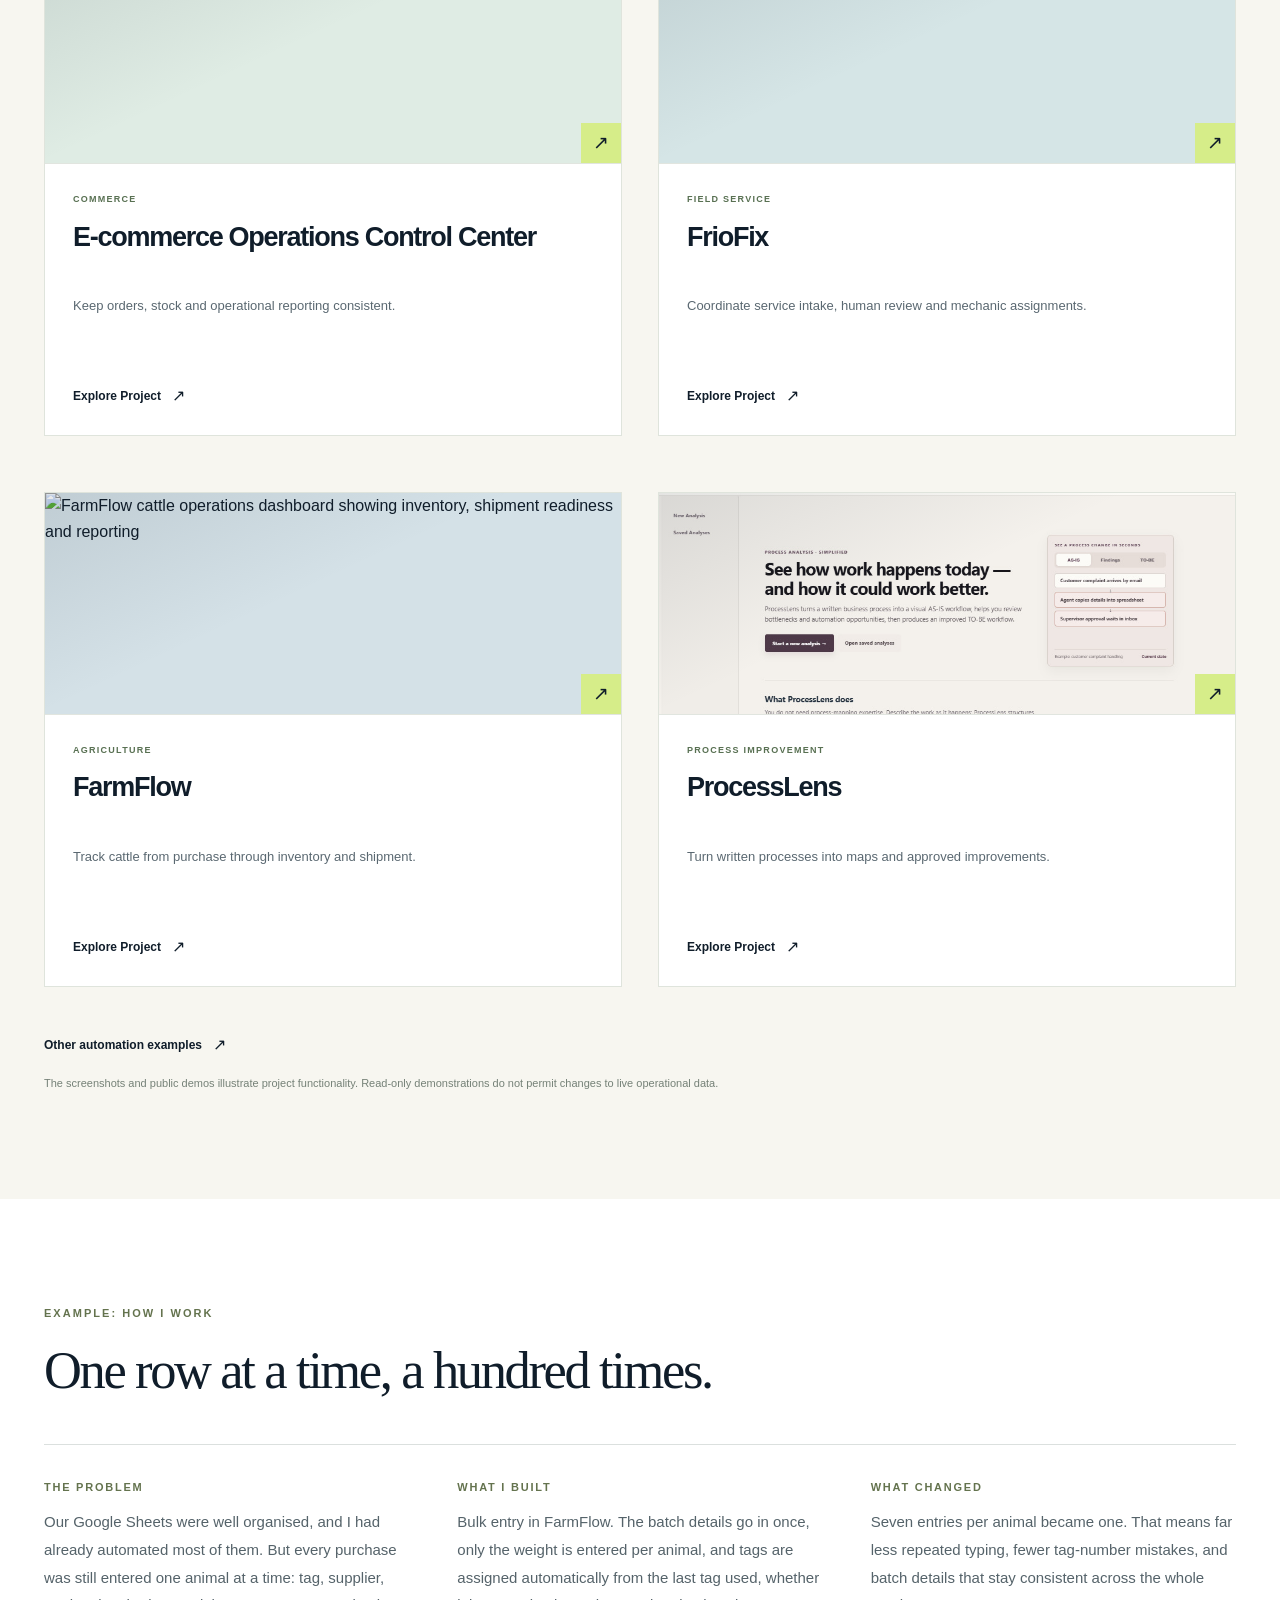
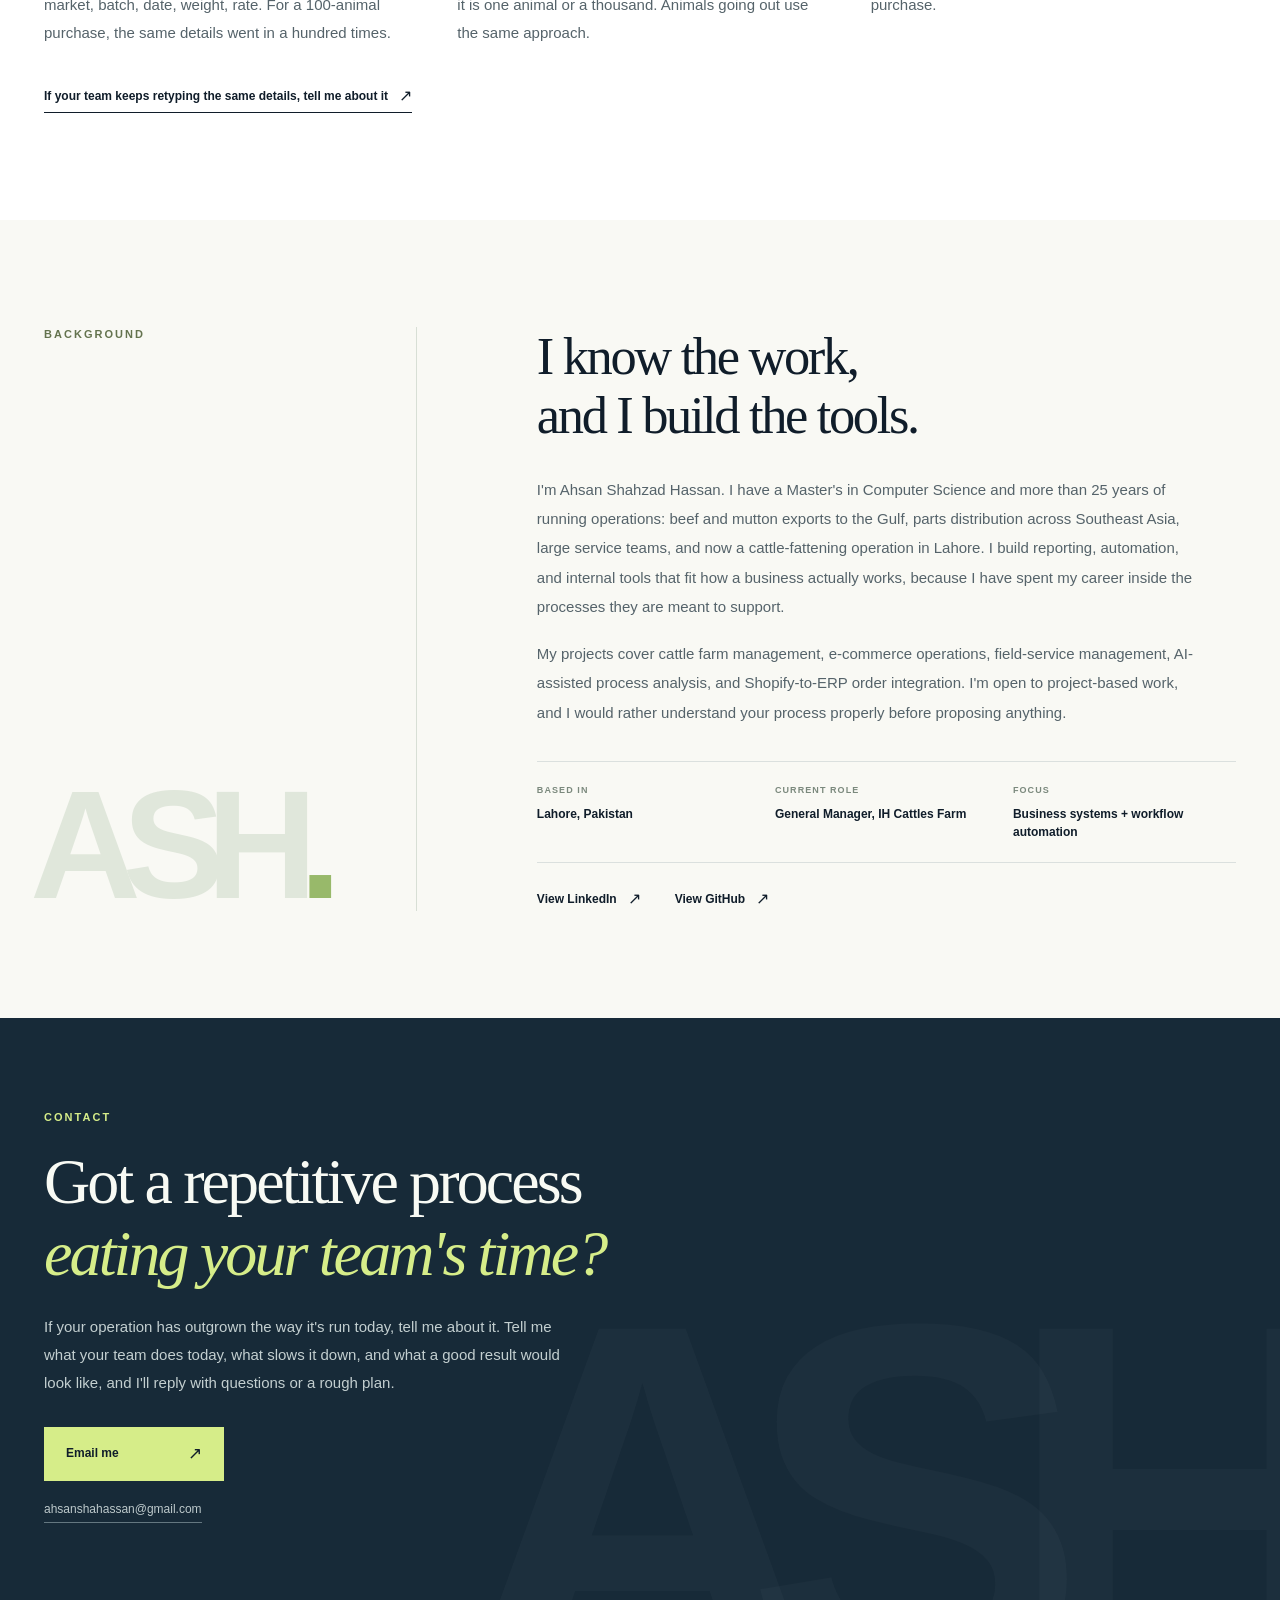
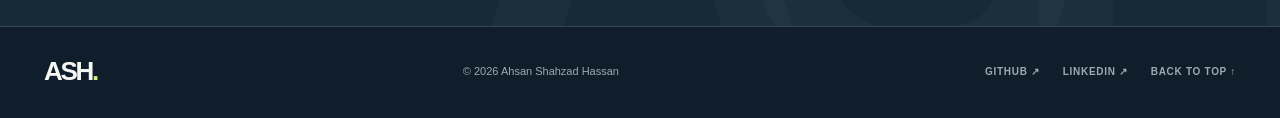
==== commit cb3bd7e4: "Moms image" ====
--- a/index.html
+++ b/index.html
@@ -7,7 +7,7 @@
   <meta name="description" content="Ahsan Shahzad Hassan: Business systems builder creating workflow automation, internal tools, databases, APIs and operational software.">
   <meta property="og:type" content="website">
   <meta property="og:title" content="Ahsan Shahzad Hassan | Business Systems & Workflow Automation">
-  <meta property="og:description" content="Workflow automation, internal tools and business systems built around real operating processes. Explore public demonstrations and verified integration evidence.">
+  <meta property="og:description" content="Workflow automation, internal tools and business systems built around real operating processediv class="project-grids. Explore public demonstrations and verified integration evidence.">
   <title>Ahsan Shahzad Hassan | Business Systems & Workflow Automation</title>
   <link rel="icon" type="image/svg+xml" href="assets/favicon.svg">
   <link rel="stylesheet" href="styles.css">
@@ -73,7 +73,16 @@
           <button type="button" data-filter="analysis" aria-pressed="false">Process Analysis &amp; Internal Tools</button>
         </div>
         <p class="filter-result" aria-live="polite" aria-atomic="true">Showing all 7 projects.</p>
-        <div class="project-grid"> <article class="project-card" id="moms" data-categories="systems automation">
+        <div class="project-grid"> 
+          
+          <article class="project-card" id="moms" data-categories="systems automation">
+
+<div class="project-content"><div class="project-meta"><span>ERP OPERATIONS &amp; ORDER MANAGEMENT</span></div><h3>Multichannel Order Management System (MOMS)</h3><p>Order management for a multi-store e-commerce business: Shopify orders, stock, packing with barcode scan, courier handover, approvals and audit history, with access limited by role and store. Pre-launch on AWS; built on the ERP Order Integration Gateway.</p></div>
+
+</article>
+          <article class="project-card" id="moms" data-categories="systems automation">
+
+<div class="project-image"><img src="assets/moms-business-overview.png" alt="MOMS business overview page showing orders and sales summaries on test data" loading="lazy"></div>
 
 <div class="project-content"><div class="project-meta"><span>ERP OPERATIONS &amp; ORDER MANAGEMENT</span></div><h3>Multichannel Order Management System (MOMS)</h3><p>Order management for a multi-store e-commerce business: Shopify orders, stock, packing with barcode scan, courier handover, approvals and audit history, with access limited by role and store. Pre-launch on AWS; built on the ERP Order Integration Gateway.</p></div>
 
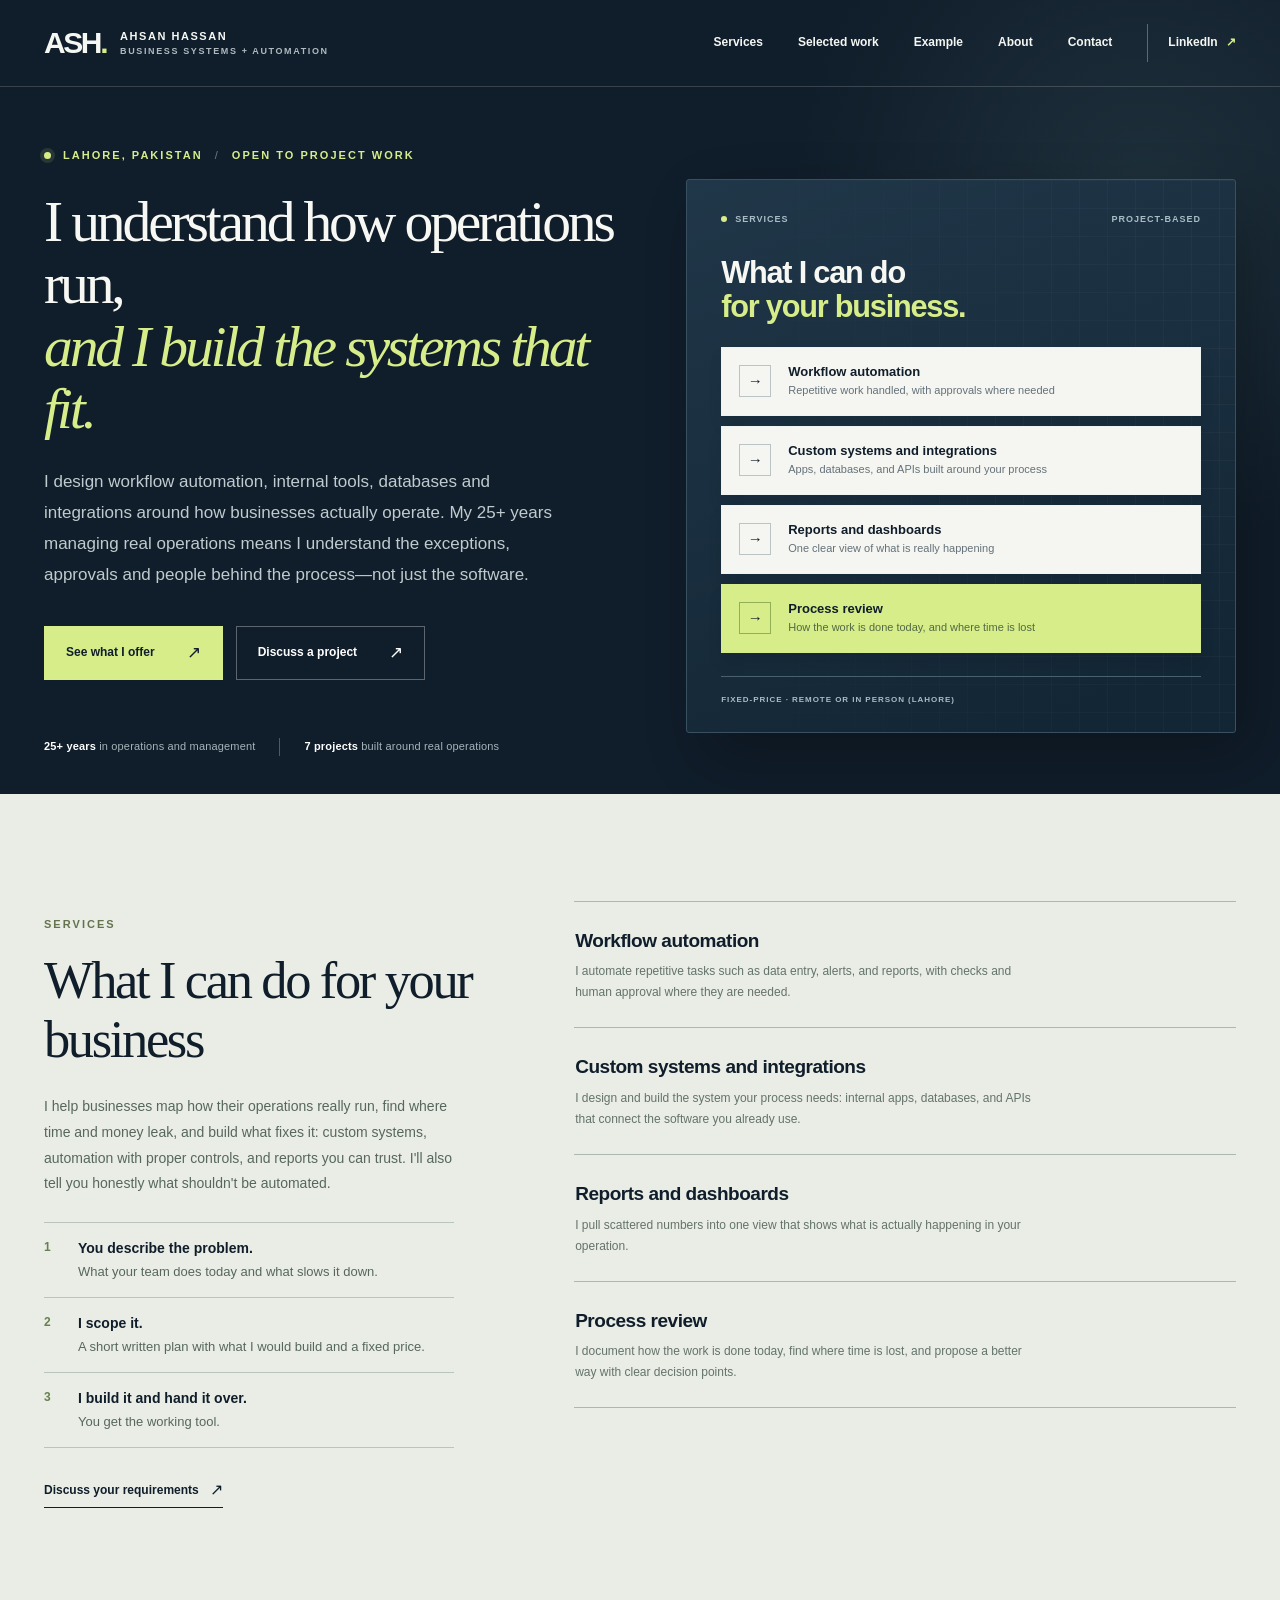
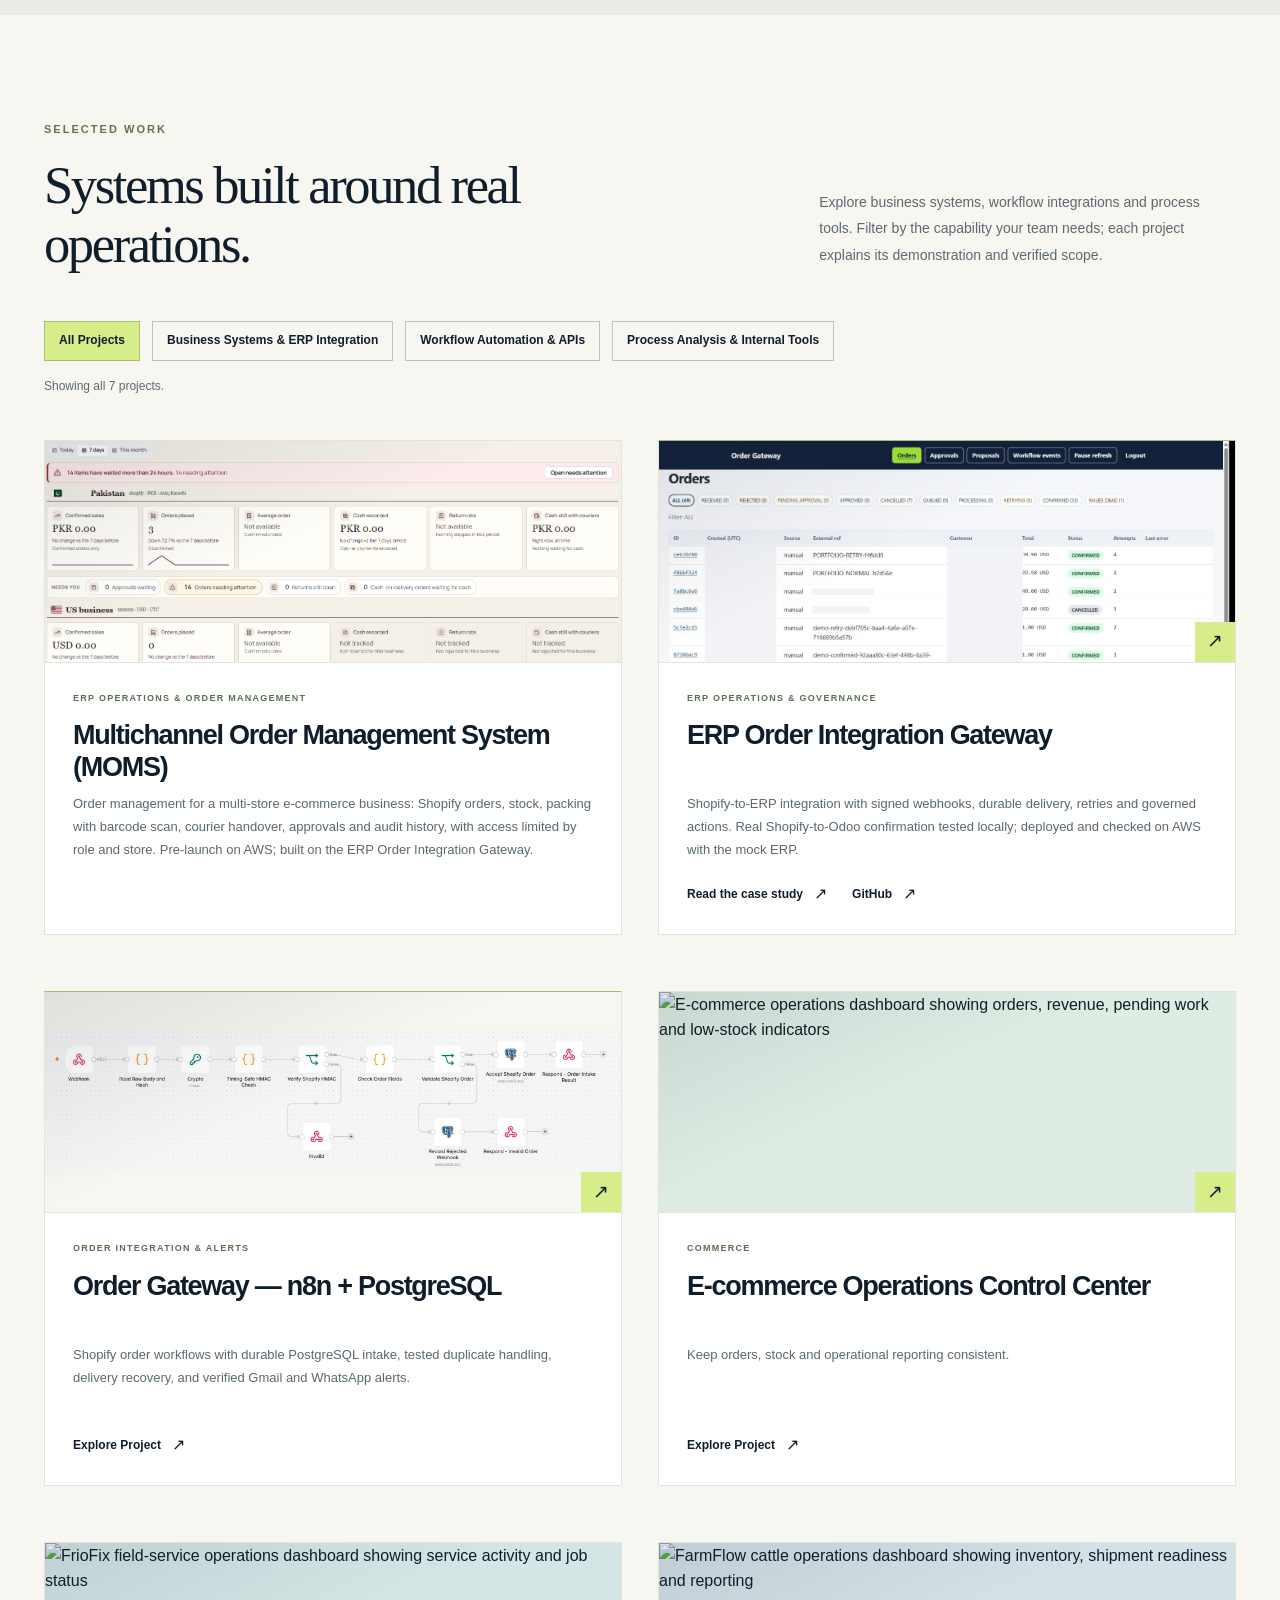
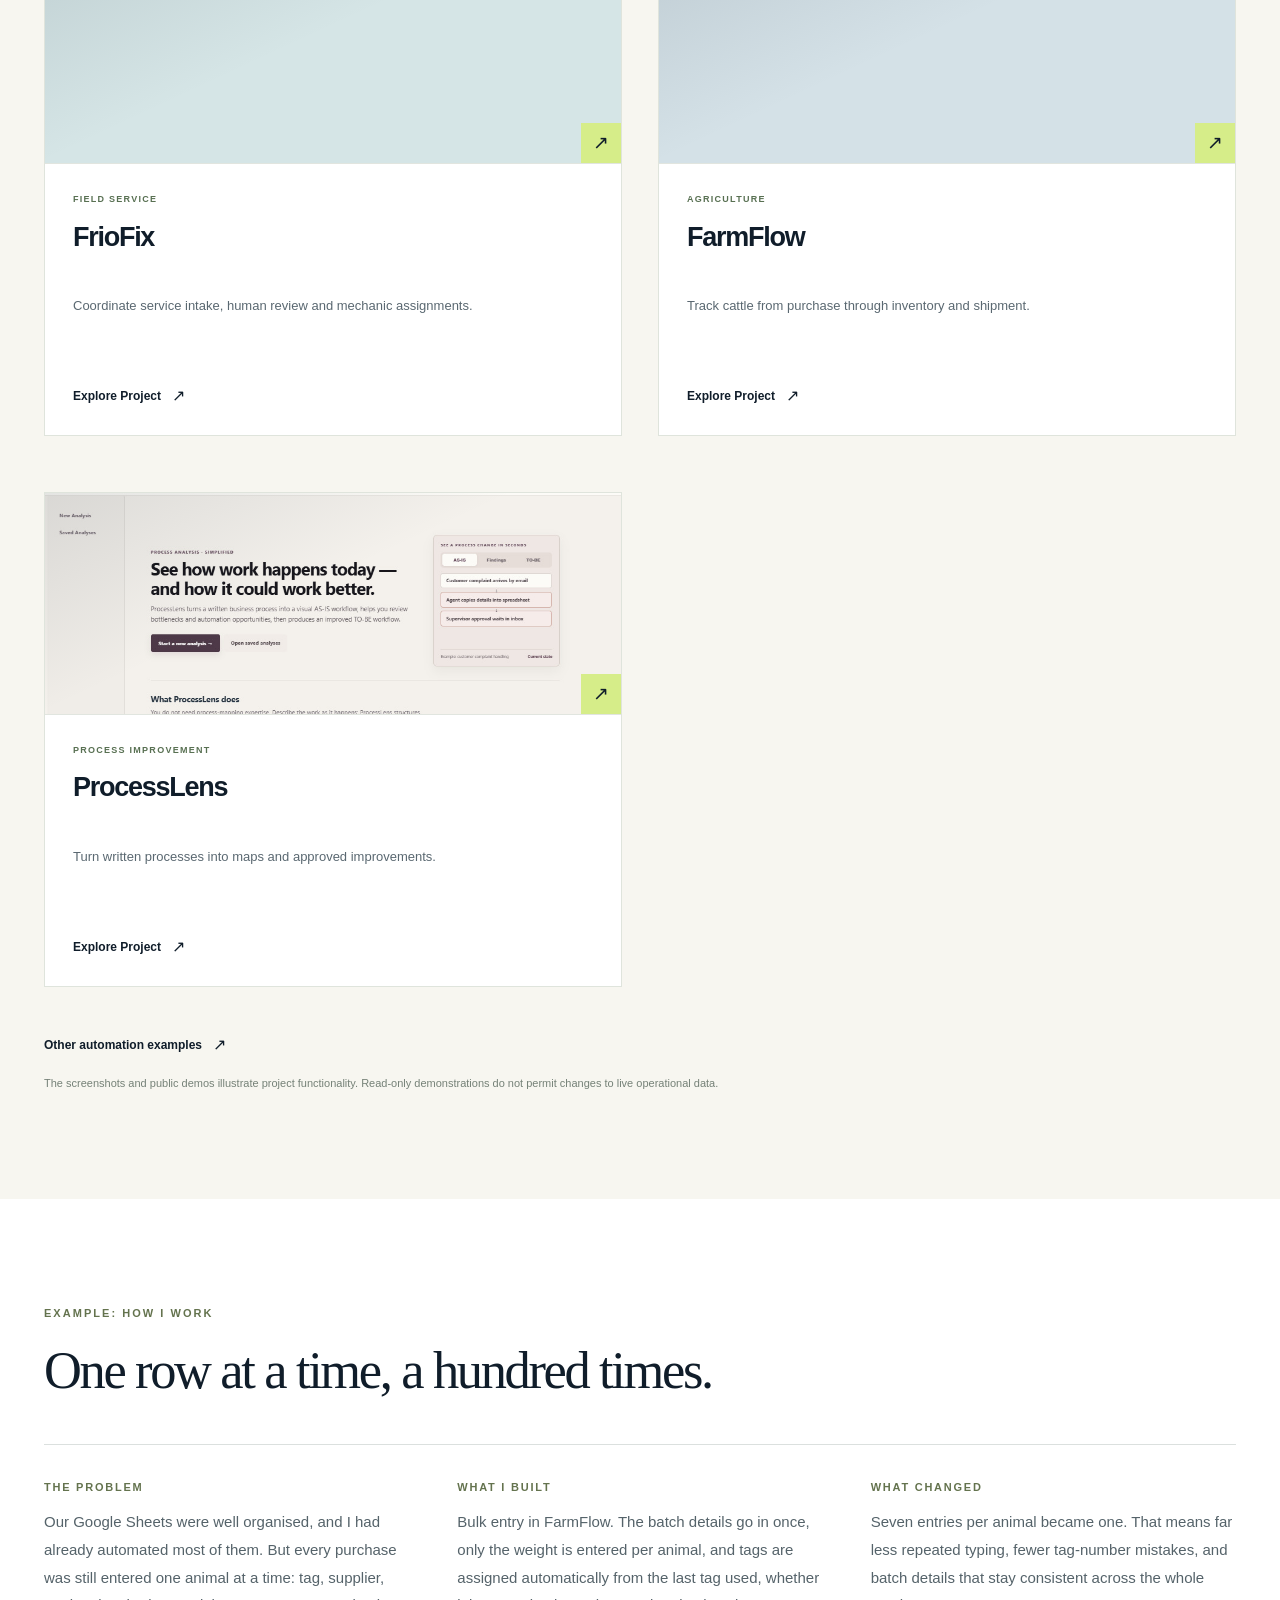
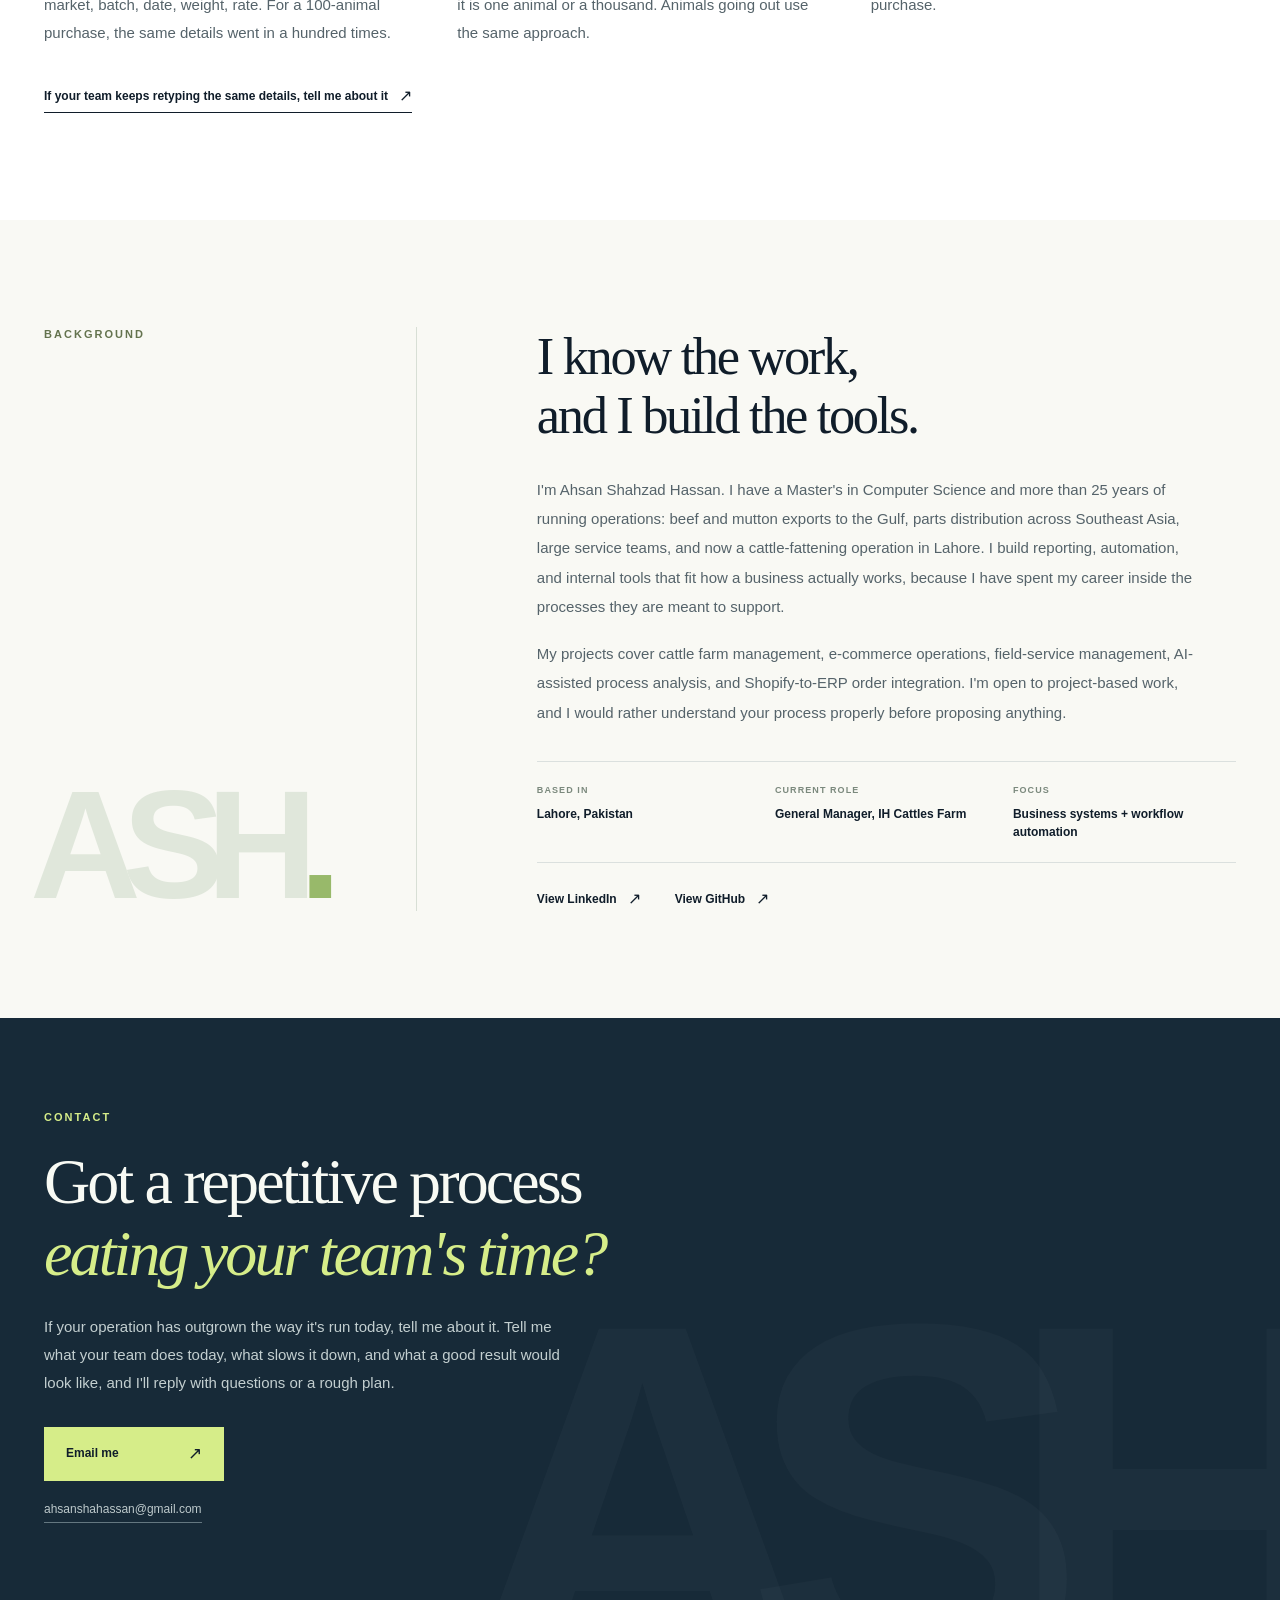
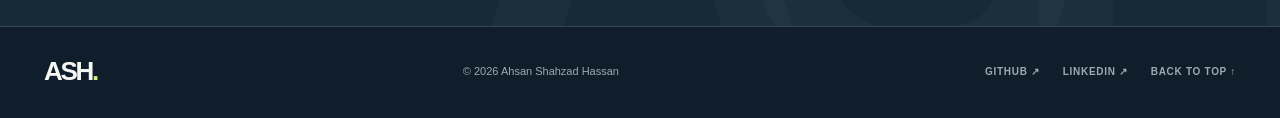
==== commit f9653923: "Update index.html" ====
--- a/index.html
+++ b/index.html
@@ -7,7 +7,7 @@
   <meta name="description" content="Ahsan Shahzad Hassan: Business systems builder creating workflow automation, internal tools, databases, APIs and operational software.">
   <meta property="og:type" content="website">
   <meta property="og:title" content="Ahsan Shahzad Hassan | Business Systems & Workflow Automation">
-  <meta property="og:description" content="Workflow automation, internal tools and business systems built around real operating processediv class="project-grids. Explore public demonstrations and verified integration evidence.">
+  <meta property="og:description" content="Workflow automation, internal tools and business systems built around real operating processes. Explore public demonstrations and verified integration evidence.">
   <title>Ahsan Shahzad Hassan | Business Systems & Workflow Automation</title>
   <link rel="icon" type="image/svg+xml" href="assets/favicon.svg">
   <link rel="stylesheet" href="styles.css">
@@ -73,20 +73,11 @@
           <button type="button" data-filter="analysis" aria-pressed="false">Process Analysis &amp; Internal Tools</button>
         </div>
         <p class="filter-result" aria-live="polite" aria-atomic="true">Showing all 7 projects.</p>
-        <div class="project-grid"> 
-          
+        <div class="project-grid">
           <article class="project-card" id="moms" data-categories="systems automation">
-
-<div class="project-content"><div class="project-meta"><span>ERP OPERATIONS &amp; ORDER MANAGEMENT</span></div><h3>Multichannel Order Management System (MOMS)</h3><p>Order management for a multi-store e-commerce business: Shopify orders, stock, packing with barcode scan, courier handover, approvals and audit history, with access limited by role and store. Pre-launch on AWS; built on the ERP Order Integration Gateway.</p></div>
-
-</article>
-          <article class="project-card" id="moms" data-categories="systems automation">
-
-<div class="project-image"><img src="assets/moms-business-overview.png" alt="MOMS business overview page showing orders and sales summaries on test data" loading="lazy"></div>
-
-<div class="project-content"><div class="project-meta"><span>ERP OPERATIONS &amp; ORDER MANAGEMENT</span></div><h3>Multichannel Order Management System (MOMS)</h3><p>Order management for a multi-store e-commerce business: Shopify orders, stock, packing with barcode scan, courier handover, approvals and audit history, with access limited by role and store. Pre-launch on AWS; built on the ERP Order Integration Gateway.</p></div>
-
-</article>
+            <div class="project-image"><img src="assets/moms-business-overview.png" alt="MOMS business overview page showing orders and sales summaries on test data" loading="lazy"></div>
+            <div class="project-content"><div class="project-meta"><span>ERP OPERATIONS &amp; ORDER MANAGEMENT</span></div><h3>Multichannel Order Management System (MOMS)</h3><p>Order management for a multi-store e-commerce business: Shopify orders, stock, packing with barcode scan, courier handover, approvals and audit history, with access limited by role and store. Pre-launch on AWS; built on the ERP Order Integration Gateway.</p></div>
+          </article>
           <article class="project-card gateway-feature" id="order-gateway-api" data-categories="systems automation">
             <a aria-label="Read the ERP Order Integration Gateway case study" class="project-image gateway-image" href="order-gateway.html"><img src="assets/order-gateway-api-card.jpg" alt="Actual current Order Gateway API interface showing two synthetic orders confirmed, including recovery on attempt four; customer fields concealed." width="1440" height="900" loading="lazy"><span class="image-corner" aria-hidden="true">↗</span></a>
             <div class="project-content"><div class="project-meta"><span>ERP OPERATIONS &amp; GOVERNANCE</span></div><h3>ERP Order Integration Gateway</h3><p>Shopify-to-ERP integration with signed webhooks, durable delivery, retries and governed actions. Real Shopify-to-Odoo confirmation tested locally; deployed and checked on AWS with the mock ERP.</p><div class="project-links"><a href="order-gateway.html">Read the case study <span aria-hidden="true">↗</span></a><a href="https://github.com/mediads786/order-gateway" target="_blank" rel="noopener noreferrer">GitHub <span aria-hidden="true">↗</span></a></div></div>
